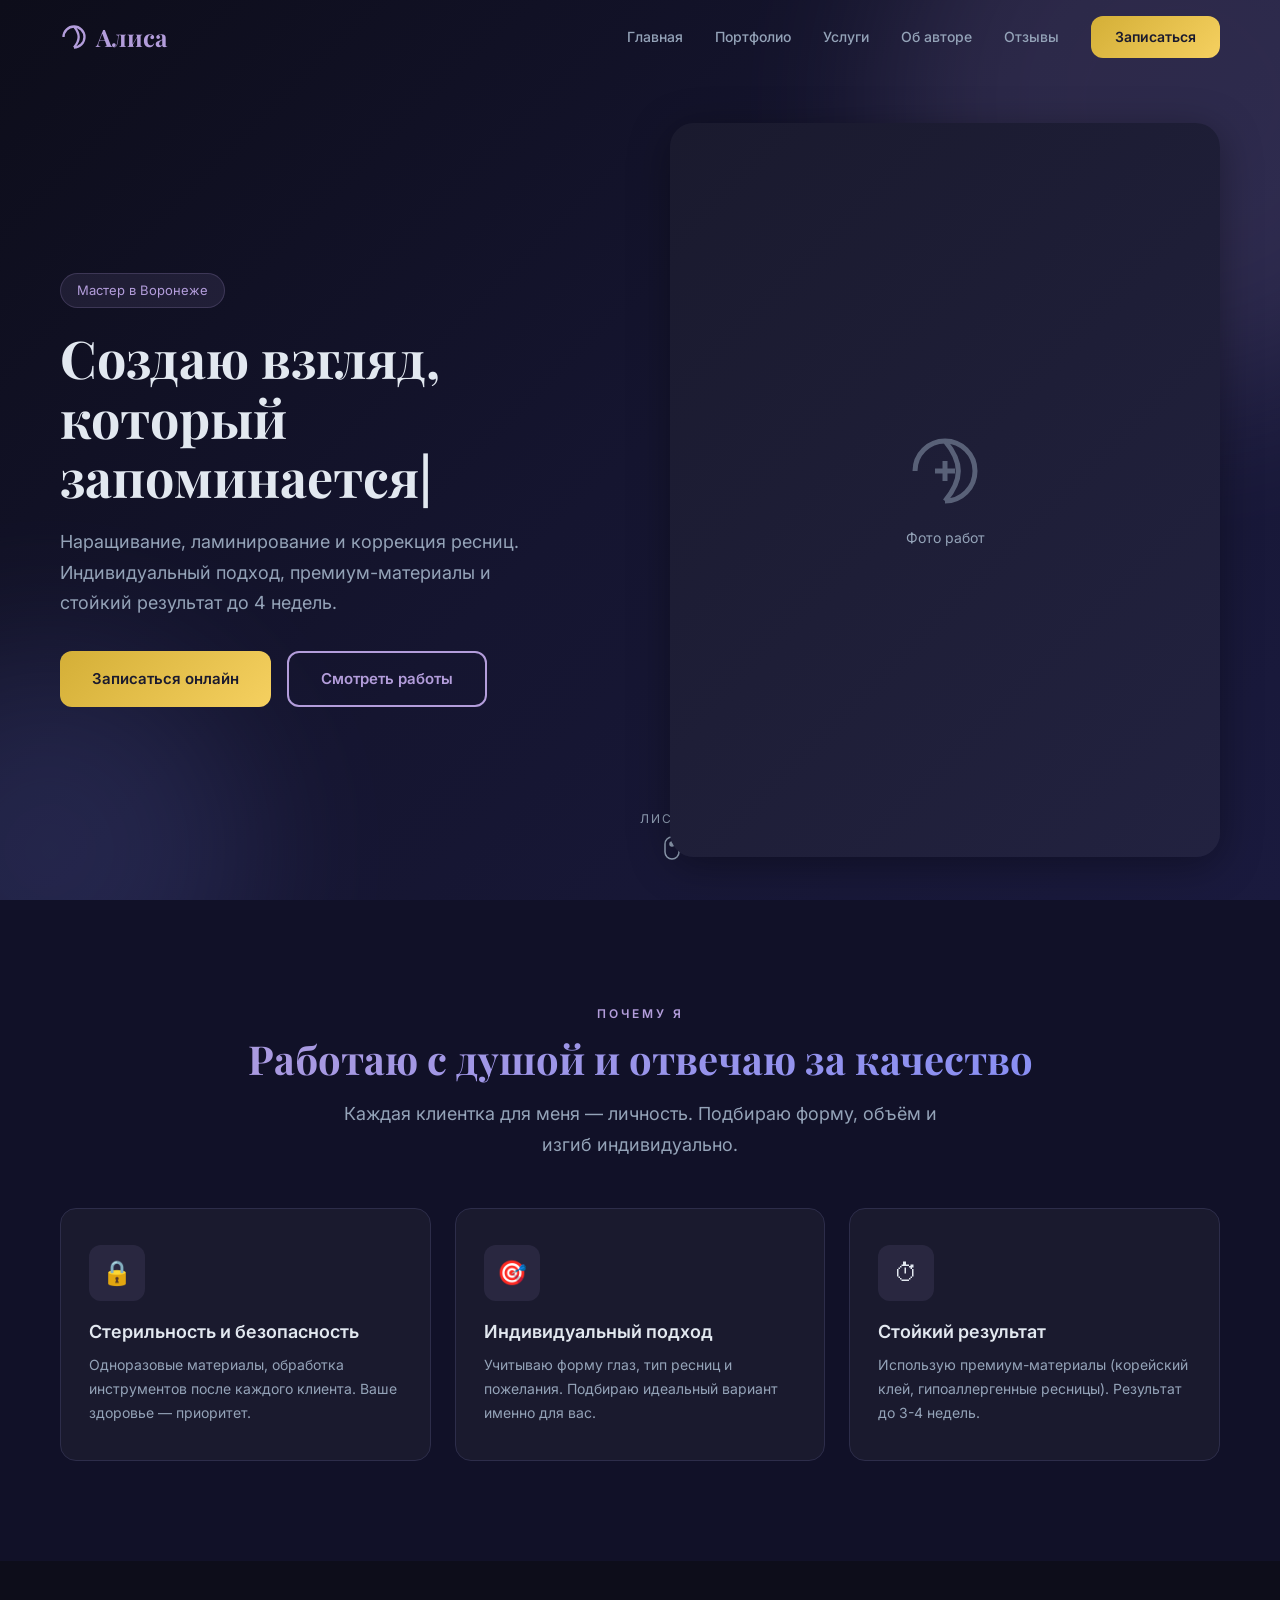
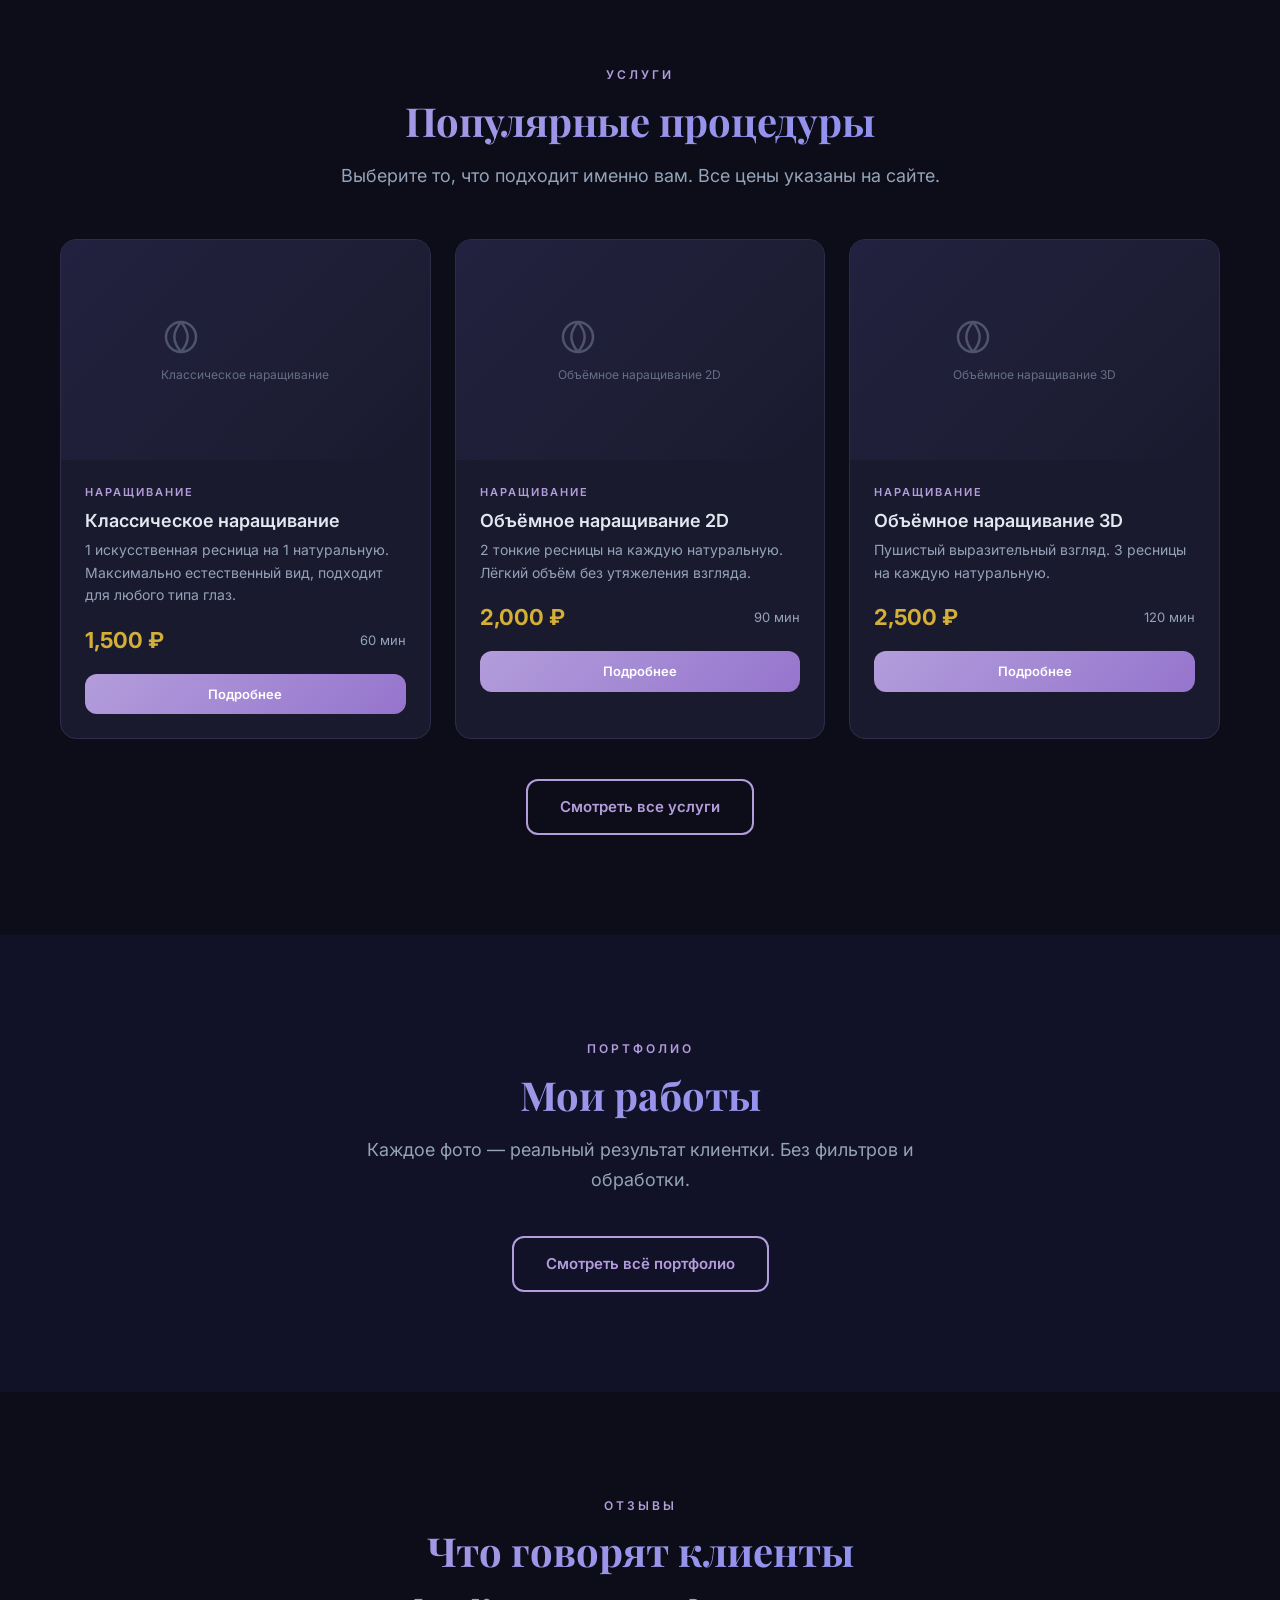
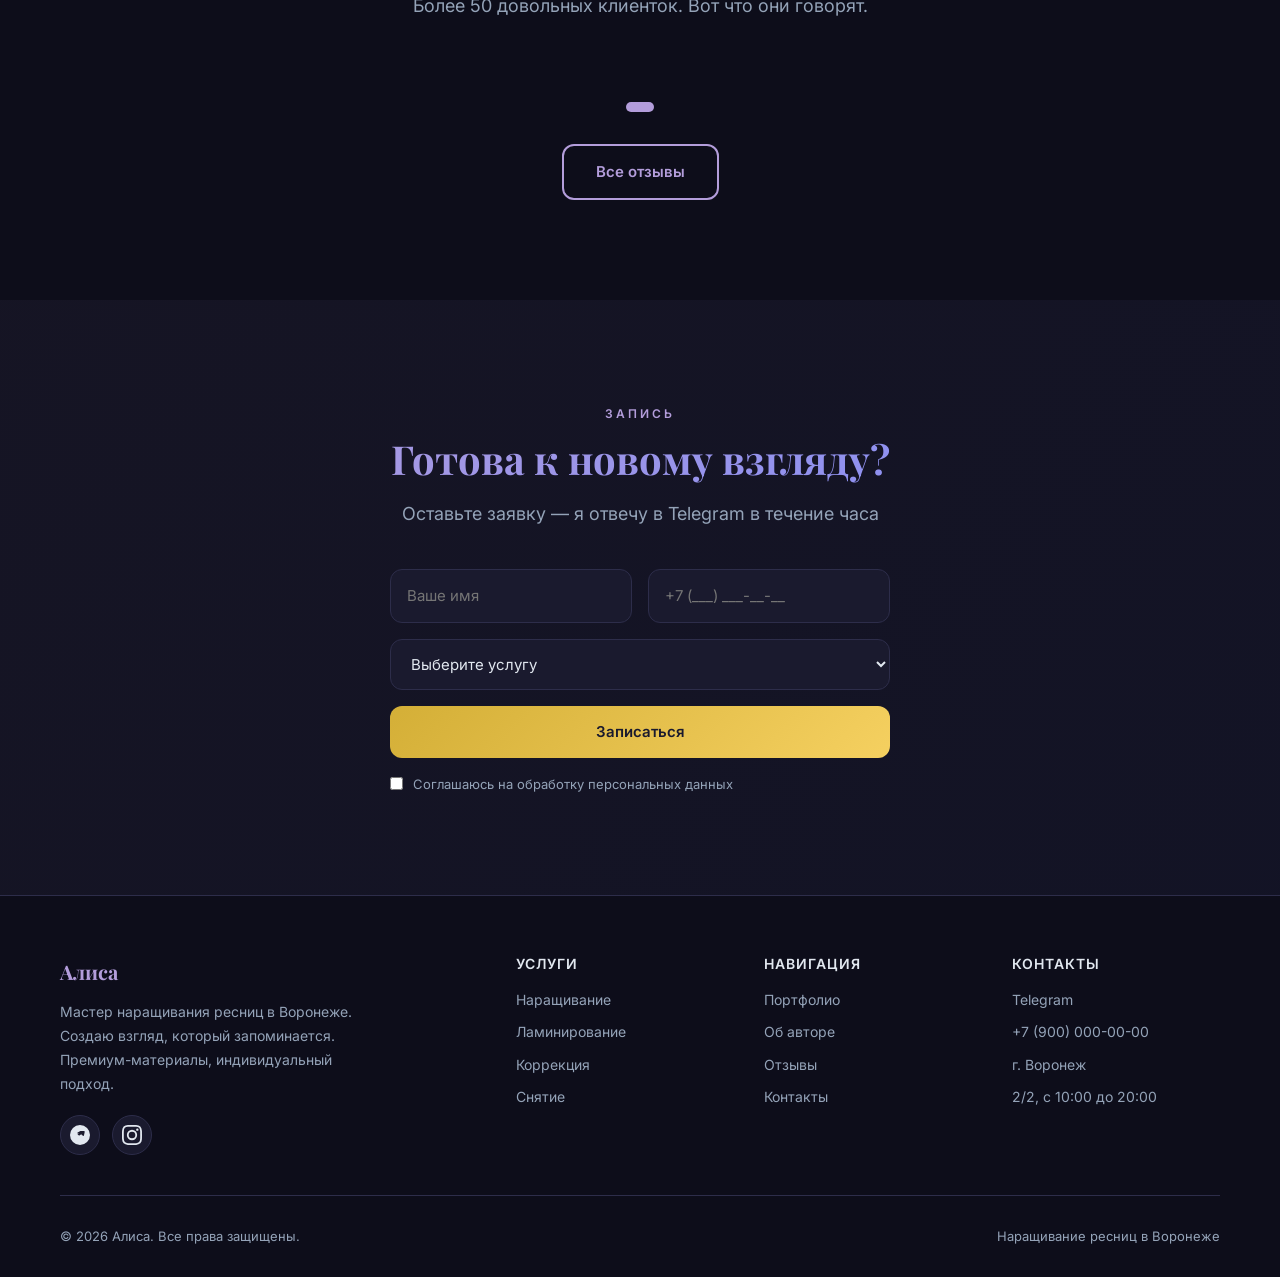
==== index.html @ 18ce7bc9 "Initial commit: complete site for Alice — 6 pages, price calculator, lightbox gallery, reviews carou" ====
<!DOCTYPE html>
<html lang="ru">
<head>
  <meta charset="UTF-8">
  <meta name="viewport" content="width=device-width, initial-scale=1.0">
  <meta name="description" content="Наращивание ресниц в Воронеже. Алиса — мастер с опытом. Классика, объём, ламинирование. Запись онлайн.">
  <meta name="keywords" content="наращивание ресниц Воронеж, мастер ресниц, ламинирование ресниц, Алиса косметолог">
  <title>Алиса | Наращивание ресниц в Воронеже</title>

  <meta property="og:title" content="Алиса — мастер наращивания ресниц">
  <meta property="og:description" content="Создаю взгляд, который запоминается. Воронеж.">
  <meta property="og:url" content="https://foxal202.github.io/alice-lash/">
  <meta property="og:type" content="website">

  <link rel="icon" type="image/svg+xml" href="favicon.svg">
  <link rel="alternate icon" href="favicon.ico">

  <link rel="stylesheet" href="css/reset.css">
  <link rel="stylesheet" href="css/style.css">
</head>
<body>

  <header class="header" id="header">
    <div class="container">
      <a href="/" class="logo">
        <svg class="logo-icon" viewBox="0 0 24 24" fill="none" stroke="currentColor" stroke-width="2">
          <path d="M3 12c0-4.97 4.03-9 9-9s9 4.03 9 9-4.03 9-9 9"/>
          <path d="M12 3c2.5 3 4 6.5 4 9s-1.5 6-4 9"/>
        </svg>
        Алиса
      </a>
      <nav class="nav">
        <a href="/" class="nav-link">Главная</a>
        <a href="portfolio.html" class="nav-link">Портфолио</a>
        <a href="services.html" class="nav-link">Услуги</a>
        <a href="about.html" class="nav-link">Об авторе</a>
        <a href="reviews.html" class="nav-link">Отзывы</a>
        <a href="contacts.html" class="nav-link nav-cta">Записаться</a>
      </nav>
      <div class="burger">
        <span class="burger-line"></span>
        <span class="burger-line"></span>
        <span class="burger-line"></span>
      </div>
    </div>
  </header>

  <section class="hero" id="hero">
    <div class="hero-orb hero-orb-1"></div>
    <div class="hero-orb hero-orb-2"></div>
    <div class="container">
      <div class="hero-content">
        <div class="hero-badge reveal">Мастер в Воронеже</div>
        <h1 class="hero-title reveal">
          Создаю взгляд,<br>
          который <span class="typing-text"></span>
        </h1>
        <p class="hero-text reveal">
          Наращивание, ламинирование и коррекция ресниц. 
          Индивидуальный подход, премиум-материалы и 
          стойкий результат до 4 недель.
        </p>
        <div class="hero-actions reveal">
          <a href="contacts.html" class="btn btn-accent">Записаться онлайн</a>
          <a href="portfolio.html" class="btn btn-outline">Смотреть работы</a>
        </div>
      </div>
      <div class="hero-image-wrapper reveal">
        <div class="hero-image">
          <div class="hero-image-placeholder">
            <svg width="80" height="80" viewBox="0 0 24 24" fill="none" stroke="currentColor" stroke-width="1.5">
              <path d="M3 12c0-4.97 4.03-9 9-9s9 4.03 9 9-4.03 9-9 9"/>
              <path d="M12 3c2.5 3 4 6.5 4 9s-1.5 6-4 9"/>
              <path d="M9 12h6"/>
              <path d="M12 9v6"/>
            </svg>
            <span>Фото работ</span>
          </div>
        </div>
      </div>
    </div>
    <div class="hero-scroll-indicator reveal">
      <span>Листай</span>
      <svg width="16" height="24" viewBox="0 0 16 24" fill="none" stroke="currentColor" stroke-width="1.5">
        <rect x="1" y="1" width="14" height="22" rx="7"/>
        <circle cx="8" cy="8" r="2" fill="currentColor"/>
      </svg>
    </div>
  </section>

  <section class="section advantages" id="advantages">
    <div class="container">
      <div class="text-center reveal">
        <span class="section-label">Почему я</span>
        <h2 class="section-title">Работаю с душой и отвечаю за качество</h2>
        <p class="section-subtitle">Каждая клиентка для меня — личность. Подбираю форму, объём и изгиб индивидуально.</p>
      </div>
      <div class="advantages-grid">
        <div class="advantage-card reveal">
          <div class="advantage-icon">🔒</div>
          <h3 class="advantage-title">Стерильность и безопасность</h3>
          <p class="advantage-text">Одноразовые материалы, обработка инструментов после каждого клиента. Ваше здоровье — приоритет.</p>
        </div>
        <div class="advantage-card reveal">
          <div class="advantage-icon">🎯</div>
          <h3 class="advantage-title">Индивидуальный подход</h3>
          <p class="advantage-text">Учитываю форму глаз, тип ресниц и пожелания. Подбираю идеальный вариант именно для вас.</p>
        </div>
        <div class="advantage-card reveal">
          <div class="advantage-icon">⏱</div>
          <h3 class="advantage-title">Стойкий результат</h3>
          <p class="advantage-text">Использую премиум-материалы (корейский клей, гипоаллергенные ресницы). Результат до 3-4 недель.</p>
        </div>
      </div>
    </div>
  </section>

  <section class="section" id="popular-services">
    <div class="container">
      <div class="text-center reveal">
        <span class="section-label">Услуги</span>
        <h2 class="section-title">Популярные процедуры</h2>
        <p class="section-subtitle">Выберите то, что подходит именно вам. Все цены указаны на сайте.</p>
      </div>
      <div class="services-grid" id="popularGrid"></div>
      <div class="text-center" style="margin-top:40px">
        <a href="services.html" class="btn btn-outline">Смотреть все услуги</a>
      </div>
    </div>
  </section>

  <section class="section portfolio" id="portfolio-preview">
    <div class="container">
      <div class="text-center reveal">
        <span class="section-label">Портфолио</span>
        <h2 class="section-title">Мои работы</h2>
        <p class="section-subtitle">Каждое фото — реальный результат клиентки. Без фильтров и обработки.</p>
      </div>
      <div class="gallery-grid" id="previewGallery"></div>
      <div class="text-center" style="margin-top:40px">
        <a href="portfolio.html" class="btn btn-outline">Смотреть всё портфолио</a>
      </div>
    </div>
  </section>

  <section class="section" id="reviews-preview">
    <div class="container">
      <div class="text-center reveal">
        <span class="section-label">Отзывы</span>
        <h2 class="section-title">Что говорят клиенты</h2>
        <p class="section-subtitle">Более 50 довольных клиенток. Вот что они говорят.</p>
      </div>
      <div class="reviews-carousel reveal">
        <div class="reviews-track" id="reviewsTrack"></div>
      </div>
      <div class="carousel-controls" id="carouselDots"></div>
      <div class="text-center" style="margin-top:32px">
        <a href="reviews.html" class="btn btn-outline">Все отзывы</a>
      </div>
    </div>
  </section>

  <section class="section cta-section" id="cta">
    <div class="container">
      <div class="reveal">
        <span class="section-label">Запись</span>
        <h2 class="section-title">Готова к новому взгляду?</h2>
        <p class="section-subtitle" style="margin:0 auto">Оставьте заявку — я отвечу в Telegram в течение часа</p>
        <form class="cta-form" id="ctaForm" action="https://formsubmit.co/alexfox20502@gmail.com" method="POST">
          <input type="hidden" name="_subject" value="Новая запись к Алисе">
          <input type="hidden" name="_captcha" value="true">
          <input type="hidden" name="_next" value="https://foxal202.github.io/alice-lash/">
          <div class="cta-form-row">
            <div class="form-group">
              <input type="text" name="name" class="form-input" placeholder="Ваше имя" required>
              <div class="form-error">Введите имя</div>
            </div>
            <div class="form-group">
              <input type="tel" name="phone" class="form-input" placeholder="+7 (___) ___-__-__" required>
              <div class="form-error">Введите телефон</div>
            </div>
          </div>
          <div class="form-group">
            <select name="service" class="form-select">
              <option value="">Выберите услугу</option>
            </select>
          </div>
          <button type="submit" class="btn btn-accent" style="justify-content:center">Записаться</button>
          <div class="form-checkbox">
            <input type="checkbox" name="agreement" required>
            <span>Соглашаюсь на обработку персональных данных</span>
          </div>
        </form>
        <div class="form-success" id="ctaSuccess">
          <div class="form-success-icon">✅</div>
          <div class="form-success-title">Заявка отправлена!</div>
          <div class="form-success-text">Я свяжусь с вами в Telegram в ближайшее время.</div>
        </div>
      </div>
    </div>
  </section>

  <footer class="footer">
    <div class="container">
      <div class="footer-grid">
        <div>
          <div class="footer-brand">Алиса</div>
          <p class="footer-about">Мастер наращивания ресниц в Воронеже. Создаю взгляд, который запоминается. Премиум-материалы, индивидуальный подход.</p>
          <div class="footer-social">
            <a href="https://t.me/AliceV_36" target="_blank" rel="noopener" title="Telegram">
              <svg width="20" height="20" viewBox="0 0 24 24" fill="currentColor"><path d="M11.944 0A12 12 0 0 0 0 12a12 12 0 0 0 12 12 12 12 0 0 0 12-12A12 12 0 0 0 12 0a12 12 0 0 0-.056 0zm4.962 7.224c.1-.002.321.023.465.14a.506.506 0 0 1 .171.325c.016.127.087.496.008 1-.076.484-.561 2.83-.756 3.754-.105.503-.31.668-.513.698-.413.054-.72-.273-1.124-.535-.405-.261-.663-.437-1.06-.694-.717-.463-.252-.719.156-1.135.107-.108.565-.517.565-.517s-2.139 1.398-3.137 2.02c-.31.195-.548.302-.778.277-.38-.04-.742-.242-1.019-.58a11.083 11.083 0 0 1-.613-.744c-.296-.368-.496-.581-.496-.581s.184.06.505.131c.32.07.396.083.591.04.377-.078.941-.305.941-.305s-1.405-.574-2.048-.73c-.315-.077-.245-.315.004-.47.338-.21 1.372-.847 2.11-1.283.703-.415 1.367-.637 1.707-.717.133-.031.396-.082.557-.083z"/></svg>
            </a>
            <a href="https://instagram.com/" target="_blank" rel="noopener" title="Instagram">
              <svg width="20" height="20" viewBox="0 0 24 24" fill="currentColor"><path d="M12 2.163c3.204 0 3.584.012 4.85.07 3.252.148 4.771 1.691 4.919 4.919.058 1.265.069 1.645.069 4.849 0 3.205-.012 3.584-.069 4.849-.149 3.225-1.664 4.771-4.919 4.919-1.266.058-1.644.07-4.85.07-3.204 0-3.584-.012-4.849-.07-3.26-.149-4.771-1.699-4.919-4.92-.058-1.265-.07-1.644-.07-4.849 0-3.204.013-3.583.07-4.849.149-3.227 1.664-4.771 4.919-4.919 1.266-.057 1.645-.069 4.849-.069zM12 0C8.741 0 8.333.014 7.053.072 2.695.272.273 2.69.073 7.052.014 8.333 0 8.741 0 12c0 3.259.014 3.668.072 4.948.2 4.358 2.618 6.78 6.98 6.98C8.333 23.986 8.741 24 12 24c3.259 0 3.668-.014 4.948-.072 4.354-.2 6.782-2.618 6.979-6.98.059-1.28.073-1.689.073-4.948 0-3.259-.014-3.667-.072-4.947-.196-4.354-2.617-6.78-6.979-6.98C15.668.014 15.259 0 12 0zm0 5.838a6.162 6.162 0 1 0 0 12.324 6.162 6.162 0 0 0 0-12.324zM12 16a4 4 0 1 1 0-8 4 4 0 0 1 0 8zm6.406-11.845a1.44 1.44 0 1 0 0 2.881 1.44 1.44 0 0 0 0-2.881z"/></svg>
            </a>
          </div>
        </div>
        <div>
          <h4 class="footer-heading">Услуги</h4>
          <div class="footer-links">
            <a href="services.html">Наращивание</a>
            <a href="services.html">Ламинирование</a>
            <a href="services.html">Коррекция</a>
            <a href="services.html">Снятие</a>
          </div>
        </div>
        <div>
          <h4 class="footer-heading">Навигация</h4>
          <div class="footer-links">
            <a href="portfolio.html">Портфолио</a>
            <a href="about.html">Об авторе</a>
            <a href="reviews.html">Отзывы</a>
            <a href="contacts.html">Контакты</a>
          </div>
        </div>
        <div>
          <h4 class="footer-heading">Контакты</h4>
          <div class="footer-links">
            <a href="https://t.me/AliceV_36">Telegram</a>
            <a href="tel:+79000000000">+7 (900) 000-00-00</a>
            <span style="font-size:14px;color:var(--color-text-muted)">г. Воронеж</span>
            <span style="font-size:14px;color:var(--color-text-muted)">2/2, с 10:00 до 20:00</span>
          </div>
        </div>
      </div>
      <div class="footer-bottom">
        <span>&copy; 2026 Алиса. Все права защищены.</span>
        <span>Наращивание ресниц в Воронеже</span>
      </div>
    </div>
  </footer>

  <div class="lightbox" id="lightbox">
    <button class="lightbox-close">✕</button>
    <button class="lightbox-nav lightbox-prev">‹</button>
    <div class="lightbox-content">
      <img class="lightbox-image" src="" alt="Фото работы">
    </div>
    <button class="lightbox-nav lightbox-next">›</button>
    <div class="lightbox-counter"></div>
  </div>

  <script src="js/data.js"></script>
  <script>
    document.addEventListener('DOMContentLoaded', () => {
      const popularGrid = document.getElementById('popularGrid');
      if (popularGrid) {
        const popular = SERVICES.filter(s => s.isPopular).slice(0, 3);
        popularGrid.innerHTML = popular.map(s => `
          <div class="service-card reveal">
            <div class="service-card-image">
              <div class="placeholder">
                <svg width="40" height="40" viewBox="0 0 24 24" fill="none" stroke="currentColor" stroke-width="1.5">
                  <circle cx="12" cy="12" r="9"/>
                  <path d="M12 3c2.5 3 4 6.5 4 9s-1.5 6-4 9"/>
                  <path d="M12 3c-2.5 3-4 6.5-4 9s1.5 6 4 9"/>
                </svg>
                <span style="display:block;margin-top:8px;font-size:12px;opacity:0.6">${s.name}</span>
              </div>
            </div>
            <div class="service-card-body">
              <div class="service-card-category">${CATEGORIES.find(c => c.id === s.category)?.label || s.category}</div>
              <h3 class="service-card-title">${s.name}</h3>
              <p class="service-card-desc">${s.description}</p>
              <div class="service-card-footer">
                <span class="service-card-price">${s.price.toLocaleString()} ₽</span>
                <span class="service-card-duration">${s.duration}</span>
              </div>
              <a href="services.html" class="btn btn-primary btn-sm">Подробнее</a>
            </div>
          </div>
        `).join('');
        popularGrid.querySelectorAll('.reveal').forEach(el => revealObserver.observe(el));
      }

      const previewGallery = document.getElementById('previewGallery');
      if (previewGallery) {
        const preview = WORKS.slice(0, 4);
        previewGallery.innerHTML = preview.map(w => `
          <div class="gallery-item reveal">
            <div class="gallery-placeholder">
              <svg width="40" height="40" viewBox="0 0 24 24" fill="none" stroke="currentColor" stroke-width="1.5">
                <rect x="2" y="2" width="20" height="20" rx="2"/>
                <circle cx="9" cy="9" r="2"/>
                <path d="m21 15-5-5L5 21"/>
              </svg>
            </div>
            <div class="gallery-item-overlay">
              <span>${w.serviceName}</span>
              <small>${w.date}</small>
            </div>
          </div>
        `).join('');
        previewGallery.querySelectorAll('.reveal').forEach(el => revealObserver.observe(el));
      }

      const reviewsTrack = document.getElementById('reviewsTrack');
      if (reviewsTrack) {
        reviewsTrack.innerHTML = REVIEWS.map(r => `
          <div class="review-card">
            <div class="review-header">
              <div class="review-avatar">${r.name.charAt(0)}</div>
              <div class="review-author">
                <div class="review-name">${r.name}</div>
                <div class="review-date">${r.date}</div>
              </div>
              <div class="review-rating">${'★'.repeat(r.rating)}${'☆'.repeat(5 - r.rating)}</div>
            </div>
            <p class="review-text">"${r.text}"</p>
            <div class="review-service">${r.service}</div>
          </div>
        `).join('');
      }

      const ctaSelect = document.querySelector('#ctaForm select[name="service"]');
      if (ctaSelect) {
        ctaSelect.innerHTML = '<option value="">Выберите услугу</option>' +
          SERVICES.map(s => `<option value="${s.name}">${s.name} — ${s.price} ₽</option>`).join('');
      }

      const ctaForm = document.getElementById('ctaForm');
      const ctaSuccess = document.getElementById('ctaSuccess');
      if (ctaForm) {
        ctaForm.addEventListener('submit', (e) => {
          e.preventDefault();
          const name = ctaForm.querySelector('input[name="name"]');
          const phone = ctaForm.querySelector('input[name="phone"]');
          if (!name.value.trim() || !phone.value.trim()) {
            if (!name.value.trim()) name.classList.add('error');
            if (!phone.value.trim()) phone.classList.add('error');
            return;
          }
          const btn = ctaForm.querySelector('button[type="submit"]');
          btn.disabled = true;
          btn.textContent = 'Отправка...';
          const fd = new FormData(ctaForm);
          fetch(ctaForm.action, { method: 'POST', body: fd, headers: { 'Accept': 'application/json' } })
            .then(() => { ctaForm.style.display = 'none'; ctaSuccess.classList.add('visible'); })
            .catch(() => { ctaForm.style.display = 'none'; ctaSuccess.classList.add('visible'); });
        });
      }
    });
  </script>
  <script src="js/main.js"></script>
</body>
</html>
---- css/style.css ----
@import url('https://fonts.googleapis.com/css2?family=Inter:wght@300;400;500;600;700&family=Playfair+Display:wght@400;500;600;700&display=swap');

:root {
  --color-primary: #b39ddb;
  --color-primary-dark: #9575cd;
  --color-secondary: #818cf8;
  --color-accent: #D4AF37;
  --color-accent-light: #f5d060;

  --color-bg: #0d0d1a;
  --color-bg-section: #111128;
  --color-bg-card: #1a1a2e;
  --color-bg-elevated: #222240;

  --color-text: #e2e8f0;
  --color-text-muted: #94a3b8;

  --color-border: #2d2d4a;
  --color-success: #22c55e;
  --color-error: #ef4444;
  --color-warning: #f59e0b;

  --font-display: 'Playfair Display', Georgia, serif;
  --font-body: 'Inter', -apple-system, BlinkMacSystemFont, 'Segoe UI', sans-serif;

  --radius-sm: 8px;
  --radius-md: 12px;
  --radius-lg: 16px;
  --radius-xl: 24px;

  --shadow-sm: 0 2px 8px rgba(0, 0, 0, 0.25);
  --shadow-md: 0 4px 20px rgba(0, 0, 0, 0.3);
  --shadow-lg: 0 8px 40px rgba(0, 0, 0, 0.35);

  --transition: 0.3s ease;
  --transition-slow: 0.5s ease;
}

body {
  font-family: var(--font-body);
  color: var(--color-text);
  background: var(--color-bg);
  overflow-x: hidden;
}

.container {
  max-width: 1200px;
  margin: 0 auto;
  padding: 0 20px;
}

.section {
  padding: 100px 0;
}

.section-label {
  display: inline-block;
  font-size: 12px;
  font-weight: 600;
  letter-spacing: 3px;
  text-transform: uppercase;
  color: var(--color-primary);
  margin-bottom: 12px;
}

.section-title {
  font-family: var(--font-display);
  font-size: 40px;
  font-weight: 700;
  margin-bottom: 16px;
  background: linear-gradient(135deg, var(--color-primary), var(--color-secondary));
  -webkit-background-clip: text;
  -webkit-text-fill-color: transparent;
  background-clip: text;
}

.section-subtitle {
  font-size: 18px;
  color: var(--color-text-muted);
  max-width: 600px;
  line-height: 1.7;
}

.text-center {
  text-align: center;
}

.text-center .section-subtitle {
  margin: 0 auto;
}

/* ===== HEADER ===== */
.header {
  position: fixed;
  top: 0;
  left: 0;
  right: 0;
  z-index: 1000;
  padding: 16px 0;
  transition: var(--transition);
}

.header.scrolled {
  background: rgba(13, 13, 26, 0.95);
  backdrop-filter: blur(20px);
  border-bottom: 1px solid var(--color-border);
  padding: 10px 0;
}

.header .container {
  display: flex;
  align-items: center;
  justify-content: space-between;
}

.logo {
  font-family: var(--font-display);
  font-size: 24px;
  font-weight: 700;
  color: var(--color-primary);
  display: flex;
  align-items: center;
  gap: 8px;
}

.logo-icon {
  width: 28px;
  height: 28px;
}

.nav {
  display: flex;
  align-items: center;
  gap: 32px;
}

.nav-link {
  font-size: 14px;
  font-weight: 500;
  color: var(--color-text-muted);
  transition: var(--transition);
  position: relative;
}

.nav-link::after {
  content: '';
  position: absolute;
  bottom: -4px;
  left: 0;
  width: 0;
  height: 2px;
  background: var(--color-primary);
  transition: var(--transition);
}

.nav-link:hover {
  color: var(--color-primary);
}

.nav-link:hover::after {
  width: 100%;
}

.nav-cta {
  background: linear-gradient(135deg, var(--color-accent), var(--color-accent-light));
  color: #1a1a2e;
  font-weight: 600;
  font-size: 14px;
  padding: 10px 24px;
  border-radius: var(--radius-md);
  transition: var(--transition);
}

.nav-cta:hover {
  transform: translateY(-1px);
  box-shadow: 0 4px 20px rgba(212, 175, 55, 0.3);
}

.burger {
  display: none;
  flex-direction: column;
  gap: 5px;
  padding: 4px;
  cursor: pointer;
  z-index: 1001;
}

.burger-line {
  width: 24px;
  height: 2px;
  background: var(--color-text);
  transition: var(--transition);
  border-radius: 2px;
}

.burger.active .burger-line:nth-child(1) {
  transform: rotate(45deg) translate(5px, 5px);
}

.burger.active .burger-line:nth-child(2) {
  opacity: 0;
}

.burger.active .burger-line:nth-child(3) {
  transform: rotate(-45deg) translate(5px, -5px);
}

/* ===== HERO ===== */
.hero {
  min-height: 100vh;
  display: flex;
  align-items: center;
  position: relative;
  overflow: hidden;
  background: linear-gradient(135deg, #0d0d1a 0%, #151530 50%, #1a1a3e 100%);
}

.hero-orb {
  position: absolute;
  border-radius: 50%;
  filter: blur(80px);
  opacity: 0.15;
  pointer-events: none;
}

.hero-orb-1 {
  width: 600px;
  height: 600px;
  background: var(--color-primary);
  top: -200px;
  right: -200px;
  animation: orbFloat 20s ease-in-out infinite;
}

.hero-orb-2 {
  width: 400px;
  height: 400px;
  background: var(--color-secondary);
  bottom: -150px;
  left: -150px;
  animation: orbFloat 25s ease-in-out infinite reverse;
}

@keyframes orbFloat {
  0%, 100% { transform: translate(0, 0) scale(1); }
  33% { transform: translate(30px, -30px) scale(1.05); }
  66% { transform: translate(-20px, 20px) scale(0.95); }
}

.hero .container {
  position: relative;
  z-index: 1;
  display: grid;
  grid-template-columns: 1fr 1fr;
  gap: 60px;
  align-items: center;
}

.hero-content {
  padding-top: 80px;
}

.hero-badge {
  display: inline-block;
  padding: 6px 16px;
  border-radius: 20px;
  background: rgba(179, 157, 219, 0.1);
  border: 1px solid rgba(179, 157, 219, 0.2);
  font-size: 13px;
  color: var(--color-primary);
  margin-bottom: 20px;
}

.hero-title {
  font-family: var(--font-display);
  font-size: 52px;
  font-weight: 700;
  line-height: 1.15;
  margin-bottom: 20px;
}

.hero-title .highlight {
  background: linear-gradient(135deg, var(--color-primary), var(--color-accent));
  -webkit-background-clip: text;
  -webkit-text-fill-color: transparent;
  background-clip: text;
}

.hero-text {
  font-size: 18px;
  color: var(--color-text-muted);
  line-height: 1.7;
  margin-bottom: 32px;
  max-width: 500px;
}

.hero-actions {
  display: flex;
  gap: 16px;
  flex-wrap: wrap;
}

.hero-image-wrapper {
  padding-top: 80px;
  position: relative;
}

.hero-image {
  border-radius: var(--radius-xl);
  overflow: hidden;
  box-shadow: var(--shadow-lg);
  aspect-ratio: 3 / 4;
  background: linear-gradient(135deg, var(--color-bg-card), var(--color-bg-elevated));
  display: flex;
  align-items: center;
  justify-content: center;
}

.hero-image-placeholder {
  text-align: center;
  padding: 40px;
  color: var(--color-text-muted);
}

.hero-image-placeholder svg {
  margin-bottom: 16px;
  opacity: 0.5;
}

.hero-image-placeholder span {
  display: block;
  font-size: 14px;
}

.hero-scroll-indicator {
  position: absolute;
  bottom: 40px;
  left: 50%;
  transform: translateX(-50%);
  display: flex;
  flex-direction: column;
  align-items: center;
  gap: 8px;
  color: var(--color-text-muted);
  font-size: 12px;
  letter-spacing: 2px;
  text-transform: uppercase;
  animation: bounce 2s ease-in-out infinite;
}

@keyframes bounce {
  0%, 100% { transform: translateX(-50%) translateY(0); }
  50% { transform: translateX(-50%) translateY(8px); }
}

.typing-text::after {
  content: '|';
  animation: blink 1s step-end infinite;
}

@keyframes blink {
  50% { opacity: 0; }
}

/* ===== BUTTONS ===== */
.btn {
  display: inline-flex;
  align-items: center;
  gap: 8px;
  padding: 14px 32px;
  border-radius: var(--radius-md);
  font-size: 15px;
  font-weight: 600;
  transition: var(--transition);
  border: none;
  cursor: pointer;
}

.btn-primary {
  background: linear-gradient(135deg, var(--color-primary), var(--color-primary-dark));
  color: #fff;
}

.btn-primary:hover {
  transform: translateY(-2px);
  box-shadow: 0 8px 30px rgba(179, 157, 219, 0.3);
}

.btn-accent {
  background: linear-gradient(135deg, var(--color-accent), var(--color-accent-light));
  color: #1a1a2e;
}

.btn-accent:hover {
  transform: translateY(-2px);
  box-shadow: 0 8px 30px rgba(212, 175, 55, 0.35);
}

.btn-outline {
  border: 2px solid var(--color-primary);
  color: var(--color-primary);
  background: transparent;
}

.btn-outline:hover {
  background: rgba(179, 157, 219, 0.1);
  transform: translateY(-2px);
}

.btn-sm {
  padding: 10px 20px;
  font-size: 13px;
}

.btn:disabled {
  opacity: 0.5;
  cursor: not-allowed;
  transform: none !important;
}

/* ===== ADVANTAGES ===== */
.advantages {
  background: var(--color-bg-section);
}

.advantages-grid {
  display: grid;
  grid-template-columns: repeat(3, 1fr);
  gap: 24px;
  margin-top: 48px;
}

.advantage-card {
  background: var(--color-bg-card);
  border: 1px solid var(--color-border);
  border-radius: var(--radius-lg);
  padding: 36px 28px;
  transition: var(--transition);
}

.advantage-card:hover {
  border-color: var(--color-primary);
  transform: translateY(-4px);
  box-shadow: var(--shadow-md);
}

.advantage-icon {
  width: 56px;
  height: 56px;
  border-radius: var(--radius-md);
  background: rgba(179, 157, 219, 0.1);
  display: flex;
  align-items: center;
  justify-content: center;
  margin-bottom: 20px;
  font-size: 24px;
}

.advantage-title {
  font-size: 18px;
  font-weight: 600;
  margin-bottom: 10px;
}

.advantage-text {
  font-size: 14px;
  color: var(--color-text-muted);
  line-height: 1.7;
}

/* ===== SERVICES ===== */
.services-grid {
  display: grid;
  grid-template-columns: repeat(3, 1fr);
  gap: 24px;
  margin-top: 48px;
}

.service-card {
  background: var(--color-bg-card);
  border: 1px solid var(--color-border);
  border-radius: var(--radius-lg);
  overflow: hidden;
  transition: var(--transition);
}

.service-card:hover {
  border-color: var(--color-primary);
  transform: translateY(-4px);
  box-shadow: var(--shadow-md);
}

.service-card-image {
  height: 220px;
  background: linear-gradient(135deg, var(--color-bg-elevated), var(--color-bg-card));
  display: flex;
  align-items: center;
  justify-content: center;
  color: var(--color-text-muted);
  font-size: 14px;
  position: relative;
  overflow: hidden;
}

.service-card-image .placeholder {
  text-align: center;
}

.service-card-image .placeholder svg {
  margin-bottom: 8px;
  opacity: 0.4;
}

.service-card-body {
  padding: 24px;
}

.service-card-category {
  font-size: 11px;
  font-weight: 600;
  letter-spacing: 2px;
  text-transform: uppercase;
  color: var(--color-primary);
  margin-bottom: 8px;
}

.service-card-title {
  font-size: 18px;
  font-weight: 600;
  margin-bottom: 8px;
}

.service-card-desc {
  font-size: 14px;
  color: var(--color-text-muted);
  line-height: 1.6;
  margin-bottom: 16px;
}

.service-card-footer {
  display: flex;
  align-items: center;
  justify-content: space-between;
}

.service-card-price {
  font-size: 22px;
  font-weight: 700;
  color: var(--color-accent);
}

.service-card-duration {
  font-size: 13px;
  color: var(--color-text-muted);
}

.service-card .btn {
  margin-top: 16px;
  width: 100%;
  justify-content: center;
}

/* ===== PORTFOLIO / GALLERY ===== */
.portfolio {
  background: var(--color-bg-section);
}

.filter-bar {
  display: flex;
  gap: 12px;
  justify-content: center;
  flex-wrap: wrap;
  margin-bottom: 40px;
}

.filter-btn {
  padding: 8px 20px;
  border-radius: 20px;
  border: 1px solid var(--color-border);
  background: transparent;
  color: var(--color-text-muted);
  font-size: 14px;
  transition: var(--transition);
}

.filter-btn:hover {
  border-color: var(--color-primary);
  color: var(--color-primary);
}

.filter-btn.active {
  background: linear-gradient(135deg, var(--color-primary), var(--color-primary-dark));
  border-color: transparent;
  color: #fff;
}

.gallery-grid {
  display: grid;
  grid-template-columns: repeat(3, 1fr);
  gap: 20px;
}

.gallery-item {
  border-radius: var(--radius-md);
  overflow: hidden;
  aspect-ratio: 4 / 3;
  background: linear-gradient(135deg, var(--color-bg-elevated), var(--color-bg-card));
  cursor: pointer;
  position: relative;
  transition: var(--transition);
}

.gallery-item:hover {
  transform: scale(1.03);
}

.gallery-item-overlay {
  position: absolute;
  inset: 0;
  background: linear-gradient(to top, rgba(0,0,0,0.7), transparent);
  opacity: 0;
  transition: var(--transition);
  display: flex;
  flex-direction: column;
  justify-content: flex-end;
  padding: 20px;
}

.gallery-item:hover .gallery-item-overlay {
  opacity: 1;
}

.gallery-item-overlay span {
  color: #fff;
  font-size: 13px;
  font-weight: 500;
}

.gallery-item-overlay small {
  color: rgba(255,255,255,0.6);
  font-size: 12px;
}

.gallery-placeholder {
  width: 100%;
  height: 100%;
  display: flex;
  align-items: center;
  justify-content: center;
  color: var(--color-text-muted);
  font-size: 14px;
}

/* ===== LIGHTBOX ===== */
.lightbox {
  position: fixed;
  inset: 0;
  z-index: 2000;
  background: rgba(0, 0, 0, 0.95);
  display: flex;
  align-items: center;
  justify-content: center;
  opacity: 0;
  pointer-events: none;
  transition: opacity 0.3s ease;
}

.lightbox.active {
  opacity: 1;
  pointer-events: all;
}

.lightbox-content {
  max-width: 80vw;
  max-height: 80vh;
  position: relative;
}

.lightbox-image {
  max-width: 100%;
  max-height: 80vh;
  object-fit: contain;
  border-radius: var(--radius-md);
}

.lightbox-close {
  position: absolute;
  top: -40px;
  right: 0;
  color: rgba(255,255,255,0.6);
  font-size: 28px;
  transition: var(--transition);
  background: none;
  border: none;
  cursor: pointer;
}

.lightbox-close:hover {
  color: #fff;
}

.lightbox-nav {
  position: absolute;
  top: 50%;
  transform: translateY(-50%);
  color: rgba(255,255,255,0.6);
  font-size: 36px;
  transition: var(--transition);
  background: none;
  border: none;
  cursor: pointer;
  padding: 8px;
}

.lightbox-nav:hover {
  color: #fff;
}

.lightbox-prev {
  left: -60px;
}

.lightbox-next {
  right: -60px;
}

.lightbox-counter {
  position: absolute;
  bottom: -36px;
  left: 50%;
  transform: translateX(-50%);
  color: rgba(255,255,255,0.4);
  font-size: 14px;
}

/* ===== REVIEWS ===== */
.reviews-carousel {
  overflow: hidden;
  margin-top: 48px;
  position: relative;
}

.reviews-track {
  display: flex;
  gap: 24px;
  transition: transform 0.5s ease;
}

.review-card {
  min-width: calc(33.333% - 16px);
  background: var(--color-bg-card);
  border: 1px solid var(--color-border);
  border-radius: var(--radius-lg);
  padding: 28px;
  flex-shrink: 0;
}

.review-header {
  display: flex;
  align-items: center;
  gap: 12px;
  margin-bottom: 16px;
}

.review-avatar {
  width: 48px;
  height: 48px;
  border-radius: 50%;
  background: linear-gradient(135deg, var(--color-primary), var(--color-secondary));
  display: flex;
  align-items: center;
  justify-content: center;
  color: #fff;
  font-weight: 600;
  font-size: 18px;
  flex-shrink: 0;
}

.review-author {
  flex: 1;
}

.review-name {
  font-size: 15px;
  font-weight: 600;
}

.review-date {
  font-size: 12px;
  color: var(--color-text-muted);
}

.review-rating {
  color: var(--color-accent);
  font-size: 16px;
  letter-spacing: 2px;
}

.review-text {
  font-size: 14px;
  color: var(--color-text-muted);
  line-height: 1.7;
}

.review-service {
  font-size: 12px;
  color: var(--color-primary);
  margin-top: 12px;
  font-weight: 500;
}

.carousel-controls {
  display: flex;
  justify-content: center;
  gap: 12px;
  margin-top: 32px;
}

.carousel-dot {
  width: 10px;
  height: 10px;
  border-radius: 50%;
  background: var(--color-border);
  transition: var(--transition);
  border: none;
  cursor: pointer;
}

.carousel-dot.active {
  background: var(--color-primary);
  width: 28px;
  border-radius: 5px;
}

/* ===== CTA SECTION ===== */
.cta-section {
  background: linear-gradient(135deg, rgba(179, 157, 219, 0.05), rgba(129, 140, 248, 0.05));
  text-align: center;
}

.cta-form {
  max-width: 500px;
  margin: 40px auto 0;
  display: flex;
  flex-direction: column;
  gap: 16px;
}

.cta-form-row {
  display: grid;
  grid-template-columns: 1fr 1fr;
  gap: 16px;
}

/* ===== FORM STYLES ===== */
.form-group {
  position: relative;
}

.form-input,
.form-select,
.form-textarea {
  width: 100%;
  padding: 14px 16px;
  border-radius: var(--radius-md);
  border: 1px solid var(--color-border);
  background: var(--color-bg-card);
  color: var(--color-text);
  font-size: 15px;
  transition: var(--transition);
  outline: none;
}

.form-input:focus,
.form-select:focus,
.form-textarea:focus {
  border-color: var(--color-primary);
  box-shadow: 0 0 0 3px rgba(179, 157, 219, 0.15);
}

.form-input.error,
.form-select.error,
.form-textarea.error {
  border-color: var(--color-error);
}

.form-error {
  font-size: 12px;
  color: var(--color-error);
  margin-top: 4px;
  display: none;
}

.form-error.visible {
  display: block;
}

.form-textarea {
  min-height: 100px;
  resize: vertical;
}

.form-checkbox {
  display: flex;
  align-items: flex-start;
  gap: 10px;
  font-size: 13px;
  color: var(--color-text-muted);
}

.form-checkbox input[type="checkbox"] {
  margin-top: 3px;
  accent-color: var(--color-primary);
}

.form-success {
  text-align: center;
  padding: 40px;
  display: none;
}

.form-success.visible {
  display: block;
}

.form-success-icon {
  font-size: 48px;
  margin-bottom: 16px;
}

.form-success-title {
  font-size: 24px;
  font-weight: 600;
  margin-bottom: 8px;
}

.form-success-text {
  color: var(--color-text-muted);
}

/* ===== FOOTER ===== */
.footer {
  border-top: 1px solid var(--color-border);
  padding: 60px 0 30px;
}

.footer-grid {
  display: grid;
  grid-template-columns: 2fr 1fr 1fr 1fr;
  gap: 40px;
  margin-bottom: 40px;
}

.footer-brand {
  font-family: var(--font-display);
  font-size: 20px;
  font-weight: 700;
  color: var(--color-primary);
  margin-bottom: 12px;
}

.footer-about {
  font-size: 14px;
  color: var(--color-text-muted);
  line-height: 1.7;
  max-width: 300px;
}

.footer-social {
  display: flex;
  gap: 12px;
  margin-top: 20px;
}

.footer-social a {
  width: 40px;
  height: 40px;
  border-radius: 50%;
  background: var(--color-bg-card);
  border: 1px solid var(--color-border);
  display: flex;
  align-items: center;
  justify-content: center;
  transition: var(--transition);
  font-size: 18px;
}

.footer-social a:hover {
  border-color: var(--color-primary);
  background: rgba(179, 157, 219, 0.1);
  transform: translateY(-2px);
}

.footer-heading {
  font-size: 14px;
  font-weight: 600;
  margin-bottom: 16px;
  letter-spacing: 1px;
  text-transform: uppercase;
}

.footer-links {
  display: flex;
  flex-direction: column;
  gap: 10px;
}

.footer-links a {
  font-size: 14px;
  color: var(--color-text-muted);
  transition: var(--transition);
}

.footer-links a:hover {
  color: var(--color-primary);
}

.footer-bottom {
  padding-top: 30px;
  border-top: 1px solid var(--color-border);
  display: flex;
  justify-content: space-between;
  align-items: center;
  font-size: 13px;
  color: var(--color-text-muted);
}

/* ===== SERVICES PAGE SPECIFIC ===== */
.price-table {
  width: 100%;
  border-collapse: collapse;
  margin-top: 24px;
}

.price-table th,
.price-table td {
  padding: 16px 20px;
  text-align: left;
  border-bottom: 1px solid var(--color-border);
}

.price-table th {
  font-size: 12px;
  font-weight: 600;
  letter-spacing: 2px;
  text-transform: uppercase;
  color: var(--color-text-muted);
}

.price-table tr {
  transition: var(--transition);
}

.price-table tr:hover {
  background: rgba(179, 157, 219, 0.05);
}

.price-table .price {
  font-weight: 700;
  color: var(--color-accent);
  font-size: 18px;
}

.calculator {
  position: sticky;
  top: 100px;
  background: var(--color-bg-card);
  border: 1px solid var(--color-border);
  border-radius: var(--radius-lg);
  padding: 28px;
}

.calculator-title {
  font-size: 18px;
  font-weight: 600;
  margin-bottom: 20px;
}

.calculator-list {
  display: flex;
  flex-direction: column;
  gap: 12px;
  margin-bottom: 20px;
  min-height: 60px;
}

.calculator-item {
  display: flex;
  justify-content: space-between;
  align-items: center;
  font-size: 14px;
  padding: 8px 12px;
  background: rgba(179, 157, 219, 0.05);
  border-radius: var(--radius-sm);
}

.calculator-item-remove {
  color: var(--color-error);
  cursor: pointer;
  font-size: 16px;
  transition: var(--transition);
}

.calculator-item-remove:hover {
  transform: scale(1.2);
}

.calculator-total {
  display: flex;
  justify-content: space-between;
  align-items: center;
  padding-top: 16px;
  border-top: 1px solid var(--color-border);
  font-size: 20px;
  font-weight: 700;
}

.calculator-total .total-price {
  color: var(--color-accent);
}

.calculator-empty {
  font-size: 14px;
  color: var(--color-text-muted);
  text-align: center;
  padding: 20px;
}

/* ===== ABOUT PAGE ===== */
.about-grid {
  display: grid;
  grid-template-columns: 1fr 1fr;
  gap: 60px;
  align-items: start;
}

.about-image {
  border-radius: var(--radius-xl);
  overflow: hidden;
  aspect-ratio: 3 / 4;
  background: linear-gradient(135deg, var(--color-bg-elevated), var(--color-bg-card));
  display: flex;
  align-items: center;
  justify-content: center;
}

.about-image-placeholder {
  text-align: center;
  color: var(--color-text-muted);
}

.about-image-placeholder svg {
  opacity: 0.4;
  margin-bottom: 12px;
}

.about-text h2 {
  font-family: var(--font-display);
  font-size: 36px;
  margin-bottom: 20px;
}

.about-text p {
  font-size: 16px;
  color: var(--color-text-muted);
  line-height: 1.8;
  margin-bottom: 16px;
}

.about-stats {
  display: grid;
  grid-template-columns: repeat(3, 1fr);
  gap: 20px;
  margin-top: 32px;
}

.about-stat {
  text-align: center;
  padding: 20px;
  background: var(--color-bg-card);
  border-radius: var(--radius-md);
  border: 1px solid var(--color-border);
}

.about-stat-number {
  font-size: 32px;
  font-weight: 700;
  background: linear-gradient(135deg, var(--color-primary), var(--color-secondary));
  -webkit-background-clip: text;
  -webkit-text-fill-color: transparent;
  background-clip: text;
}

.about-stat-label {
  font-size: 13px;
  color: var(--color-text-muted);
  margin-top: 4px;
}

/* ===== CONTACTS PAGE ===== */
.contacts-grid {
  display: grid;
  grid-template-columns: 1fr 1fr;
  gap: 40px;
}

.contacts-info {
  display: flex;
  flex-direction: column;
  gap: 24px;
}

.contact-item {
  display: flex;
  align-items: flex-start;
  gap: 16px;
}

.contact-icon {
  width: 48px;
  height: 48px;
  border-radius: var(--radius-md);
  background: rgba(179, 157, 219, 0.1);
  display: flex;
  align-items: center;
  justify-content: center;
  font-size: 20px;
  flex-shrink: 0;
}

.contact-label {
  font-size: 12px;
  font-weight: 600;
  letter-spacing: 1px;
  text-transform: uppercase;
  color: var(--color-text-muted);
  margin-bottom: 4px;
}

.contact-value {
  font-size: 16px;
}

.contact-value a {
  color: var(--color-primary);
  transition: var(--transition);
}

.contact-value a:hover {
  color: var(--color-accent);
}

.contact-map {
  border-radius: var(--radius-lg);
  overflow: hidden;
  margin-top: 24px;
}

.contact-map iframe {
  width: 100%;
  height: 250px;
  border: none;
}

/* ===== PAGE HEADER (inner pages) ===== */
.page-header {
  padding: 160px 0 60px;
  text-align: center;
  background: linear-gradient(135deg, #0d0d1a 0%, #151530 50%, #1a1a3e 100%);
}

.page-header .section-title {
  font-size: 48px;
}

/* ===== ANIMATIONS ===== */
.reveal {
  opacity: 0;
  transform: translateY(30px);
  transition: opacity 0.6s ease, transform 0.6s ease;
}

.reveal.visible {
  opacity: 1;
  transform: translateY(0);
}

/* ===== RESPONSIVE ===== */
@media (max-width: 1024px) {
  .hero .container {
    grid-template-columns: 1fr;
    text-align: center;
  }

  .hero-content {
    padding-top: 100px;
  }

  .hero-text {
    margin: 0 auto 32px;
  }

  .hero-actions {
    justify-content: center;
  }

  .hero-image-wrapper {
    display: none;
  }

  .services-grid {
    grid-template-columns: repeat(2, 1fr);
  }

  .gallery-grid {
    grid-template-columns: repeat(2, 1fr);
  }

  .advantages-grid {
    grid-template-columns: repeat(2, 1fr);
  }

  .footer-grid {
    grid-template-columns: repeat(2, 1fr);
  }

  .about-grid {
    grid-template-columns: 1fr;
  }

  .contacts-grid {
    grid-template-columns: 1fr;
  }

  .review-card {
    min-width: calc(50% - 12px);
  }

  .lightbox-nav {
    display: none;
  }
}

@media (max-width: 768px) {
  .nav {
    position: fixed;
    top: 0;
    right: -100%;
    width: 280px;
    height: 100vh;
    background: rgba(13, 13, 26, 0.98);
    backdrop-filter: blur(20px);
    flex-direction: column;
    padding: 100px 32px 32px;
    gap: 24px;
    transition: var(--transition);
    border-left: 1px solid var(--color-border);
  }

  .nav.active {
    right: 0;
  }

  .nav-link {
    font-size: 18px;
  }

  .burger {
    display: flex;
  }

  .section {
    padding: 60px 0;
  }

  .section-title {
    font-size: 30px;
  }

  .hero-title {
    font-size: 36px;
  }

  .services-grid {
    grid-template-columns: 1fr;
  }

  .gallery-grid {
    grid-template-columns: 1fr;
  }

  .advantages-grid {
    grid-template-columns: 1fr;
  }

  .about-stats {
    grid-template-columns: repeat(2, 1fr);
  }

  .review-card {
    min-width: calc(100% - 0px);
  }

  .cta-form-row {
    grid-template-columns: 1fr;
  }

  .footer-grid {
    grid-template-columns: 1fr;
  }

  .footer-bottom {
    flex-direction: column;
    gap: 8px;
    text-align: center;
  }

  .page-header .section-title {
    font-size: 32px;
  }

  .calculator {
    position: static;
  }
}

@media (max-width: 480px) {
  .hero-title {
    font-size: 28px;
  }

  .hero-text {
    font-size: 16px;
  }

  .btn {
    width: 100%;
    justify-content: center;
  }
}
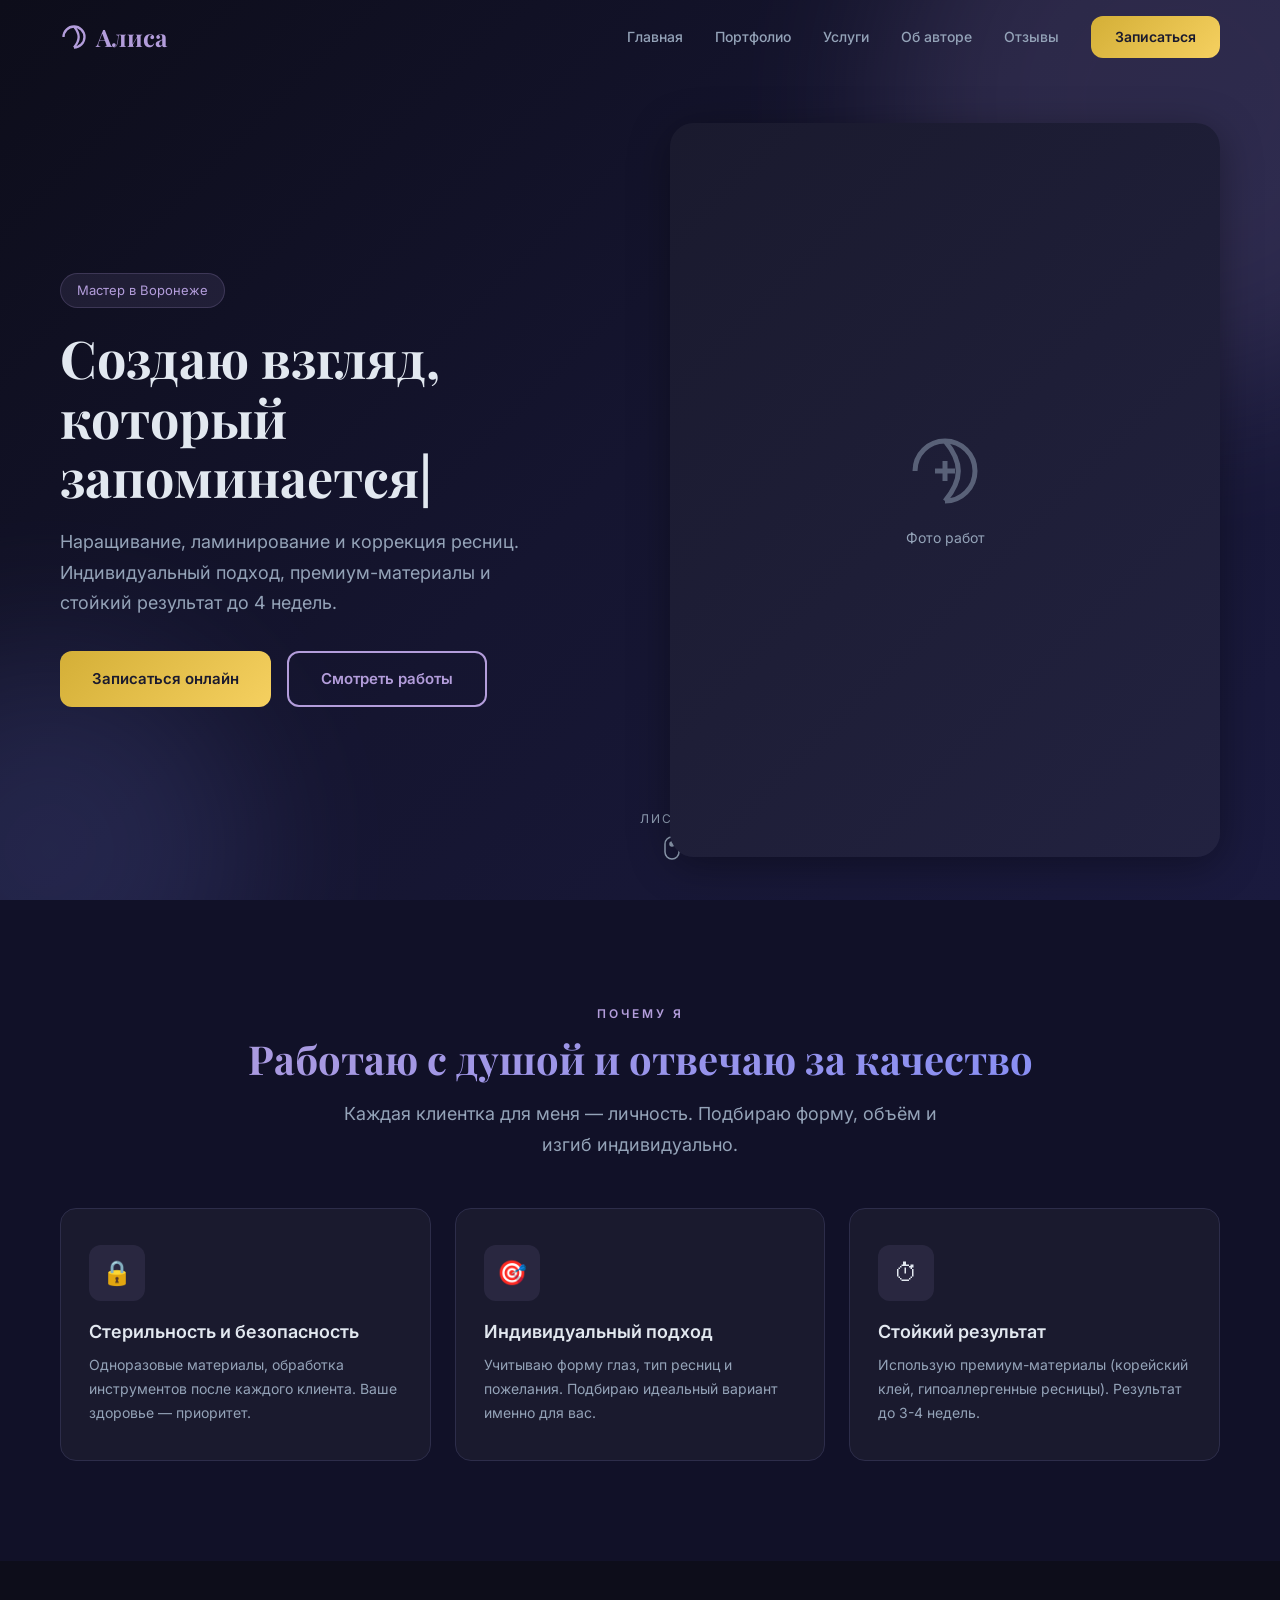
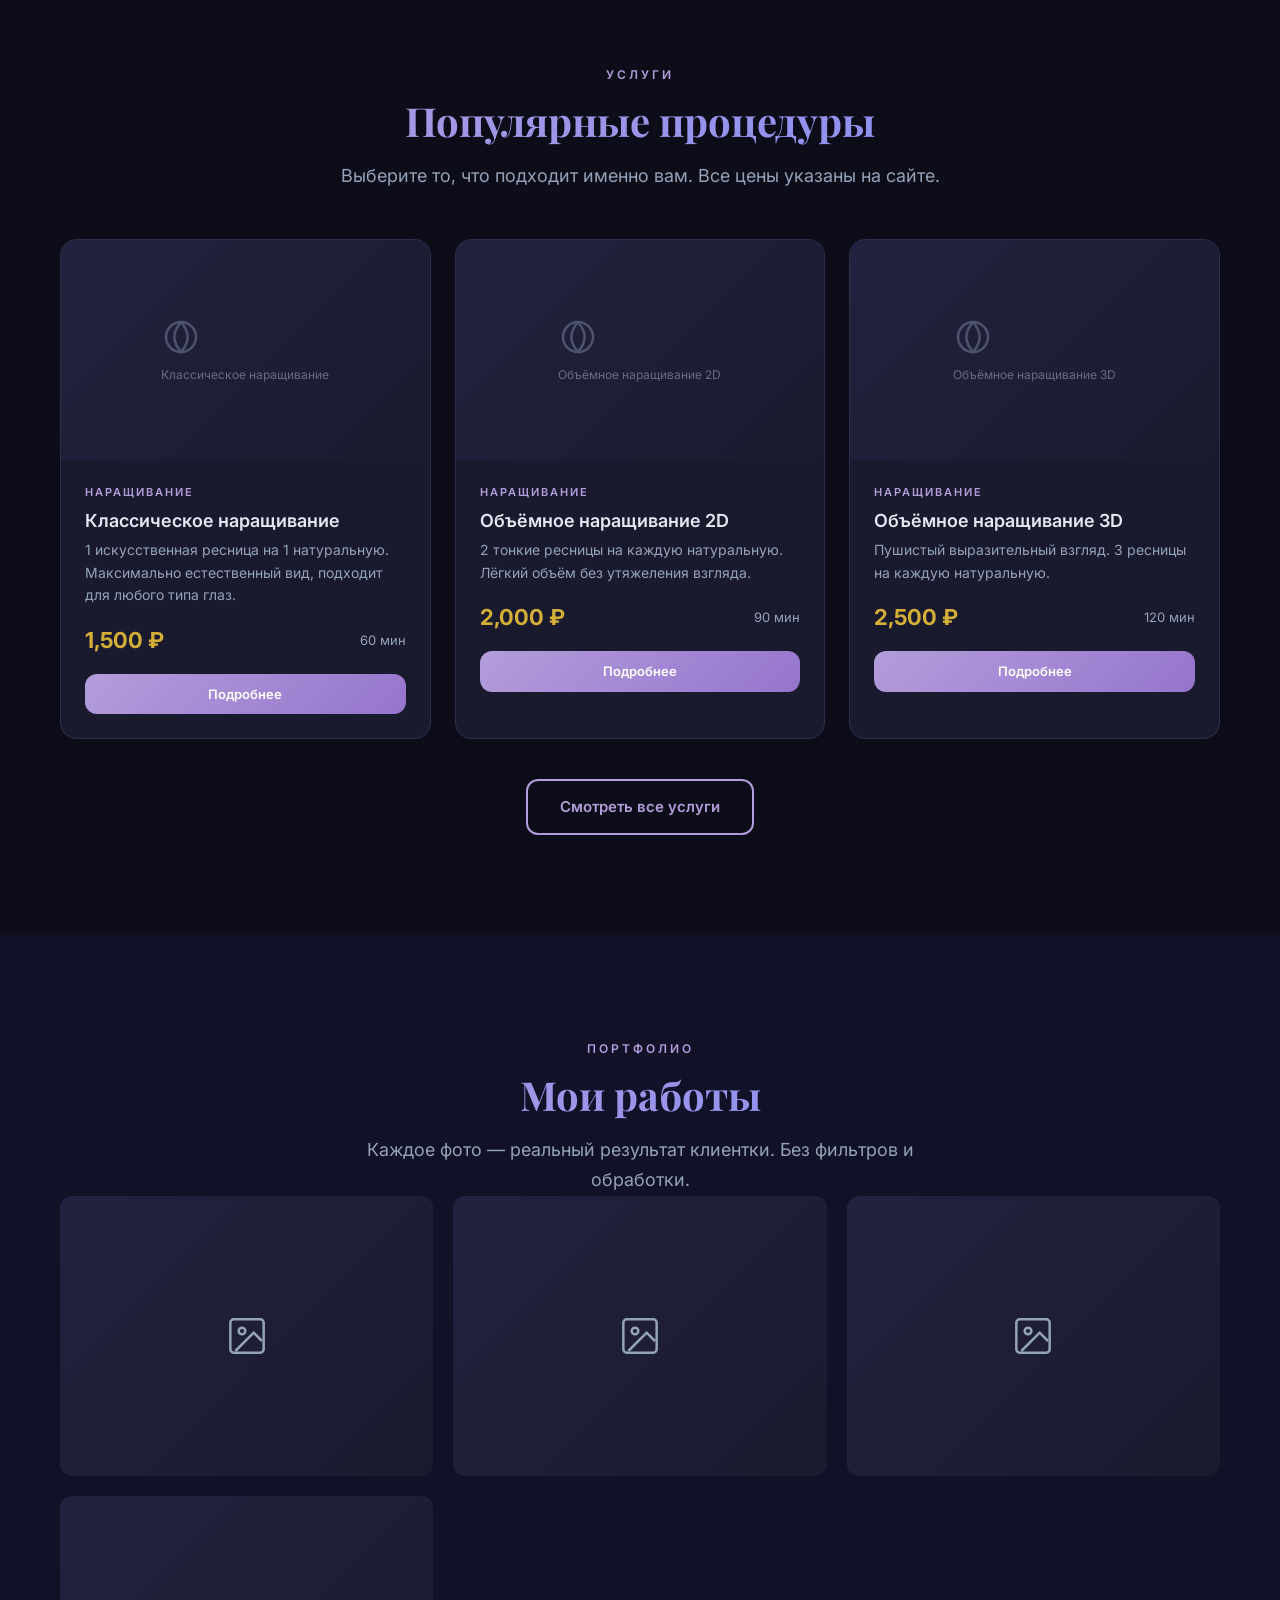
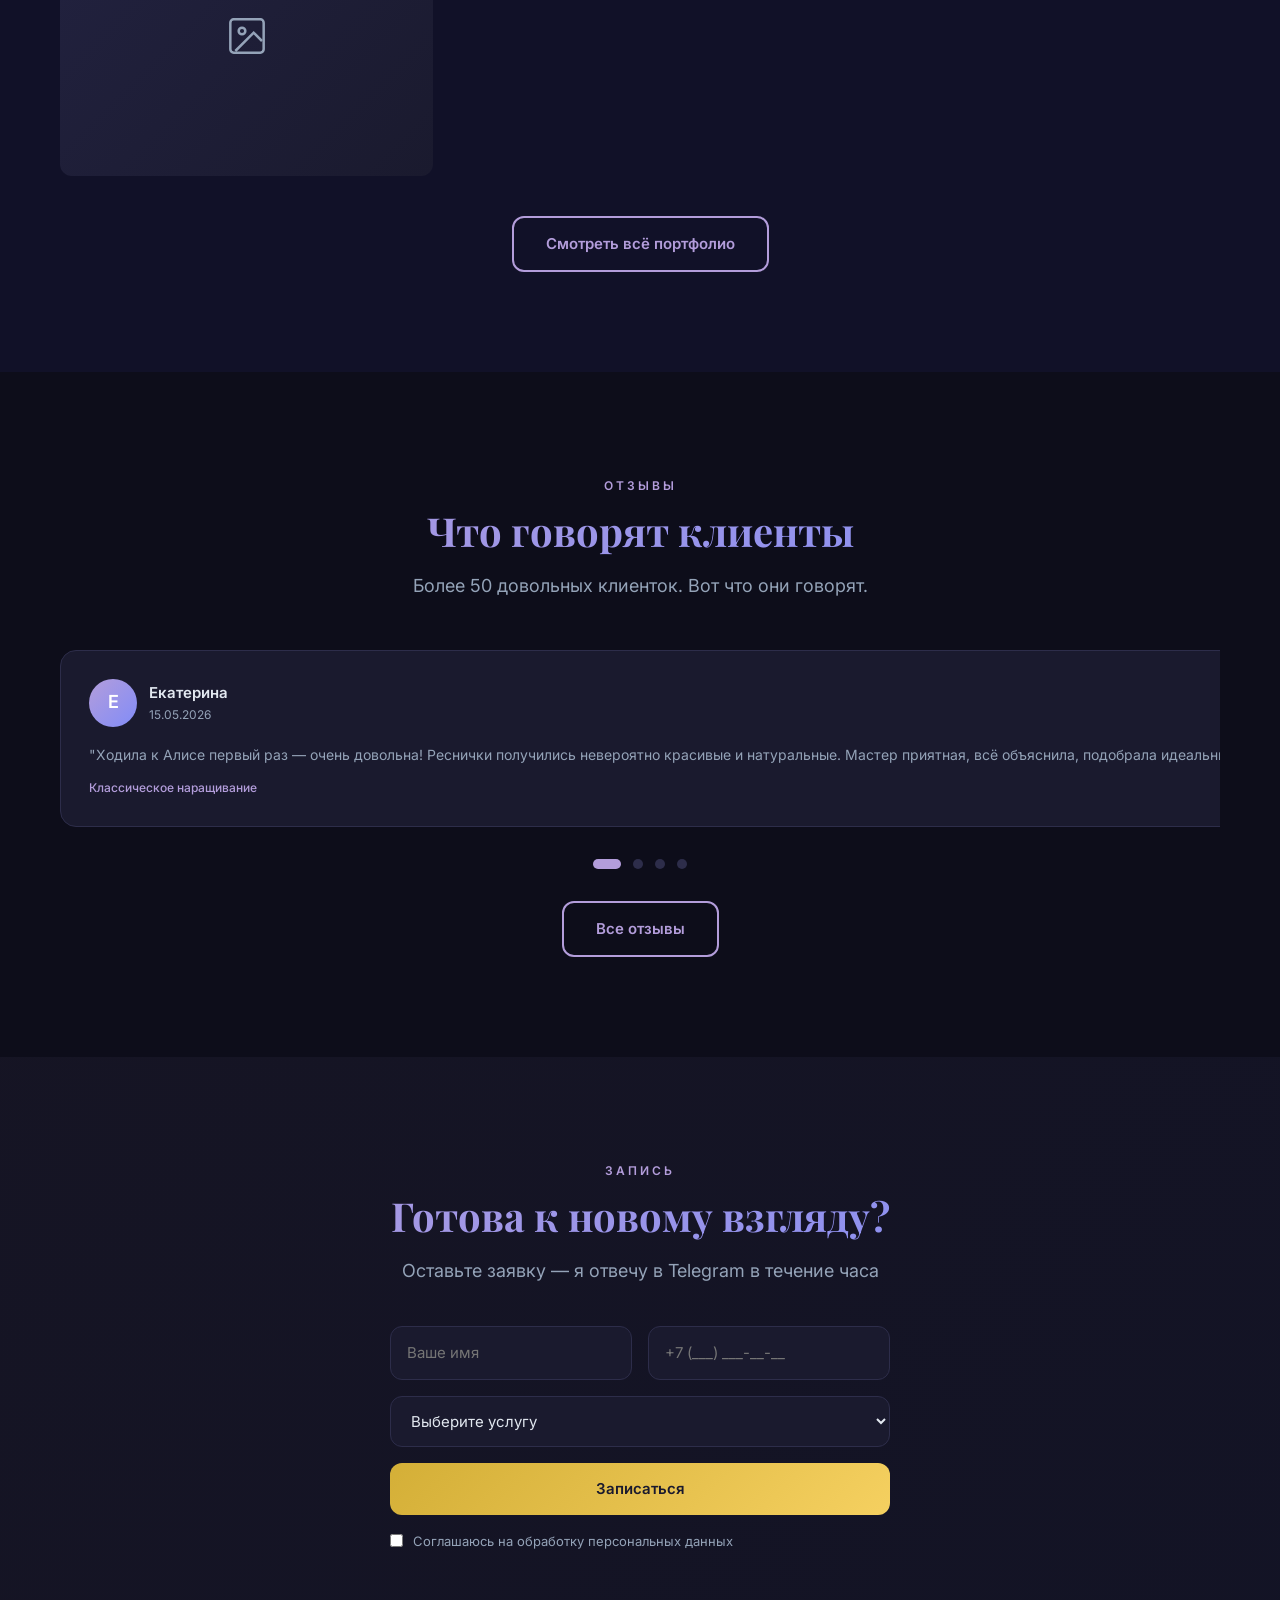
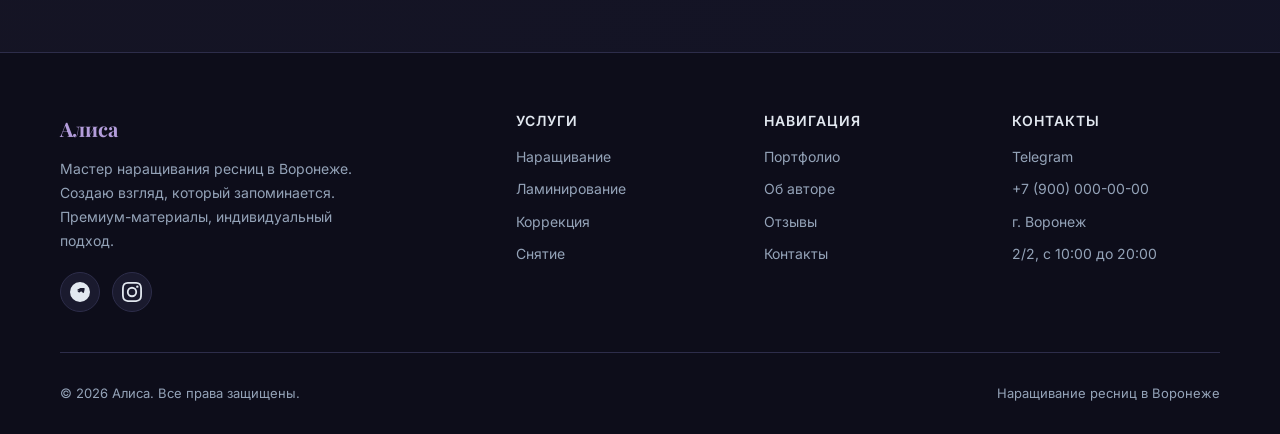
==== commit b56ca73e: "Major refactor: move all inline JS to main.js, fix revealObserver scope, initLightbox on all pages, " ====
--- a/index.html
+++ b/index.html
@@ -22,7 +22,7 @@
 
   <header class="header" id="header">
     <div class="container">
-      <a href="/" class="logo">
+      <a href="./" class="logo">
         <svg class="logo-icon" viewBox="0 0 24 24" fill="none" stroke="currentColor" stroke-width="2">
           <path d="M3 12c0-4.97 4.03-9 9-9s9 4.03 9 9-4.03 9-9 9"/>
           <path d="M12 3c2.5 3 4 6.5 4 9s-1.5 6-4 9"/>
@@ -30,7 +30,7 @@
         Алиса
       </a>
       <nav class="nav">
-        <a href="/" class="nav-link">Главная</a>
+        <a href="./" class="nav-link">Главная</a>
         <a href="portfolio.html" class="nav-link">Портфолио</a>
         <a href="services.html" class="nav-link">Услуги</a>
         <a href="about.html" class="nav-link">Об авторе</a>
@@ -261,106 +261,6 @@
   </div>
 
   <script src="js/data.js"></script>
-  <script>
-    document.addEventListener('DOMContentLoaded', () => {
-      const popularGrid = document.getElementById('popularGrid');
-      if (popularGrid) {
-        const popular = SERVICES.filter(s => s.isPopular).slice(0, 3);
-        popularGrid.innerHTML = popular.map(s => `
-          <div class="service-card reveal">
-            <div class="service-card-image">
-              <div class="placeholder">
-                <svg width="40" height="40" viewBox="0 0 24 24" fill="none" stroke="currentColor" stroke-width="1.5">
-                  <circle cx="12" cy="12" r="9"/>
-                  <path d="M12 3c2.5 3 4 6.5 4 9s-1.5 6-4 9"/>
-                  <path d="M12 3c-2.5 3-4 6.5-4 9s1.5 6 4 9"/>
-                </svg>
-                <span style="display:block;margin-top:8px;font-size:12px;opacity:0.6">${s.name}</span>
-              </div>
-            </div>
-            <div class="service-card-body">
-              <div class="service-card-category">${CATEGORIES.find(c => c.id === s.category)?.label || s.category}</div>
-              <h3 class="service-card-title">${s.name}</h3>
-              <p class="service-card-desc">${s.description}</p>
-              <div class="service-card-footer">
-                <span class="service-card-price">${s.price.toLocaleString()} ₽</span>
-                <span class="service-card-duration">${s.duration}</span>
-              </div>
-              <a href="services.html" class="btn btn-primary btn-sm">Подробнее</a>
-            </div>
-          </div>
-        `).join('');
-        popularGrid.querySelectorAll('.reveal').forEach(el => revealObserver.observe(el));
-      }
-
-      const previewGallery = document.getElementById('previewGallery');
-      if (previewGallery) {
-        const preview = WORKS.slice(0, 4);
-        previewGallery.innerHTML = preview.map(w => `
-          <div class="gallery-item reveal">
-            <div class="gallery-placeholder">
-              <svg width="40" height="40" viewBox="0 0 24 24" fill="none" stroke="currentColor" stroke-width="1.5">
-                <rect x="2" y="2" width="20" height="20" rx="2"/>
-                <circle cx="9" cy="9" r="2"/>
-                <path d="m21 15-5-5L5 21"/>
-              </svg>
-            </div>
-            <div class="gallery-item-overlay">
-              <span>${w.serviceName}</span>
-              <small>${w.date}</small>
-            </div>
-          </div>
-        `).join('');
-        previewGallery.querySelectorAll('.reveal').forEach(el => revealObserver.observe(el));
-      }
-
-      const reviewsTrack = document.getElementById('reviewsTrack');
-      if (reviewsTrack) {
-        reviewsTrack.innerHTML = REVIEWS.map(r => `
-          <div class="review-card">
-            <div class="review-header">
-              <div class="review-avatar">${r.name.charAt(0)}</div>
-              <div class="review-author">
-                <div class="review-name">${r.name}</div>
-                <div class="review-date">${r.date}</div>
-              </div>
-              <div class="review-rating">${'★'.repeat(r.rating)}${'☆'.repeat(5 - r.rating)}</div>
-            </div>
-            <p class="review-text">"${r.text}"</p>
-            <div class="review-service">${r.service}</div>
-          </div>
-        `).join('');
-      }
-
-      const ctaSelect = document.querySelector('#ctaForm select[name="service"]');
-      if (ctaSelect) {
-        ctaSelect.innerHTML = '<option value="">Выберите услугу</option>' +
-          SERVICES.map(s => `<option value="${s.name}">${s.name} — ${s.price} ₽</option>`).join('');
-      }
-
-      const ctaForm = document.getElementById('ctaForm');
-      const ctaSuccess = document.getElementById('ctaSuccess');
-      if (ctaForm) {
-        ctaForm.addEventListener('submit', (e) => {
-          e.preventDefault();
-          const name = ctaForm.querySelector('input[name="name"]');
-          const phone = ctaForm.querySelector('input[name="phone"]');
-          if (!name.value.trim() || !phone.value.trim()) {
-            if (!name.value.trim()) name.classList.add('error');
-            if (!phone.value.trim()) phone.classList.add('error');
-            return;
-          }
-          const btn = ctaForm.querySelector('button[type="submit"]');
-          btn.disabled = true;
-          btn.textContent = 'Отправка...';
-          const fd = new FormData(ctaForm);
-          fetch(ctaForm.action, { method: 'POST', body: fd, headers: { 'Accept': 'application/json' } })
-            .then(() => { ctaForm.style.display = 'none'; ctaSuccess.classList.add('visible'); })
-            .catch(() => { ctaForm.style.display = 'none'; ctaSuccess.classList.add('visible'); });
-        });
-      }
-    });
-  </script>
   <script src="js/main.js"></script>
 </body>
 </html>
--- a/css/style.css
+++ b/css/style.css
@@ -1271,6 +1271,19 @@
 
 .page-header .section-title {
   font-size: 48px;
+}
+
+/* ===== REVIEWS GRID (reviews.html) ===== */
+.reviews-grid {
+  display: grid;
+  grid-template-columns: repeat(2, 1fr);
+  gap: 20px;
+}
+
+@media (max-width: 768px) {
+  .reviews-grid {
+    grid-template-columns: 1fr;
+  }
 }
 
 /* ===== ANIMATIONS ===== */
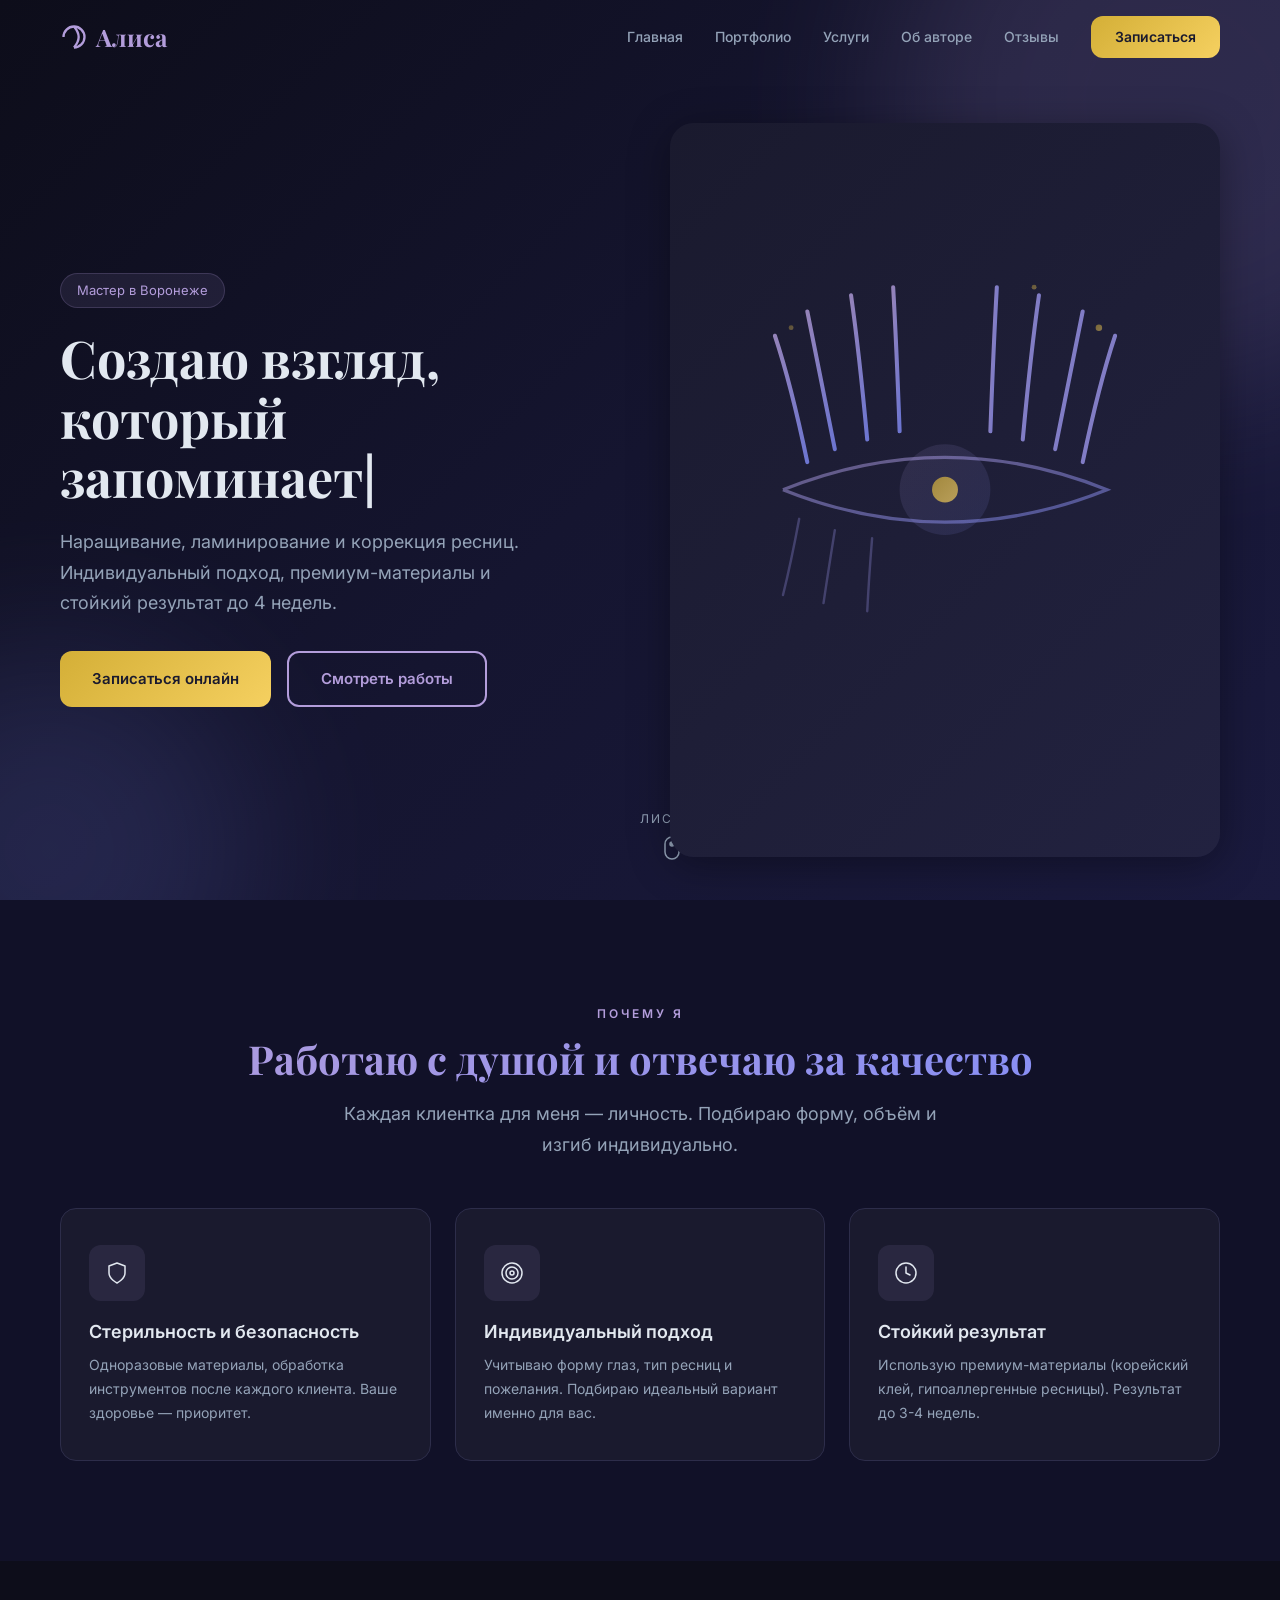
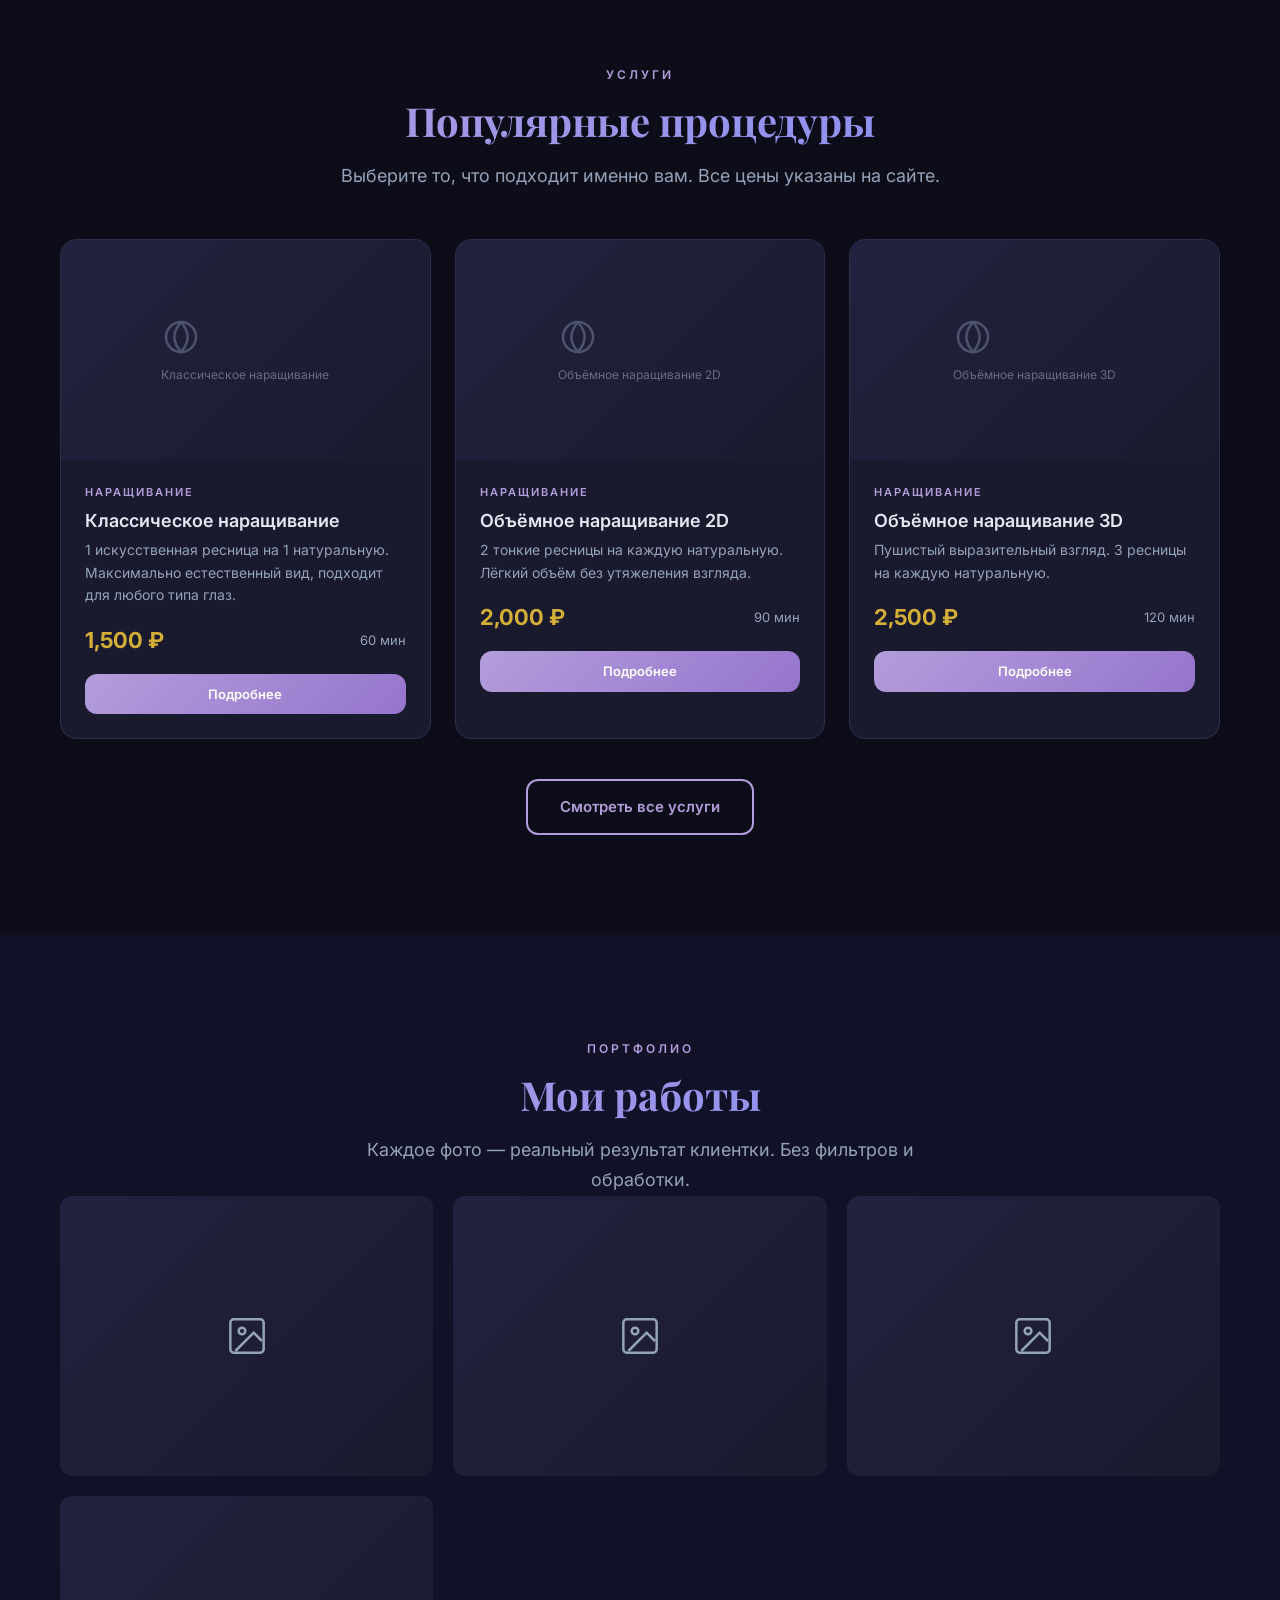
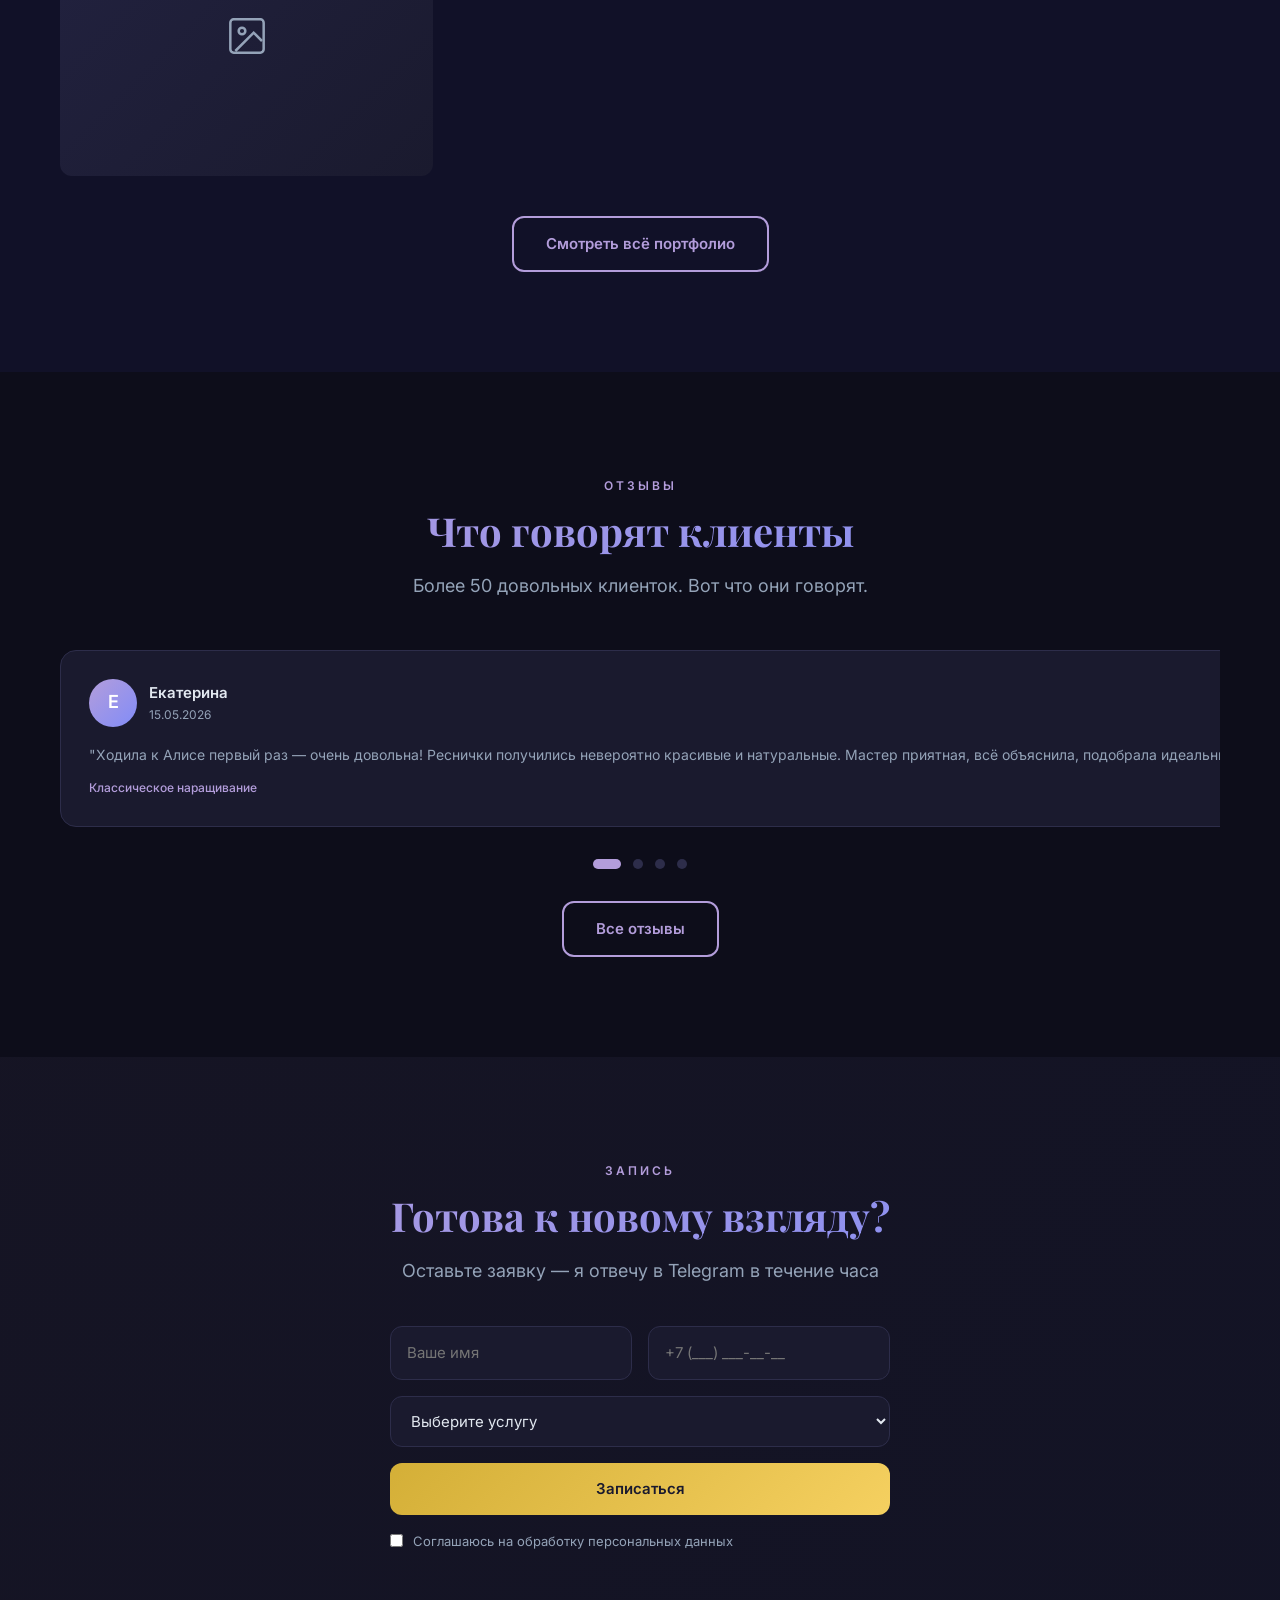
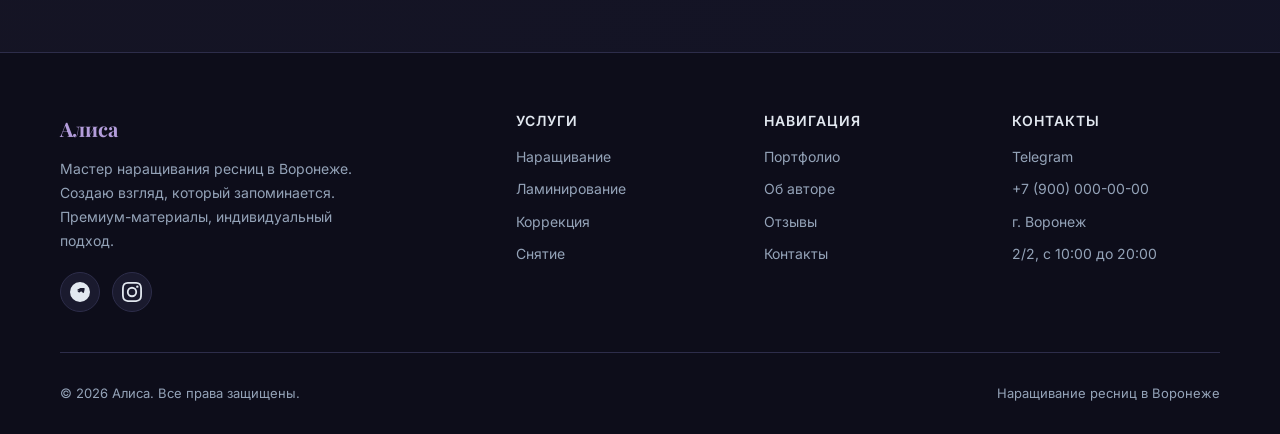
==== commit 63795a91: "fix: typing text layout shift, hero SVG, emoji→SVG icons, inline style cleanup" ====
--- a/index.html
+++ b/index.html
@@ -65,17 +65,43 @@
           <a href="portfolio.html" class="btn btn-outline">Смотреть работы</a>
         </div>
       </div>
-      <div class="hero-image-wrapper reveal">
+        <div class="hero-image-wrapper reveal">
         <div class="hero-image">
-          <div class="hero-image-placeholder">
-            <svg width="80" height="80" viewBox="0 0 24 24" fill="none" stroke="currentColor" stroke-width="1.5">
-              <path d="M3 12c0-4.97 4.03-9 9-9s9 4.03 9 9-4.03 9-9 9"/>
-              <path d="M12 3c2.5 3 4 6.5 4 9s-1.5 6-4 9"/>
-              <path d="M9 12h6"/>
-              <path d="M12 9v6"/>
-            </svg>
-            <span>Фото работ</span>
-          </div>
+          <svg class="hero-svg" viewBox="0 0 300 400" fill="none" xmlns="http://www.w3.org/2000/svg">
+            <defs>
+              <linearGradient id="lg" x1="0%" y1="0%" x2="100%" y2="100%">
+                <stop offset="0%" stop-color="#b39ddb"/>
+                <stop offset="100%" stop-color="#818cf8"/>
+              </linearGradient>
+              <linearGradient id="gg" x1="0%" y1="0%" x2="100%" y2="100%">
+                <stop offset="0%" stop-color="#D4AF37"/>
+                <stop offset="100%" stop-color="#f5d060"/>
+              </linearGradient>
+            </defs>
+            <path d="M50 200 Q150 160 250 200 Q150 240 50 200" stroke="url(#lg)" stroke-width="2" opacity="0.5"/>
+            <circle cx="150" cy="200" r="28" fill="url(#lg)" opacity="0.12"/>
+            <circle cx="150" cy="200" r="8" fill="url(#gg)" opacity="0.7"/>
+            <g stroke="url(#lg)" stroke-width="2.5" stroke-linecap="round" opacity="0.8">
+              <path d="M235 183 Q245 135 255 105"/>
+              <path d="M218 175 Q228 125 235 90"/>
+              <path d="M198 169 Q203 115 208 80"/>
+              <path d="M178 164 Q180 110 182 75"/>
+              <path d="M158 162 Q158 108 158 72"/>
+              <path d="M65 183 Q55 135 45 105"/>
+              <path d="M82 175 Q72 125 65 90"/>
+              <path d="M102 169 Q97 115 92 80"/>
+              <path d="M122 164 Q120 110 118 75"/>
+            </g>
+            <g stroke="url(#lg)" stroke-width="1.5" stroke-linecap="round" opacity="0.3">
+              <path d="M60 218 Q55 245 50 265"/>
+              <path d="M82 225 Q78 250 75 270"/>
+              <path d="M105 230 Q103 255 102 275"/>
+              <path d="M130 233 Q130 258 130 278"/>
+            </g>
+            <circle cx="245" cy="100" r="2" fill="url(#gg)" opacity="0.5"/>
+            <circle cx="55" cy="100" r="1.5" fill="url(#gg)" opacity="0.35"/>
+            <circle cx="205" cy="75" r="1.5" fill="url(#gg)" opacity="0.4"/>
+          </svg>
         </div>
       </div>
     </div>
@@ -97,17 +123,32 @@
       </div>
       <div class="advantages-grid">
         <div class="advantage-card reveal">
-          <div class="advantage-icon">🔒</div>
+          <div class="advantage-icon">
+            <svg width="24" height="24" viewBox="0 0 24 24" fill="none" stroke="currentColor" stroke-width="1.5" stroke-linecap="round" stroke-linejoin="round">
+              <path d="M12 22s8-4 8-10V5l-8-3-8 3v7c0 6 8 10 8 10z"/>
+            </svg>
+          </div>
           <h3 class="advantage-title">Стерильность и безопасность</h3>
           <p class="advantage-text">Одноразовые материалы, обработка инструментов после каждого клиента. Ваше здоровье — приоритет.</p>
         </div>
         <div class="advantage-card reveal">
-          <div class="advantage-icon">🎯</div>
+          <div class="advantage-icon">
+            <svg width="24" height="24" viewBox="0 0 24 24" fill="none" stroke="currentColor" stroke-width="1.5" stroke-linecap="round" stroke-linejoin="round">
+              <circle cx="12" cy="12" r="10"/>
+              <circle cx="12" cy="12" r="6"/>
+              <circle cx="12" cy="12" r="2"/>
+            </svg>
+          </div>
           <h3 class="advantage-title">Индивидуальный подход</h3>
           <p class="advantage-text">Учитываю форму глаз, тип ресниц и пожелания. Подбираю идеальный вариант именно для вас.</p>
         </div>
         <div class="advantage-card reveal">
-          <div class="advantage-icon">⏱</div>
+          <div class="advantage-icon">
+            <svg width="24" height="24" viewBox="0 0 24 24" fill="none" stroke="currentColor" stroke-width="1.5" stroke-linecap="round" stroke-linejoin="round">
+              <circle cx="12" cy="12" r="10"/>
+              <path d="M12 6v6l4 2"/>
+            </svg>
+          </div>
           <h3 class="advantage-title">Стойкий результат</h3>
           <p class="advantage-text">Использую премиум-материалы (корейский клей, гипоаллергенные ресницы). Результат до 3-4 недель.</p>
         </div>
@@ -123,7 +164,7 @@
         <p class="section-subtitle">Выберите то, что подходит именно вам. Все цены указаны на сайте.</p>
       </div>
       <div class="services-grid" id="popularGrid"></div>
-      <div class="text-center" style="margin-top:40px">
+      <div class="text-center section-btn-wrap">
         <a href="services.html" class="btn btn-outline">Смотреть все услуги</a>
       </div>
     </div>
@@ -137,7 +178,7 @@
         <p class="section-subtitle">Каждое фото — реальный результат клиентки. Без фильтров и обработки.</p>
       </div>
       <div class="gallery-grid" id="previewGallery"></div>
-      <div class="text-center" style="margin-top:40px">
+      <div class="text-center section-btn-wrap">
         <a href="portfolio.html" class="btn btn-outline">Смотреть всё портфолио</a>
       </div>
     </div>
@@ -154,7 +195,7 @@
         <div class="reviews-track" id="reviewsTrack"></div>
       </div>
       <div class="carousel-controls" id="carouselDots"></div>
-      <div class="text-center" style="margin-top:32px">
+      <div class="text-center section-btn-wrap reviews-btn-wrap">
         <a href="reviews.html" class="btn btn-outline">Все отзывы</a>
       </div>
     </div>
@@ -165,7 +206,7 @@
       <div class="reveal">
         <span class="section-label">Запись</span>
         <h2 class="section-title">Готова к новому взгляду?</h2>
-        <p class="section-subtitle" style="margin:0 auto">Оставьте заявку — я отвечу в Telegram в течение часа</p>
+        <p class="section-subtitle section-subtitle-cta">Оставьте заявку — я отвечу в Telegram в течение часа</p>
         <form class="cta-form" id="ctaForm" action="https://formsubmit.co/alexfox20502@gmail.com" method="POST">
           <input type="hidden" name="_subject" value="Новая запись к Алисе">
           <input type="hidden" name="_captcha" value="true">
@@ -185,7 +226,7 @@
               <option value="">Выберите услугу</option>
             </select>
           </div>
-          <button type="submit" class="btn btn-accent" style="justify-content:center">Записаться</button>
+          <button type="submit" class="btn btn-accent btn-full">Записаться</button>
           <div class="form-checkbox">
             <input type="checkbox" name="agreement" required>
             <span>Соглашаюсь на обработку персональных данных</span>
--- a/css/style.css
+++ b/css/style.css
@@ -332,6 +332,12 @@
   font-size: 14px;
 }
 
+.hero-svg {
+  width: 100%;
+  height: 100%;
+  padding: 32px;
+}
+
 .hero-scroll-indicator {
   position: absolute;
   bottom: 40px;
@@ -353,6 +359,13 @@
   50% { transform: translateX(-50%) translateY(8px); }
 }
 
+.typing-text {
+  display: inline-block;
+  min-width: 16ch;
+  white-space: nowrap;
+  vertical-align: bottom;
+}
+
 .typing-text::after {
   content: '|';
   animation: blink 1s step-end infinite;
@@ -416,6 +429,23 @@
   opacity: 0.5;
   cursor: not-allowed;
   transform: none !important;
+}
+
+.btn-full {
+  width: 100%;
+  justify-content: center;
+}
+
+.section-btn-wrap {
+  margin-top: 40px;
+}
+
+.reviews-btn-wrap {
+  margin-top: 32px;
+}
+
+.section-subtitle-cta {
+  margin: 0 auto;
 }
 
 /* ===== ADVANTAGES ===== */
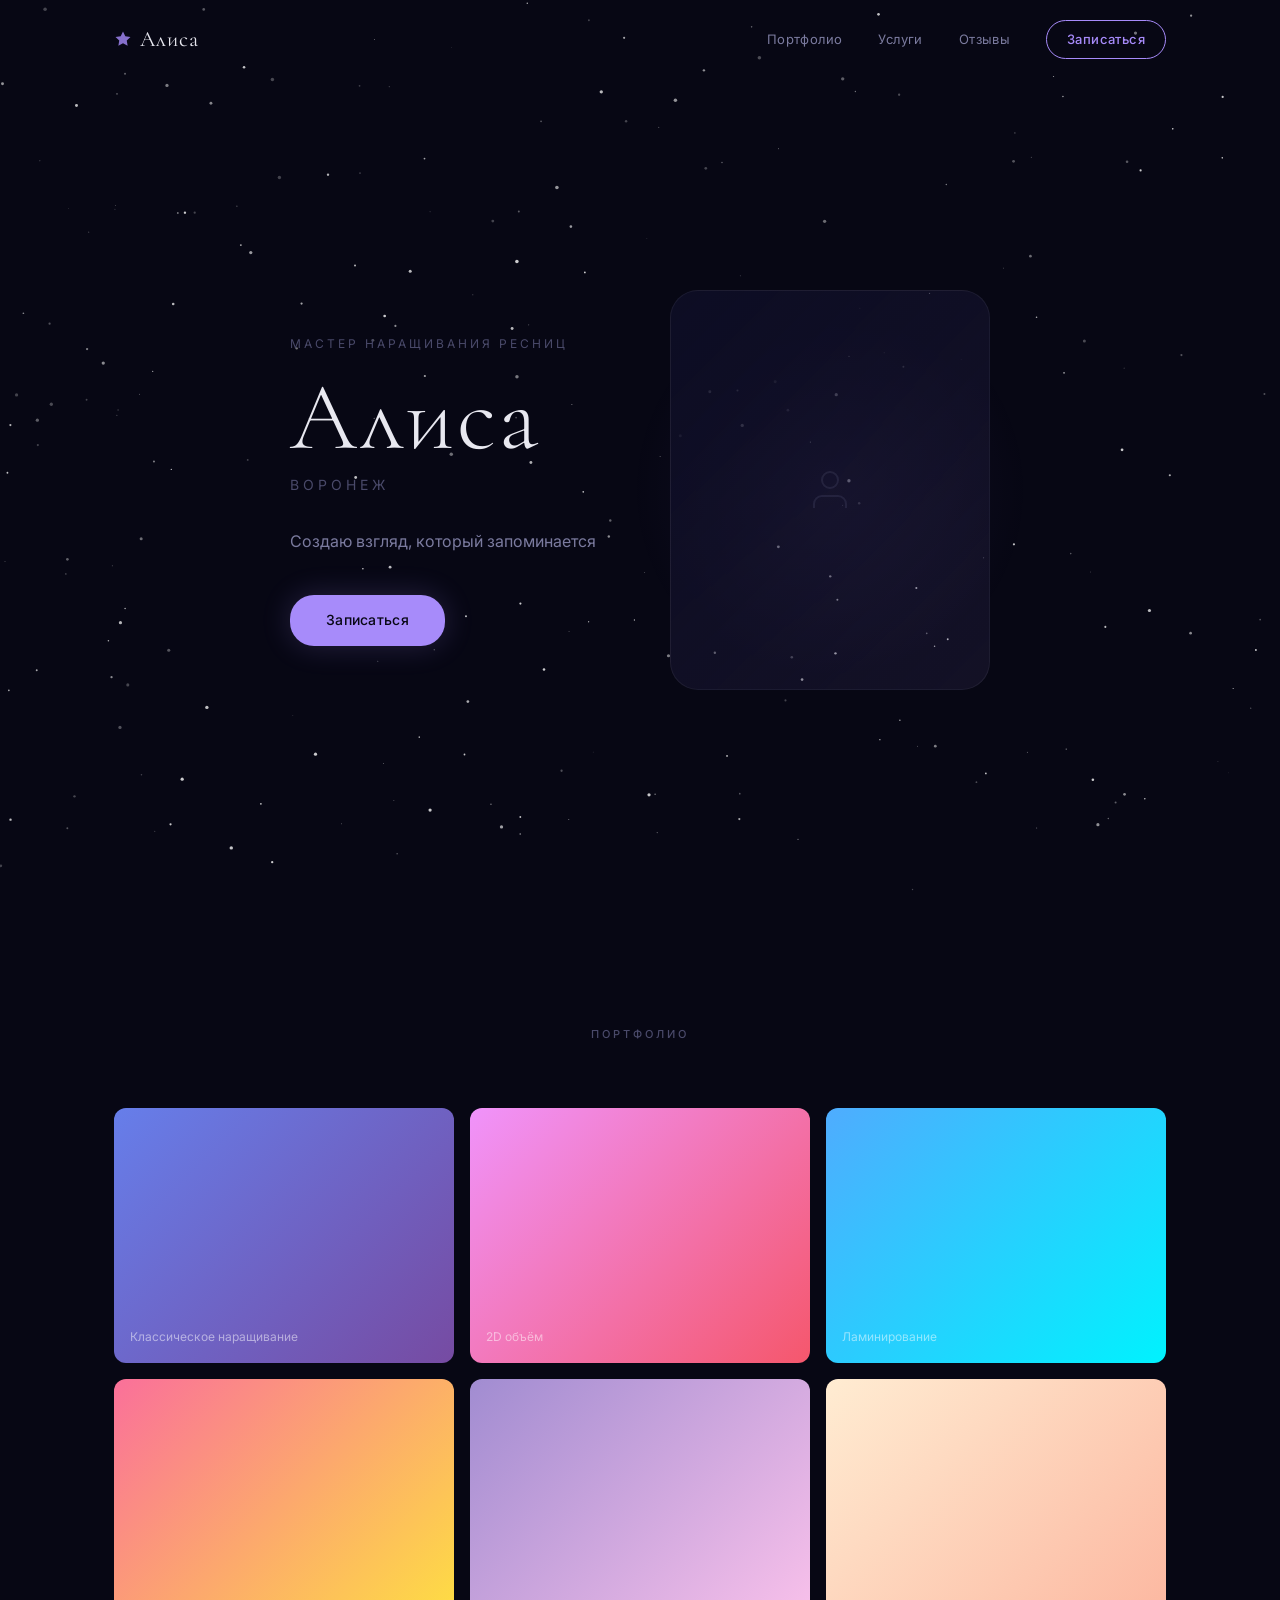
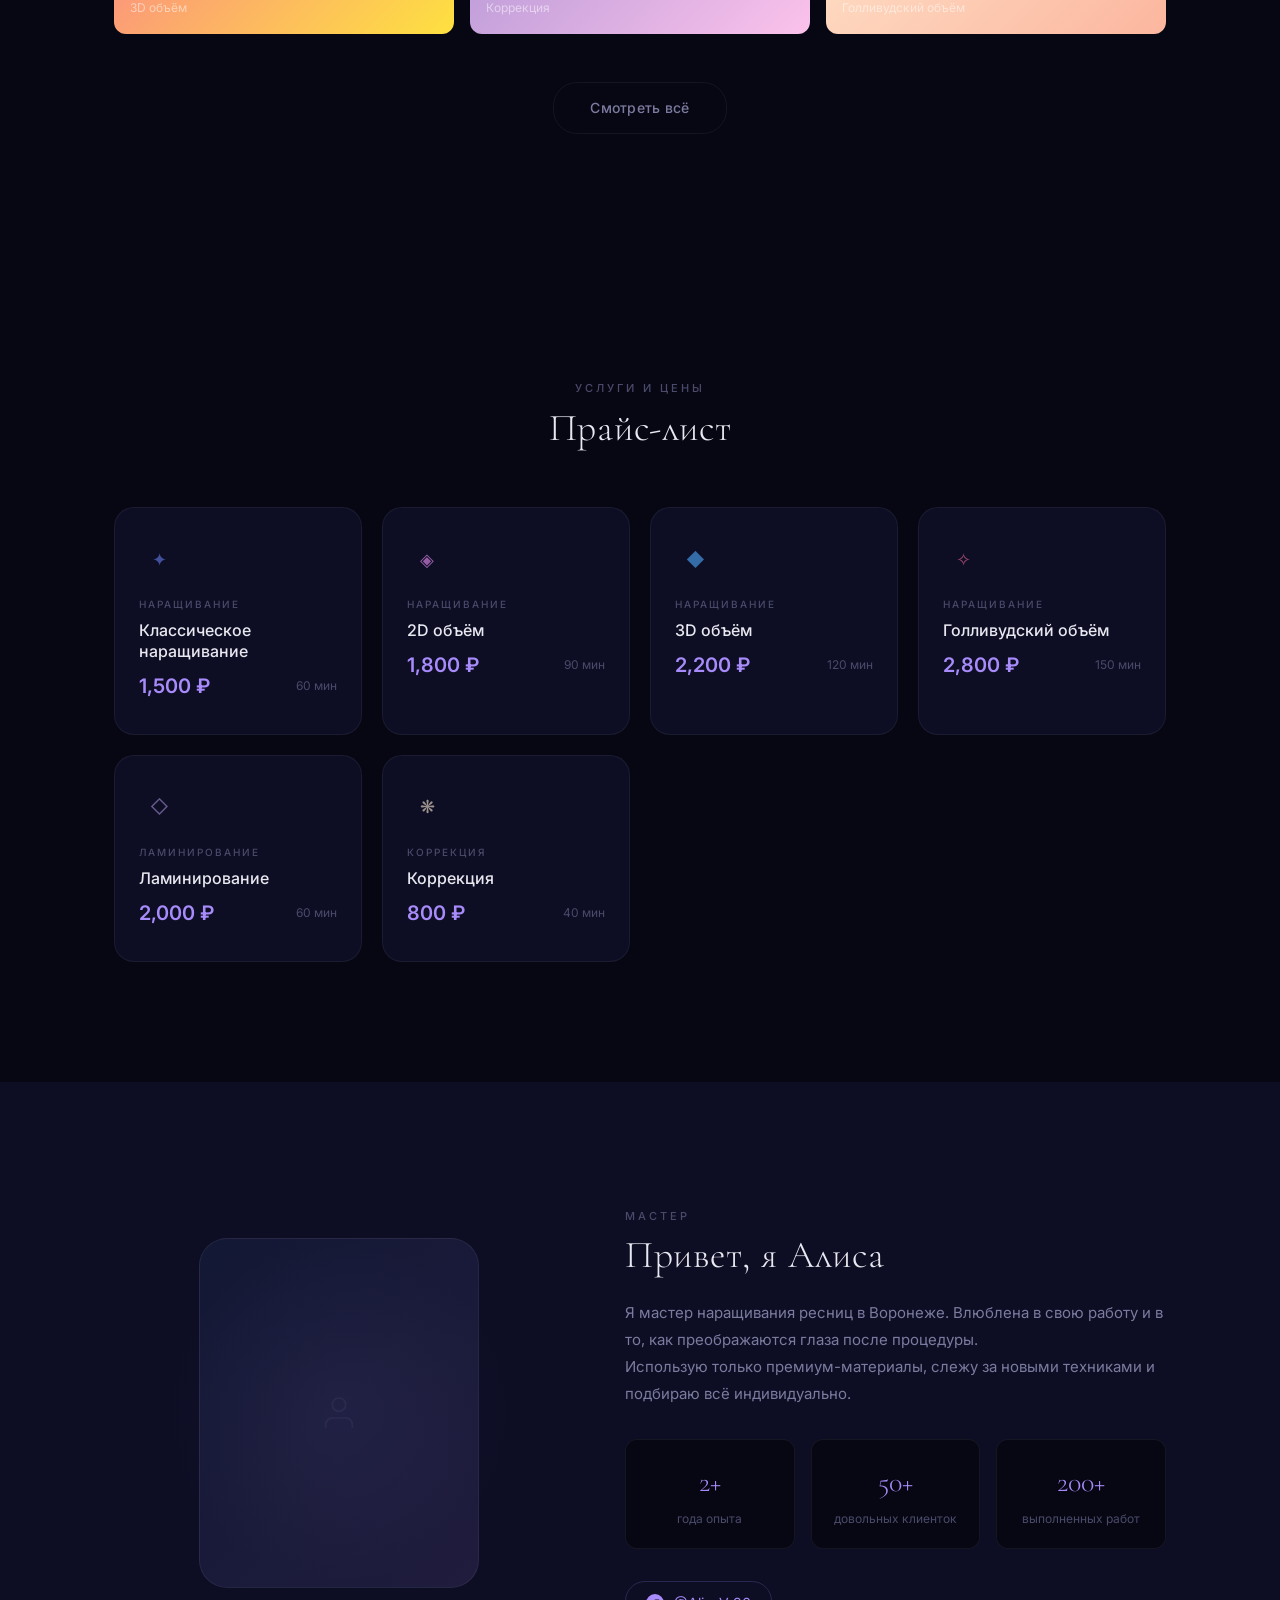
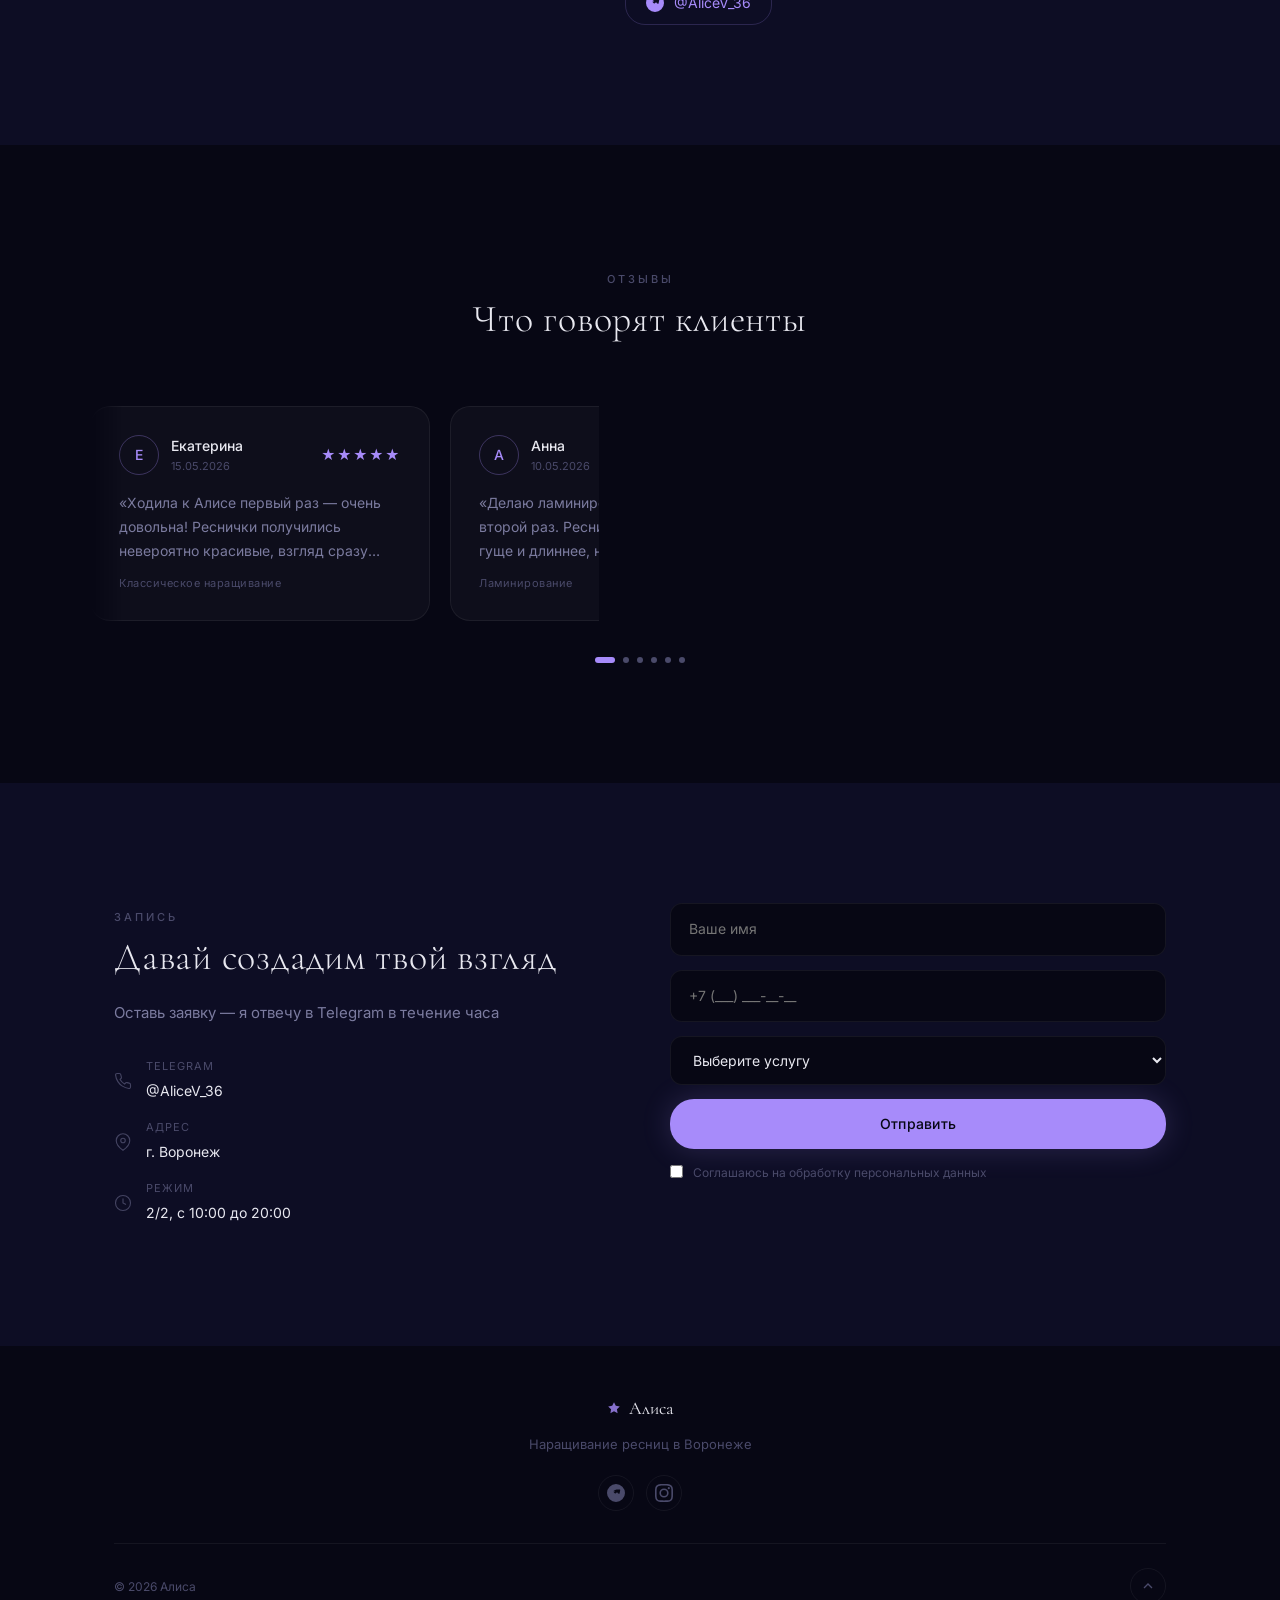
==== commit 0875c4e0: "feat: cosmic redesign — 2 pages, stars canvas, new palette, orbital cards, scroll-snap reviews" ====
--- a/index.html
+++ b/index.html
@@ -4,38 +4,32 @@
   <meta charset="UTF-8">
   <meta name="viewport" content="width=device-width, initial-scale=1.0">
   <meta name="description" content="Наращивание ресниц в Воронеже. Алиса — мастер с опытом. Классика, объём, ламинирование. Запись онлайн.">
-  <meta name="keywords" content="наращивание ресниц Воронеж, мастер ресниц, ламинирование ресниц, Алиса косметолог">
   <title>Алиса | Наращивание ресниц в Воронеже</title>
-
   <meta property="og:title" content="Алиса — мастер наращивания ресниц">
   <meta property="og:description" content="Создаю взгляд, который запоминается. Воронеж.">
   <meta property="og:url" content="https://foxal202.github.io/alice-lash/">
-  <meta property="og:type" content="website">
-
   <link rel="icon" type="image/svg+xml" href="favicon.svg">
   <link rel="alternate icon" href="favicon.ico">
-
   <link rel="stylesheet" href="css/reset.css">
   <link rel="stylesheet" href="css/style.css">
 </head>
 <body>
 
+  <canvas id="starsCanvas"></canvas>
+
   <header class="header" id="header">
     <div class="container">
       <a href="./" class="logo">
-        <svg class="logo-icon" viewBox="0 0 24 24" fill="none" stroke="currentColor" stroke-width="2">
-          <path d="M3 12c0-4.97 4.03-9 9-9s9 4.03 9 9-4.03 9-9 9"/>
-          <path d="M12 3c2.5 3 4 6.5 4 9s-1.5 6-4 9"/>
+        <svg class="logo-star" width="18" height="18" viewBox="0 0 24 24" fill="currentColor">
+          <path d="M12 2l3.09 6.26L22 9.27l-5 4.87 1.18 6.88L12 17.77l-6.18 3.25L7 14.14 2 9.27l6.91-1.01L12 2z"/>
         </svg>
         Алиса
       </a>
       <nav class="nav">
-        <a href="./" class="nav-link">Главная</a>
-        <a href="portfolio.html" class="nav-link">Портфолио</a>
-        <a href="services.html" class="nav-link">Услуги</a>
-        <a href="about.html" class="nav-link">Об авторе</a>
-        <a href="reviews.html" class="nav-link">Отзывы</a>
-        <a href="contacts.html" class="nav-link nav-cta">Записаться</a>
+        <a href="#works" class="nav-link">Портфолио</a>
+        <a href="#services" class="nav-link">Услуги</a>
+        <a href="#reviews" class="nav-link">Отзывы</a>
+        <a href="#booking" class="nav-link nav-cta">Записаться</a>
       </nav>
       <div class="burger">
         <span class="burger-line"></span>
@@ -46,172 +40,123 @@
   </header>
 
   <section class="hero" id="hero">
-    <div class="hero-orb hero-orb-1"></div>
-    <div class="hero-orb hero-orb-2"></div>
     <div class="container">
       <div class="hero-content">
-        <div class="hero-badge reveal">Мастер в Воронеже</div>
-        <h1 class="hero-title reveal">
-          Создаю взгляд,<br>
-          который <span class="typing-text"></span>
-        </h1>
-        <p class="hero-text reveal">
-          Наращивание, ламинирование и коррекция ресниц. 
-          Индивидуальный подход, премиум-материалы и 
-          стойкий результат до 4 недель.
-        </p>
-        <div class="hero-actions reveal">
-          <a href="contacts.html" class="btn btn-accent">Записаться онлайн</a>
-          <a href="portfolio.html" class="btn btn-outline">Смотреть работы</a>
-        </div>
-      </div>
-        <div class="hero-image-wrapper reveal">
-        <div class="hero-image">
-          <svg class="hero-svg" viewBox="0 0 300 400" fill="none" xmlns="http://www.w3.org/2000/svg">
-            <defs>
-              <linearGradient id="lg" x1="0%" y1="0%" x2="100%" y2="100%">
-                <stop offset="0%" stop-color="#b39ddb"/>
-                <stop offset="100%" stop-color="#818cf8"/>
-              </linearGradient>
-              <linearGradient id="gg" x1="0%" y1="0%" x2="100%" y2="100%">
-                <stop offset="0%" stop-color="#D4AF37"/>
-                <stop offset="100%" stop-color="#f5d060"/>
-              </linearGradient>
-            </defs>
-            <path d="M50 200 Q150 160 250 200 Q150 240 50 200" stroke="url(#lg)" stroke-width="2" opacity="0.5"/>
-            <circle cx="150" cy="200" r="28" fill="url(#lg)" opacity="0.12"/>
-            <circle cx="150" cy="200" r="8" fill="url(#gg)" opacity="0.7"/>
-            <g stroke="url(#lg)" stroke-width="2.5" stroke-linecap="round" opacity="0.8">
-              <path d="M235 183 Q245 135 255 105"/>
-              <path d="M218 175 Q228 125 235 90"/>
-              <path d="M198 169 Q203 115 208 80"/>
-              <path d="M178 164 Q180 110 182 75"/>
-              <path d="M158 162 Q158 108 158 72"/>
-              <path d="M65 183 Q55 135 45 105"/>
-              <path d="M82 175 Q72 125 65 90"/>
-              <path d="M102 169 Q97 115 92 80"/>
-              <path d="M122 164 Q120 110 118 75"/>
-            </g>
-            <g stroke="url(#lg)" stroke-width="1.5" stroke-linecap="round" opacity="0.3">
-              <path d="M60 218 Q55 245 50 265"/>
-              <path d="M82 225 Q78 250 75 270"/>
-              <path d="M105 230 Q103 255 102 275"/>
-              <path d="M130 233 Q130 258 130 278"/>
-            </g>
-            <circle cx="245" cy="100" r="2" fill="url(#gg)" opacity="0.5"/>
-            <circle cx="55" cy="100" r="1.5" fill="url(#gg)" opacity="0.35"/>
-            <circle cx="205" cy="75" r="1.5" fill="url(#gg)" opacity="0.4"/>
+        <p class="hero-label">Мастер наращивания ресниц</p>
+        <h1 class="hero-title">Алиса</h1>
+        <p class="hero-subtitle">Воронеж</p>
+        <p class="hero-text">Создаю взгляд, который запоминается</p>
+        <div class="hero-actions">
+          <a href="#booking" class="btn btn-primary">Записаться</a>
+        </div>
+      </div>
+      <div class="hero-photo">
+        <div class="hero-photo-placeholder">
+          <svg width="48" height="48" viewBox="0 0 24 24" fill="none" stroke="currentColor" stroke-width="1">
+            <path d="M20 21v-2a4 4 0 0 0-4-4H8a4 4 0 0 0-4 4v2"/>
+            <circle cx="12" cy="7" r="4"/>
           </svg>
         </div>
       </div>
     </div>
-    <div class="hero-scroll-indicator reveal">
-      <span>Листай</span>
-      <svg width="16" height="24" viewBox="0 0 16 24" fill="none" stroke="currentColor" stroke-width="1.5">
-        <rect x="1" y="1" width="14" height="22" rx="7"/>
-        <circle cx="8" cy="8" r="2" fill="currentColor"/>
-      </svg>
-    </div>
-  </section>
-
-  <section class="section advantages" id="advantages">
-    <div class="container">
-      <div class="text-center reveal">
-        <span class="section-label">Почему я</span>
-        <h2 class="section-title">Работаю с душой и отвечаю за качество</h2>
-        <p class="section-subtitle">Каждая клиентка для меня — личность. Подбираю форму, объём и изгиб индивидуально.</p>
-      </div>
-      <div class="advantages-grid">
-        <div class="advantage-card reveal">
-          <div class="advantage-icon">
-            <svg width="24" height="24" viewBox="0 0 24 24" fill="none" stroke="currentColor" stroke-width="1.5" stroke-linecap="round" stroke-linejoin="round">
-              <path d="M12 22s8-4 8-10V5l-8-3-8 3v7c0 6 8 10 8 10z"/>
+  </section>
+
+  <section class="section works" id="works">
+    <div class="container">
+      <div class="section-header">
+        <span class="section-label">Портфолио</span>
+      </div>
+      <div class="gallery-grid" id="worksGrid"></div>
+      <div class="section-footer">
+        <a href="portfolio.html" class="btn btn-outline">Смотреть всё</a>
+      </div>
+    </div>
+  </section>
+
+  <section class="section services" id="services">
+    <div class="container">
+      <div class="section-header">
+        <span class="section-label">Услуги и цены</span>
+        <h2 class="section-title">Прайс-лист</h2>
+      </div>
+      <div class="services-grid" id="servicesGrid"></div>
+    </div>
+  </section>
+
+  <section class="section about" id="about">
+    <div class="container">
+      <div class="about-grid">
+        <div class="about-photo">
+          <div class="about-photo-placeholder">
+            <svg width="40" height="40" viewBox="0 0 24 24" fill="none" stroke="currentColor" stroke-width="1">
+              <path d="M20 21v-2a4 4 0 0 0-4-4H8a4 4 0 0 0-4 4v2"/>
+              <circle cx="12" cy="7" r="4"/>
             </svg>
           </div>
-          <h3 class="advantage-title">Стерильность и безопасность</h3>
-          <p class="advantage-text">Одноразовые материалы, обработка инструментов после каждого клиента. Ваше здоровье — приоритет.</p>
-        </div>
-        <div class="advantage-card reveal">
-          <div class="advantage-icon">
-            <svg width="24" height="24" viewBox="0 0 24 24" fill="none" stroke="currentColor" stroke-width="1.5" stroke-linecap="round" stroke-linejoin="round">
-              <circle cx="12" cy="12" r="10"/>
-              <circle cx="12" cy="12" r="6"/>
-              <circle cx="12" cy="12" r="2"/>
-            </svg>
-          </div>
-          <h3 class="advantage-title">Индивидуальный подход</h3>
-          <p class="advantage-text">Учитываю форму глаз, тип ресниц и пожелания. Подбираю идеальный вариант именно для вас.</p>
-        </div>
-        <div class="advantage-card reveal">
-          <div class="advantage-icon">
-            <svg width="24" height="24" viewBox="0 0 24 24" fill="none" stroke="currentColor" stroke-width="1.5" stroke-linecap="round" stroke-linejoin="round">
-              <circle cx="12" cy="12" r="10"/>
-              <path d="M12 6v6l4 2"/>
-            </svg>
-          </div>
-          <h3 class="advantage-title">Стойкий результат</h3>
-          <p class="advantage-text">Использую премиум-материалы (корейский клей, гипоаллергенные ресницы). Результат до 3-4 недель.</p>
-        </div>
-      </div>
-    </div>
-  </section>
-
-  <section class="section" id="popular-services">
-    <div class="container">
-      <div class="text-center reveal">
-        <span class="section-label">Услуги</span>
-        <h2 class="section-title">Популярные процедуры</h2>
-        <p class="section-subtitle">Выберите то, что подходит именно вам. Все цены указаны на сайте.</p>
-      </div>
-      <div class="services-grid" id="popularGrid"></div>
-      <div class="text-center section-btn-wrap">
-        <a href="services.html" class="btn btn-outline">Смотреть все услуги</a>
-      </div>
-    </div>
-  </section>
-
-  <section class="section portfolio" id="portfolio-preview">
-    <div class="container">
-      <div class="text-center reveal">
-        <span class="section-label">Портфолио</span>
-        <h2 class="section-title">Мои работы</h2>
-        <p class="section-subtitle">Каждое фото — реальный результат клиентки. Без фильтров и обработки.</p>
-      </div>
-      <div class="gallery-grid" id="previewGallery"></div>
-      <div class="text-center section-btn-wrap">
-        <a href="portfolio.html" class="btn btn-outline">Смотреть всё портфолио</a>
-      </div>
-    </div>
-  </section>
-
-  <section class="section" id="reviews-preview">
-    <div class="container">
-      <div class="text-center reveal">
+        </div>
+        <div class="about-content">
+          <span class="section-label">Мастер</span>
+          <h2 class="section-title">Привет, я Алиса</h2>
+          <p class="about-text" id="aboutText"></p>
+          <div class="about-stats" id="aboutStats"></div>
+          <a href="https://t.me/AliceV_36" class="about-tg" target="_blank" rel="noopener">
+            <svg width="18" height="18" viewBox="0 0 24 24" fill="currentColor"><path d="M11.944 0A12 12 0 0 0 0 12a12 12 0 0 0 12 12 12 12 0 0 0 12-12A12 12 0 0 0 12 0a12 12 0 0 0-.056 0zm4.962 7.224c.1-.002.321.023.465.14a.506.506 0 0 1 .171.325c.016.127.087.496.008 1-.076.484-.561 2.83-.756 3.754-.105.503-.31.668-.513.698-.413.054-.72-.273-1.124-.535-.405-.261-.663-.437-1.06-.694-.717-.463-.252-.719.156-1.135.107-.108.565-.517.565-.517s-2.139 1.398-3.137 2.02c-.31.195-.548.302-.778.277-.38-.04-.742-.242-1.019-.58a11.083 11.083 0 0 1-.613-.744c-.296-.368-.496-.581-.496-.581s.184.06.505.131c.32.07.396.083.591.04.377-.078.941-.305.941-.305s-1.405-.574-2.048-.73c-.315-.077-.245-.315.004-.47.338-.21 1.372-.847 2.11-1.283.703-.415 1.367-.637 1.707-.717.133-.031.396-.082.557-.083z"/></svg>
+            @AliceV_36
+          </a>
+        </div>
+      </div>
+    </div>
+  </section>
+
+  <section class="section reviews" id="reviews">
+    <div class="container">
+      <div class="section-header">
         <span class="section-label">Отзывы</span>
         <h2 class="section-title">Что говорят клиенты</h2>
-        <p class="section-subtitle">Более 50 довольных клиенток. Вот что они говорят.</p>
-      </div>
-      <div class="reviews-carousel reveal">
+      </div>
+      <div class="reviews-scroll" id="reviewsScroll">
         <div class="reviews-track" id="reviewsTrack"></div>
       </div>
-      <div class="carousel-controls" id="carouselDots"></div>
-      <div class="text-center section-btn-wrap reviews-btn-wrap">
-        <a href="reviews.html" class="btn btn-outline">Все отзывы</a>
-      </div>
-    </div>
-  </section>
-
-  <section class="section cta-section" id="cta">
-    <div class="container">
-      <div class="reveal">
-        <span class="section-label">Запись</span>
-        <h2 class="section-title">Готова к новому взгляду?</h2>
-        <p class="section-subtitle section-subtitle-cta">Оставьте заявку — я отвечу в Telegram в течение часа</p>
-        <form class="cta-form" id="ctaForm" action="https://formsubmit.co/alexfox20502@gmail.com" method="POST">
-          <input type="hidden" name="_subject" value="Новая запись к Алисе">
-          <input type="hidden" name="_captcha" value="true">
-          <input type="hidden" name="_next" value="https://foxal202.github.io/alice-lash/">
-          <div class="cta-form-row">
+      <div class="reviews-dots" id="reviewsDots"></div>
+    </div>
+  </section>
+
+  <section class="section booking" id="booking">
+    <div class="container">
+      <div class="booking-grid">
+        <div class="booking-info">
+          <span class="section-label">Запись</span>
+          <h2 class="section-title">Давай создадим твой взгляд</h2>
+          <p class="booking-text">Оставь заявку — я отвечу в Telegram в течение часа</p>
+          <div class="booking-contacts">
+            <div class="booking-contact">
+              <svg width="18" height="18" viewBox="0 0 24 24" fill="none" stroke="currentColor" stroke-width="1.5"><path d="M22 16.92v3a2 2 0 0 1-2.18 2 19.79 19.79 0 0 1-8.63-3.07 19.5 19.5 0 0 1-6-6 19.79 19.79 0 0 1-3.07-8.67A2 2 0 0 1 4.11 2h3a2 2 0 0 1 2 1.72 12.84 12.84 0 0 0 .7 2.81 2 2 0 0 1-.45 2.11L8.09 9.91a16 16 0 0 0 6 6l1.27-1.27a2 2 0 0 1 2.11-.45 12.84 12.84 0 0 0 2.81.7A2 2 0 0 1 22 16.92z"/></svg>
+              <div>
+                <span class="booking-contact-label">Telegram</span>
+                <span class="booking-contact-value">@AliceV_36</span>
+              </div>
+            </div>
+            <div class="booking-contact">
+              <svg width="18" height="18" viewBox="0 0 24 24" fill="none" stroke="currentColor" stroke-width="1.5"><path d="M21 10c0 7-9 13-9 13s-9-6-9-13a9 9 0 0 1 18 0z"/><circle cx="12" cy="10" r="3"/></svg>
+              <div>
+                <span class="booking-contact-label">Адрес</span>
+                <span class="booking-contact-value">г. Воронеж</span>
+              </div>
+            </div>
+            <div class="booking-contact">
+              <svg width="18" height="18" viewBox="0 0 24 24" fill="none" stroke="currentColor" stroke-width="1.5"><circle cx="12" cy="12" r="10"/><path d="M12 6v6l4 2"/></svg>
+              <div>
+                <span class="booking-contact-label">Режим</span>
+                <span class="booking-contact-value">2/2, с 10:00 до 20:00</span>
+              </div>
+            </div>
+          </div>
+        </div>
+        <div class="booking-form-wrap">
+          <form class="booking-form" id="bookingForm" action="https://formsubmit.co/alexfox20502@gmail.com" method="POST">
+            <input type="hidden" name="_subject" value="Новая запись к Алисе">
+            <input type="hidden" name="_captcha" value="true">
+            <input type="hidden" name="_next" value="https://foxal202.github.io/alice-lash/">
             <div class="form-group">
               <input type="text" name="name" class="form-input" placeholder="Ваше имя" required>
               <div class="form-error">Введите имя</div>
@@ -220,22 +165,24 @@
               <input type="tel" name="phone" class="form-input" placeholder="+7 (___) ___-__-__" required>
               <div class="form-error">Введите телефон</div>
             </div>
+            <div class="form-group">
+              <select name="service" class="form-input">
+                <option value="">Выберите услугу</option>
+              </select>
+            </div>
+            <button type="submit" class="btn btn-primary btn-full">Отправить</button>
+            <label class="form-checkbox">
+              <input type="checkbox" name="agreement" required>
+              <span>Соглашаюсь на обработку персональных данных</span>
+            </label>
+          </form>
+          <div class="form-success" id="formSuccess">
+            <div class="form-success-icon">
+              <svg width="48" height="48" viewBox="0 0 24 24" fill="none" stroke="var(--color-accent)" stroke-width="2"><path d="M22 11.08V12a10 10 0 1 1-5.93-9.14"/><polyline points="22 4 12 14.01 9 11.01"/></svg>
+            </div>
+            <div class="form-success-title">Заявка отправлена!</div>
+            <div class="form-success-text">Я свяжусь с вами в Telegram ближайшее время.</div>
           </div>
-          <div class="form-group">
-            <select name="service" class="form-select">
-              <option value="">Выберите услугу</option>
-            </select>
-          </div>
-          <button type="submit" class="btn btn-accent btn-full">Записаться</button>
-          <div class="form-checkbox">
-            <input type="checkbox" name="agreement" required>
-            <span>Соглашаюсь на обработку персональных данных</span>
-          </div>
-        </form>
-        <div class="form-success" id="ctaSuccess">
-          <div class="form-success-icon">✅</div>
-          <div class="form-success-title">Заявка отправлена!</div>
-          <div class="form-success-text">Я свяжусь с вами в Telegram в ближайшее время.</div>
         </div>
       </div>
     </div>
@@ -243,65 +190,44 @@
 
   <footer class="footer">
     <div class="container">
-      <div class="footer-grid">
-        <div>
-          <div class="footer-brand">Алиса</div>
-          <p class="footer-about">Мастер наращивания ресниц в Воронеже. Создаю взгляд, который запоминается. Премиум-материалы, индивидуальный подход.</p>
-          <div class="footer-social">
-            <a href="https://t.me/AliceV_36" target="_blank" rel="noopener" title="Telegram">
-              <svg width="20" height="20" viewBox="0 0 24 24" fill="currentColor"><path d="M11.944 0A12 12 0 0 0 0 12a12 12 0 0 0 12 12 12 12 0 0 0 12-12A12 12 0 0 0 12 0a12 12 0 0 0-.056 0zm4.962 7.224c.1-.002.321.023.465.14a.506.506 0 0 1 .171.325c.016.127.087.496.008 1-.076.484-.561 2.83-.756 3.754-.105.503-.31.668-.513.698-.413.054-.72-.273-1.124-.535-.405-.261-.663-.437-1.06-.694-.717-.463-.252-.719.156-1.135.107-.108.565-.517.565-.517s-2.139 1.398-3.137 2.02c-.31.195-.548.302-.778.277-.38-.04-.742-.242-1.019-.58a11.083 11.083 0 0 1-.613-.744c-.296-.368-.496-.581-.496-.581s.184.06.505.131c.32.07.396.083.591.04.377-.078.941-.305.941-.305s-1.405-.574-2.048-.73c-.315-.077-.245-.315.004-.47.338-.21 1.372-.847 2.11-1.283.703-.415 1.367-.637 1.707-.717.133-.031.396-.082.557-.083z"/></svg>
-            </a>
-            <a href="https://instagram.com/" target="_blank" rel="noopener" title="Instagram">
-              <svg width="20" height="20" viewBox="0 0 24 24" fill="currentColor"><path d="M12 2.163c3.204 0 3.584.012 4.85.07 3.252.148 4.771 1.691 4.919 4.919.058 1.265.069 1.645.069 4.849 0 3.205-.012 3.584-.069 4.849-.149 3.225-1.664 4.771-4.919 4.919-1.266.058-1.644.07-4.85.07-3.204 0-3.584-.012-4.849-.07-3.26-.149-4.771-1.699-4.919-4.92-.058-1.265-.07-1.644-.07-4.849 0-3.204.013-3.583.07-4.849.149-3.227 1.664-4.771 4.919-4.919 1.266-.057 1.645-.069 4.849-.069zM12 0C8.741 0 8.333.014 7.053.072 2.695.272.273 2.69.073 7.052.014 8.333 0 8.741 0 12c0 3.259.014 3.668.072 4.948.2 4.358 2.618 6.78 6.98 6.98C8.333 23.986 8.741 24 12 24c3.259 0 3.668-.014 4.948-.072 4.354-.2 6.782-2.618 6.979-6.98.059-1.28.073-1.689.073-4.948 0-3.259-.014-3.667-.072-4.947-.196-4.354-2.617-6.78-6.979-6.98C15.668.014 15.259 0 12 0zm0 5.838a6.162 6.162 0 1 0 0 12.324 6.162 6.162 0 0 0 0-12.324zM12 16a4 4 0 1 1 0-8 4 4 0 0 1 0 8zm6.406-11.845a1.44 1.44 0 1 0 0 2.881 1.44 1.44 0 0 0 0-2.881z"/></svg>
-            </a>
-          </div>
-        </div>
-        <div>
-          <h4 class="footer-heading">Услуги</h4>
-          <div class="footer-links">
-            <a href="services.html">Наращивание</a>
-            <a href="services.html">Ламинирование</a>
-            <a href="services.html">Коррекция</a>
-            <a href="services.html">Снятие</a>
-          </div>
-        </div>
-        <div>
-          <h4 class="footer-heading">Навигация</h4>
-          <div class="footer-links">
-            <a href="portfolio.html">Портфолио</a>
-            <a href="about.html">Об авторе</a>
-            <a href="reviews.html">Отзывы</a>
-            <a href="contacts.html">Контакты</a>
-          </div>
-        </div>
-        <div>
-          <h4 class="footer-heading">Контакты</h4>
-          <div class="footer-links">
-            <a href="https://t.me/AliceV_36">Telegram</a>
-            <a href="tel:+79000000000">+7 (900) 000-00-00</a>
-            <span style="font-size:14px;color:var(--color-text-muted)">г. Воронеж</span>
-            <span style="font-size:14px;color:var(--color-text-muted)">2/2, с 10:00 до 20:00</span>
-          </div>
+      <div class="footer-content">
+        <div class="footer-brand">
+          <svg class="logo-star" width="14" height="14" viewBox="0 0 24 24" fill="currentColor">
+            <path d="M12 2l3.09 6.26L22 9.27l-5 4.87 1.18 6.88L12 17.77l-6.18 3.25L7 14.14 2 9.27l6.91-1.01L12 2z"/>
+          </svg>
+          Алиса
+        </div>
+        <p class="footer-text">Наращивание ресниц в Воронеже</p>
+        <div class="footer-social">
+          <a href="https://t.me/AliceV_36" target="_blank" rel="noopener" title="Telegram">
+            <svg width="18" height="18" viewBox="0 0 24 24" fill="currentColor"><path d="M11.944 0A12 12 0 0 0 0 12a12 12 0 0 0 12 12 12 12 0 0 0 12-12A12 12 0 0 0 12 0a12 12 0 0 0-.056 0zm4.962 7.224c.1-.002.321.023.465.14a.506.506 0 0 1 .171.325c.016.127.087.496.008 1-.076.484-.561 2.83-.756 3.754-.105.503-.31.668-.513.698-.413.054-.72-.273-1.124-.535-.405-.261-.663-.437-1.06-.694-.717-.463-.252-.719.156-1.135.107-.108.565-.517.565-.517s-2.139 1.398-3.137 2.02c-.31.195-.548.302-.778.277-.38-.04-.742-.242-1.019-.58a11.083 11.083 0 0 1-.613-.744c-.296-.368-.496-.581-.496-.581s.184.06.505.131c.32.07.396.083.591.04.377-.078.941-.305.941-.305s-1.405-.574-2.048-.73c-.315-.077-.245-.315.004-.47.338-.21 1.372-.847 2.11-1.283.703-.415 1.367-.637 1.707-.717.133-.031.396-.082.557-.083z"/></svg>
+          </a>
+          <a href="https://instagram.com/" target="_blank" rel="noopener" title="Instagram">
+            <svg width="18" height="18" viewBox="0 0 24 24" fill="currentColor"><path d="M12 2.163c3.204 0 3.584.012 4.85.07 3.252.148 4.771 1.691 4.919 4.919.058 1.265.069 1.645.069 4.849 0 3.205-.012 3.584-.069 4.849-.149 3.225-1.664 4.771-4.919 4.919-1.266.058-1.644.07-4.85.07-3.204 0-3.584-.012-4.849-.07-3.26-.149-4.771-1.699-4.919-4.92-.058-1.265-.07-1.644-.07-4.849 0-3.204.013-3.583.07-4.849.149-3.227 1.664-4.771 4.919-4.919 1.266-.057 1.645-.069 4.849-.069zM12 0C8.741 0 8.333.014 7.053.072 2.695.272.273 2.69.073 7.052.014 8.333 0 8.741 0 12c0 3.259.014 3.668.072 4.948.2 4.358 2.618 6.78 6.98 6.98C8.333 23.986 8.741 24 12 24c3.259 0 3.668-.014 4.948-.072 4.354-.2 6.782-2.618 6.979-6.98.059-1.28.073-1.689.073-4.948 0-3.259-.014-3.667-.072-4.947-.196-4.354-2.617-6.78-6.979-6.98C15.668.014 15.259 0 12 0zm0 5.838a6.162 6.162 0 1 0 0 12.324 6.162 6.162 0 0 0 0-12.324zM12 16a4 4 0 1 1 0-8 4 4 0 0 1 0 8zm6.406-11.845a1.44 1.44 0 1 0 0 2.881 1.44 1.44 0 0 0 0-2.881z"/></svg>
+          </a>
         </div>
       </div>
       <div class="footer-bottom">
-        <span>&copy; 2026 Алиса. Все права защищены.</span>
-        <span>Наращивание ресниц в Воронеже</span>
+        <span>&copy; 2026 Алиса</span>
+        <button class="footer-top" id="scrollTop" aria-label="Наверх">
+          <svg width="16" height="16" viewBox="0 0 24 24" fill="none" stroke="currentColor" stroke-width="2"><path d="M18 15l-6-6-6 6"/></svg>
+        </button>
       </div>
     </div>
   </footer>
 
   <div class="lightbox" id="lightbox">
-    <button class="lightbox-close">✕</button>
-    <button class="lightbox-nav lightbox-prev">‹</button>
+    <button class="lightbox-close" aria-label="Закрыть">✕</button>
+    <button class="lightbox-prev" aria-label="Назад">‹</button>
     <div class="lightbox-content">
       <img class="lightbox-image" src="" alt="Фото работы">
     </div>
-    <button class="lightbox-nav lightbox-next">›</button>
+    <button class="lightbox-next" aria-label="Вперёд">›</button>
     <div class="lightbox-counter"></div>
   </div>
 
   <script src="js/data.js"></script>
+  <script src="js/stars.js"></script>
   <script src="js/main.js"></script>
 </body>
 </html>
--- a/css/style.css
+++ b/css/style.css
@@ -1,39 +1,36 @@
-@import url('https://fonts.googleapis.com/css2?family=Inter:wght@300;400;500;600;700&family=Playfair+Display:wght@400;500;600;700&display=swap');
+@import url('https://fonts.googleapis.com/css2?family=Cormorant+Garamond:wght@300;400;500;600;700&family=Inter:wght@300;400;500;600&display=swap');
 
 :root {
-  --color-primary: #b39ddb;
-  --color-primary-dark: #9575cd;
-  --color-secondary: #818cf8;
-  --color-accent: #D4AF37;
-  --color-accent-light: #f5d060;
-
-  --color-bg: #0d0d1a;
-  --color-bg-section: #111128;
-  --color-bg-card: #1a1a2e;
-  --color-bg-elevated: #222240;
-
-  --color-text: #e2e8f0;
-  --color-text-muted: #94a3b8;
-
-  --color-border: #2d2d4a;
+  --color-bg: #070714;
+  --color-bg-elevated: #0d0d24;
+  --color-bg-glass: rgba(255, 255, 255, 0.03);
+
+  --color-text: #e8e8f0;
+  --color-text-muted: #7b7b9f;
+  --color-text-dim: #4a4a6a;
+
+  --color-accent: #a78bfa;
+  --color-accent-secondary: #60a5fa;
+  --color-glow: rgba(167, 139, 250, 0.2);
+
+  --color-border: rgba(255, 255, 255, 0.06);
   --color-success: #22c55e;
   --color-error: #ef4444;
-  --color-warning: #f59e0b;
-
-  --font-display: 'Playfair Display', Georgia, serif;
+
+  --font-display: 'Cormorant Garamond', Georgia, serif;
   --font-body: 'Inter', -apple-system, BlinkMacSystemFont, 'Segoe UI', sans-serif;
 
   --radius-sm: 8px;
   --radius-md: 12px;
-  --radius-lg: 16px;
-  --radius-xl: 24px;
-
-  --shadow-sm: 0 2px 8px rgba(0, 0, 0, 0.25);
-  --shadow-md: 0 4px 20px rgba(0, 0, 0, 0.3);
-  --shadow-lg: 0 8px 40px rgba(0, 0, 0, 0.35);
-
-  --transition: 0.3s ease;
-  --transition-slow: 0.5s ease;
+  --radius-lg: 20px;
+  --radius-xl: 28px;
+
+  --shadow-glow: 0 0 40px var(--color-glow);
+  --transition: 0.35s ease;
+}
+
+* {
+  box-sizing: border-box;
 }
 
 body {
@@ -41,52 +38,57 @@
   color: var(--color-text);
   background: var(--color-bg);
   overflow-x: hidden;
+  -webkit-font-smoothing: antialiased;
+}
+
+#starsCanvas {
+  position: fixed;
+  top: 0;
+  left: 0;
+  width: 100%;
+  height: 100%;
+  z-index: 0;
+  pointer-events: none;
 }
 
 .container {
-  max-width: 1200px;
+  max-width: 1100px;
   margin: 0 auto;
-  padding: 0 20px;
+  padding: 0 24px;
+  position: relative;
+  z-index: 1;
 }
 
 .section {
-  padding: 100px 0;
+  padding: 120px 0;
+}
+
+.section-header {
+  text-align: center;
+  margin-bottom: 56px;
 }
 
 .section-label {
   display: inline-block;
-  font-size: 12px;
-  font-weight: 600;
+  font-size: 11px;
+  font-weight: 500;
   letter-spacing: 3px;
   text-transform: uppercase;
-  color: var(--color-primary);
-  margin-bottom: 12px;
+  color: var(--color-text-dim);
+  margin-bottom: 8px;
 }
 
 .section-title {
   font-family: var(--font-display);
-  font-size: 40px;
-  font-weight: 700;
-  margin-bottom: 16px;
-  background: linear-gradient(135deg, var(--color-primary), var(--color-secondary));
-  -webkit-background-clip: text;
-  -webkit-text-fill-color: transparent;
-  background-clip: text;
-}
-
-.section-subtitle {
-  font-size: 18px;
-  color: var(--color-text-muted);
-  max-width: 600px;
-  line-height: 1.7;
-}
-
-.text-center {
+  font-size: 38px;
+  font-weight: 300;
+  color: var(--color-text);
+  letter-spacing: 0.02em;
+}
+
+.section-footer {
   text-align: center;
-}
-
-.text-center .section-subtitle {
-  margin: 0 auto;
+  margin-top: 48px;
 }
 
 /* ===== HEADER ===== */
@@ -95,16 +97,17 @@
   top: 0;
   left: 0;
   right: 0;
-  z-index: 1000;
-  padding: 16px 0;
+  z-index: 100;
+  padding: 20px 0;
   transition: var(--transition);
 }
 
 .header.scrolled {
-  background: rgba(13, 13, 26, 0.95);
-  backdrop-filter: blur(20px);
+  background: rgba(7, 7, 20, 0.85);
+  backdrop-filter: blur(16px);
+  -webkit-backdrop-filter: blur(16px);
   border-bottom: 1px solid var(--color-border);
-  padding: 10px 0;
+  padding: 12px 0;
 }
 
 .header .container {
@@ -115,65 +118,50 @@
 
 .logo {
   font-family: var(--font-display);
-  font-size: 24px;
-  font-weight: 700;
-  color: var(--color-primary);
+  font-size: 22px;
+  font-weight: 400;
+  color: var(--color-text);
   display: flex;
   align-items: center;
   gap: 8px;
-}
-
-.logo-icon {
-  width: 28px;
-  height: 28px;
+  letter-spacing: 0.05em;
+}
+
+.logo-star {
+  color: var(--color-accent);
+  opacity: 0.8;
 }
 
 .nav {
   display: flex;
   align-items: center;
-  gap: 32px;
+  gap: 36px;
 }
 
 .nav-link {
-  font-size: 14px;
+  font-size: 13px;
+  font-weight: 400;
+  color: var(--color-text-muted);
+  transition: var(--transition);
+  letter-spacing: 0.03em;
+}
+
+.nav-link:hover {
+  color: var(--color-text);
+}
+
+.nav-cta {
+  color: var(--color-accent);
   font-weight: 500;
-  color: var(--color-text-muted);
-  transition: var(--transition);
-  position: relative;
-}
-
-.nav-link::after {
-  content: '';
-  position: absolute;
-  bottom: -4px;
-  left: 0;
-  width: 0;
-  height: 2px;
-  background: var(--color-primary);
-  transition: var(--transition);
-}
-
-.nav-link:hover {
-  color: var(--color-primary);
-}
-
-.nav-link:hover::after {
-  width: 100%;
-}
-
-.nav-cta {
-  background: linear-gradient(135deg, var(--color-accent), var(--color-accent-light));
-  color: #1a1a2e;
-  font-weight: 600;
-  font-size: 14px;
-  padding: 10px 24px;
-  border-radius: var(--radius-md);
+  padding: 8px 20px;
+  border: 1px solid var(--color-accent);
+  border-radius: 20px;
   transition: var(--transition);
 }
 
 .nav-cta:hover {
-  transform: translateY(-1px);
-  box-shadow: 0 4px 20px rgba(212, 175, 55, 0.3);
+  background: var(--color-accent);
+  color: var(--color-bg);
 }
 
 .burger {
@@ -182,12 +170,12 @@
   gap: 5px;
   padding: 4px;
   cursor: pointer;
-  z-index: 1001;
+  z-index: 101;
 }
 
 .burger-line {
-  width: 24px;
-  height: 2px;
+  width: 22px;
+  height: 1.5px;
   background: var(--color-text);
   transition: var(--transition);
   border-radius: 2px;
@@ -211,168 +199,94 @@
   display: flex;
   align-items: center;
   position: relative;
-  overflow: hidden;
-  background: linear-gradient(135deg, #0d0d1a 0%, #151530 50%, #1a1a3e 100%);
-}
-
-.hero-orb {
-  position: absolute;
-  border-radius: 50%;
-  filter: blur(80px);
-  opacity: 0.15;
-  pointer-events: none;
-}
-
-.hero-orb-1 {
-  width: 600px;
-  height: 600px;
-  background: var(--color-primary);
-  top: -200px;
-  right: -200px;
-  animation: orbFloat 20s ease-in-out infinite;
-}
-
-.hero-orb-2 {
-  width: 400px;
-  height: 400px;
-  background: var(--color-secondary);
-  bottom: -150px;
-  left: -150px;
-  animation: orbFloat 25s ease-in-out infinite reverse;
-}
-
-@keyframes orbFloat {
-  0%, 100% { transform: translate(0, 0) scale(1); }
-  33% { transform: translate(30px, -30px) scale(1.05); }
-  66% { transform: translate(-20px, 20px) scale(0.95); }
 }
 
 .hero .container {
-  position: relative;
-  z-index: 1;
   display: grid;
   grid-template-columns: 1fr 1fr;
   gap: 60px;
   align-items: center;
+  padding-top: 80px;
 }
 
 .hero-content {
-  padding-top: 80px;
-}
-
-.hero-badge {
-  display: inline-block;
-  padding: 6px 16px;
-  border-radius: 20px;
-  background: rgba(179, 157, 219, 0.1);
-  border: 1px solid rgba(179, 157, 219, 0.2);
-  font-size: 13px;
-  color: var(--color-primary);
-  margin-bottom: 20px;
+  position: relative;
+}
+
+.hero-label {
+  font-size: 12px;
+  font-weight: 400;
+  letter-spacing: 3px;
+  text-transform: uppercase;
+  color: var(--color-text-dim);
+  margin-bottom: 16px;
 }
 
 .hero-title {
   font-family: var(--font-display);
-  font-size: 52px;
-  font-weight: 700;
-  line-height: 1.15;
-  margin-bottom: 20px;
-}
-
-.hero-title .highlight {
-  background: linear-gradient(135deg, var(--color-primary), var(--color-accent));
-  -webkit-background-clip: text;
-  -webkit-text-fill-color: transparent;
-  background-clip: text;
+  font-size: 96px;
+  font-weight: 300;
+  line-height: 1;
+  color: var(--color-text);
+  letter-spacing: 0.03em;
+  margin-bottom: 8px;
+}
+
+.hero-subtitle {
+  font-size: 14px;
+  font-weight: 400;
+  letter-spacing: 4px;
+  text-transform: uppercase;
+  color: var(--color-text-dim);
+  margin-bottom: 32px;
 }
 
 .hero-text {
-  font-size: 18px;
+  font-size: 16px;
   color: var(--color-text-muted);
   line-height: 1.7;
-  margin-bottom: 32px;
-  max-width: 500px;
-}
-
-.hero-actions {
-  display: flex;
-  gap: 16px;
-  flex-wrap: wrap;
-}
-
-.hero-image-wrapper {
-  padding-top: 80px;
-  position: relative;
-}
-
-.hero-image {
+  margin-bottom: 40px;
+  max-width: 380px;
+}
+
+.hero-photo {
+  position: relative;
+  display: flex;
+  justify-content: center;
+  align-items: center;
+}
+
+.hero-photo::before {
+  content: '';
+  position: absolute;
+  width: 400px;
+  height: 400px;
+  border-radius: 50%;
+  background: radial-gradient(circle, rgba(167, 139, 250, 0.08) 0%, transparent 70%);
+  animation: pulseGlow 4s ease-in-out infinite;
+}
+
+@keyframes pulseGlow {
+  0%, 100% { transform: scale(1); opacity: 0.5; }
+  50% { transform: scale(1.1); opacity: 1; }
+}
+
+.hero-photo-placeholder {
+  width: 320px;
+  height: 400px;
   border-radius: var(--radius-xl);
+  background: linear-gradient(135deg, var(--color-bg-elevated), rgba(167, 139, 250, 0.08));
+  border: 1px solid var(--color-border);
+  display: flex;
+  align-items: center;
+  justify-content: center;
+  color: var(--color-text-dim);
+  position: relative;
   overflow: hidden;
-  box-shadow: var(--shadow-lg);
-  aspect-ratio: 3 / 4;
-  background: linear-gradient(135deg, var(--color-bg-card), var(--color-bg-elevated));
-  display: flex;
-  align-items: center;
-  justify-content: center;
-}
-
-.hero-image-placeholder {
-  text-align: center;
-  padding: 40px;
-  color: var(--color-text-muted);
-}
-
-.hero-image-placeholder svg {
-  margin-bottom: 16px;
-  opacity: 0.5;
-}
-
-.hero-image-placeholder span {
-  display: block;
-  font-size: 14px;
-}
-
-.hero-svg {
-  width: 100%;
-  height: 100%;
-  padding: 32px;
-}
-
-.hero-scroll-indicator {
-  position: absolute;
-  bottom: 40px;
-  left: 50%;
-  transform: translateX(-50%);
-  display: flex;
-  flex-direction: column;
-  align-items: center;
-  gap: 8px;
-  color: var(--color-text-muted);
-  font-size: 12px;
-  letter-spacing: 2px;
-  text-transform: uppercase;
-  animation: bounce 2s ease-in-out infinite;
-}
-
-@keyframes bounce {
-  0%, 100% { transform: translateX(-50%) translateY(0); }
-  50% { transform: translateX(-50%) translateY(8px); }
-}
-
-.typing-text {
-  display: inline-block;
-  min-width: 16ch;
-  white-space: nowrap;
-  vertical-align: bottom;
-}
-
-.typing-text::after {
-  content: '|';
-  animation: blink 1s step-end infinite;
-}
-
-@keyframes blink {
-  50% { opacity: 0; }
+}
+
+.hero-photo-placeholder svg {
+  opacity: 0.3;
 }
 
 /* ===== BUTTONS ===== */
@@ -380,55 +294,37 @@
   display: inline-flex;
   align-items: center;
   gap: 8px;
-  padding: 14px 32px;
-  border-radius: var(--radius-md);
-  font-size: 15px;
-  font-weight: 600;
+  padding: 14px 36px;
+  border-radius: 24px;
+  font-size: 14px;
+  font-weight: 500;
   transition: var(--transition);
   border: none;
   cursor: pointer;
+  letter-spacing: 0.02em;
 }
 
 .btn-primary {
-  background: linear-gradient(135deg, var(--color-primary), var(--color-primary-dark));
-  color: #fff;
+  background: var(--color-accent);
+  color: var(--color-bg);
+  box-shadow: 0 0 30px rgba(167, 139, 250, 0.2);
 }
 
 .btn-primary:hover {
+  box-shadow: 0 0 50px rgba(167, 139, 250, 0.35);
   transform: translateY(-2px);
-  box-shadow: 0 8px 30px rgba(179, 157, 219, 0.3);
-}
-
-.btn-accent {
-  background: linear-gradient(135deg, var(--color-accent), var(--color-accent-light));
-  color: #1a1a2e;
-}
-
-.btn-accent:hover {
-  transform: translateY(-2px);
-  box-shadow: 0 8px 30px rgba(212, 175, 55, 0.35);
 }
 
 .btn-outline {
-  border: 2px solid var(--color-primary);
-  color: var(--color-primary);
+  border: 1px solid var(--color-border);
+  color: var(--color-text-muted);
   background: transparent;
 }
 
 .btn-outline:hover {
-  background: rgba(179, 157, 219, 0.1);
-  transform: translateY(-2px);
-}
-
-.btn-sm {
-  padding: 10px 20px;
-  font-size: 13px;
-}
-
-.btn:disabled {
-  opacity: 0.5;
-  cursor: not-allowed;
-  transform: none !important;
+  border-color: var(--color-accent);
+  color: var(--color-accent);
+  background: rgba(167, 139, 250, 0.05);
 }
 
 .btn-full {
@@ -436,257 +332,684 @@
   justify-content: center;
 }
 
-.section-btn-wrap {
-  margin-top: 40px;
-}
-
-.reviews-btn-wrap {
-  margin-top: 32px;
-}
-
-.section-subtitle-cta {
-  margin: 0 auto;
-}
-
-/* ===== ADVANTAGES ===== */
-.advantages {
-  background: var(--color-bg-section);
-}
-
-.advantages-grid {
+/* ===== GALLERY GRID / WORKS ===== */
+.gallery-grid {
   display: grid;
   grid-template-columns: repeat(3, 1fr);
-  gap: 24px;
-  margin-top: 48px;
-}
-
-.advantage-card {
-  background: var(--color-bg-card);
+  gap: 16px;
+}
+
+.gallery-item {
+  border-radius: var(--radius-md);
+  overflow: hidden;
+  aspect-ratio: 4 / 3;
+  cursor: pointer;
+  position: relative;
+  transition: transform var(--transition), box-shadow var(--transition);
+}
+
+.gallery-item:hover {
+  transform: scale(1.02);
+  box-shadow: 0 0 30px var(--color-glow);
+}
+
+.gallery-placeholder {
+  width: 100%;
+  height: 100%;
+  display: flex;
+  align-items: center;
+  justify-content: center;
+  font-size: 13px;
+  color: var(--color-text-dim);
+  position: relative;
+  overflow: hidden;
+}
+
+.gallery-placeholder svg {
+  opacity: 0.3;
+  position: relative;
+  z-index: 1;
+}
+
+.gallery-placeholder-text {
+  position: absolute;
+  bottom: 16px;
+  left: 16px;
+  font-size: 12px;
+  color: rgba(255, 255, 255, 0.5);
+  z-index: 1;
+}
+
+.gallery-item-overlay {
+  position: absolute;
+  inset: 0;
+  background: linear-gradient(to top, rgba(7, 7, 20, 0.8), transparent 60%);
+  opacity: 0;
+  transition: opacity var(--transition);
+  display: flex;
+  flex-direction: column;
+  justify-content: flex-end;
+  padding: 20px;
+}
+
+.gallery-item:hover .gallery-item-overlay {
+  opacity: 1;
+}
+
+.gallery-item-overlay span {
+  font-size: 14px;
+  font-weight: 500;
+  color: #fff;
+}
+
+.gallery-item-overlay small {
+  font-size: 12px;
+  color: rgba(255, 255, 255, 0.5);
+}
+
+/* ===== SERVICES ===== */
+.services-grid {
+  display: grid;
+  grid-template-columns: repeat(4, 1fr);
+  gap: 20px;
+}
+
+.service-card {
+  background: var(--color-bg-elevated);
   border: 1px solid var(--color-border);
   border-radius: var(--radius-lg);
-  padding: 36px 28px;
-  transition: var(--transition);
-}
-
-.advantage-card:hover {
-  border-color: var(--color-primary);
+  padding: 32px 24px;
+  transition: var(--transition);
+  position: relative;
+  overflow: hidden;
+  cursor: pointer;
+}
+
+.service-card::before {
+  content: '';
+  position: absolute;
+  top: 0;
+  left: 0;
+  right: 0;
+  height: 3px;
+  background: var(--gradient, var(--color-accent));
+  opacity: 0;
+  transition: var(--transition);
+}
+
+.service-card:hover {
+  border-color: rgba(167, 139, 250, 0.2);
   transform: translateY(-4px);
-  box-shadow: var(--shadow-md);
-}
-
-.advantage-icon {
-  width: 56px;
-  height: 56px;
+  box-shadow: 0 8px 40px rgba(167, 139, 250, 0.08);
+}
+
+.service-card:hover::before {
+  opacity: 1;
+}
+
+.service-card-icon {
+  width: 40px;
+  height: 40px;
+  border-radius: 50%;
+  margin-bottom: 16px;
+  display: flex;
+  align-items: center;
+  justify-content: center;
+  font-size: 18px;
+  opacity: 0.6;
+}
+
+.service-card-category {
+  font-size: 10px;
+  font-weight: 500;
+  letter-spacing: 2px;
+  text-transform: uppercase;
+  color: var(--color-text-dim);
+  margin-bottom: 8px;
+}
+
+.service-card-title {
+  font-size: 16px;
+  font-weight: 500;
+  margin-bottom: 8px;
+  line-height: 1.3;
+}
+
+.service-card-desc {
+  font-size: 13px;
+  color: var(--color-text-muted);
+  line-height: 1.6;
+  margin-bottom: 16px;
+  display: none;
+}
+
+.service-card.expanded .service-card-desc {
+  display: block;
+}
+
+.service-card-footer {
+  display: flex;
+  align-items: center;
+  justify-content: space-between;
+}
+
+.service-card-price {
+  font-size: 20px;
+  font-weight: 600;
+  color: var(--color-accent);
+}
+
+.service-card-duration {
+  font-size: 12px;
+  color: var(--color-text-dim);
+}
+
+.service-card .btn {
+  margin-top: 16px;
+}
+
+/* ===== ABOUT ===== */
+.about {
+  background: var(--color-bg-elevated);
+  position: relative;
+}
+
+.about-grid {
+  display: grid;
+  grid-template-columns: 1fr 1.2fr;
+  gap: 60px;
+  align-items: center;
+}
+
+.about-photo {
+  display: flex;
+  justify-content: center;
+  position: relative;
+}
+
+.about-photo::before {
+  content: '';
+  position: absolute;
+  width: 350px;
+  height: 350px;
+  border-radius: 50%;
+  background: radial-gradient(circle, rgba(167, 139, 250, 0.06) 0%, transparent 70%);
+}
+
+.about-photo-placeholder {
+  width: 280px;
+  height: 350px;
+  border-radius: var(--radius-xl);
+  background: linear-gradient(135deg, rgba(96, 165, 250, 0.08), rgba(167, 139, 250, 0.12));
+  border: 1px solid var(--color-border);
+  display: flex;
+  align-items: center;
+  justify-content: center;
+  color: var(--color-text-dim);
+  position: relative;
+  overflow: hidden;
+}
+
+.about-photo-placeholder svg {
+  opacity: 0.25;
+}
+
+.about-content .section-title {
+  margin-bottom: 20px;
+}
+
+.about-text {
+  font-size: 15px;
+  color: var(--color-text-muted);
+  line-height: 1.8;
+  margin-bottom: 32px;
+}
+
+.about-stats {
+  display: grid;
+  grid-template-columns: repeat(3, 1fr);
+  gap: 16px;
+  margin-bottom: 32px;
+}
+
+.about-stat {
+  text-align: center;
+  padding: 20px 12px;
+  background: var(--color-bg);
   border-radius: var(--radius-md);
-  background: rgba(179, 157, 219, 0.1);
+  border: 1px solid var(--color-border);
+}
+
+.about-stat-number {
+  font-size: 28px;
+  font-weight: 300;
+  font-family: var(--font-display);
+  color: var(--color-accent);
+}
+
+.about-stat-label {
+  font-size: 12px;
+  color: var(--color-text-dim);
+  margin-top: 4px;
+}
+
+.about-tg {
+  display: inline-flex;
+  align-items: center;
+  gap: 10px;
+  font-size: 14px;
+  color: var(--color-accent);
+  transition: var(--transition);
+  padding: 10px 20px;
+  border: 1px solid rgba(167, 139, 250, 0.2);
+  border-radius: 20px;
+}
+
+.about-tg:hover {
+  background: rgba(167, 139, 250, 0.08);
+  border-color: var(--color-accent);
+}
+
+/* ===== REVIEWS ===== */
+.reviews-scroll {
+  overflow-x: auto;
+  scroll-snap-type: x mandatory;
+  -webkit-overflow-scrolling: touch;
+  margin: 0 -24px;
+  padding: 0 24px;
+  mask-image: linear-gradient(90deg, transparent, #000 3%, #000 97%, transparent);
+  -webkit-mask-image: linear-gradient(90deg, transparent, #000 3%, #000 97%, transparent);
+}
+
+.reviews-scroll::-webkit-scrollbar {
+  display: none;
+}
+
+.reviews-track {
+  display: flex;
+  gap: 20px;
+  padding: 8px 0;
+}
+
+.review-card {
+  min-width: 340px;
+  max-width: 340px;
+  scroll-snap-align: start;
+  background: var(--color-bg-glass);
+  backdrop-filter: blur(12px);
+  -webkit-backdrop-filter: blur(12px);
+  border: 1px solid var(--color-border);
+  border-radius: var(--radius-lg);
+  padding: 28px;
+  flex-shrink: 0;
+}
+
+.review-header {
+  display: flex;
+  align-items: center;
+  gap: 12px;
+  margin-bottom: 16px;
+}
+
+.review-avatar {
+  width: 40px;
+  height: 40px;
+  border-radius: 50%;
+  border: 1px solid rgba(167, 139, 250, 0.3);
   display: flex;
   align-items: center;
   justify-content: center;
-  margin-bottom: 20px;
-  font-size: 24px;
-}
-
-.advantage-title {
-  font-size: 18px;
-  font-weight: 600;
-  margin-bottom: 10px;
-}
-
-.advantage-text {
+  color: var(--color-accent);
+  font-size: 14px;
+  font-weight: 500;
+  flex-shrink: 0;
+}
+
+.review-info {
+  flex: 1;
+}
+
+.review-name {
+  font-size: 14px;
+  font-weight: 500;
+}
+
+.review-date {
+  font-size: 11px;
+  color: var(--color-text-dim);
+}
+
+.review-rating {
+  color: var(--color-accent);
+  font-size: 14px;
+  letter-spacing: 1px;
+}
+
+.review-text {
   font-size: 14px;
   color: var(--color-text-muted);
   line-height: 1.7;
 }
 
-/* ===== SERVICES ===== */
-.services-grid {
+.review-text-expand {
+  display: -webkit-box;
+  -webkit-line-clamp: 3;
+  -webkit-box-orient: vertical;
+  overflow: hidden;
+  cursor: pointer;
+  transition: var(--transition);
+}
+
+.review-text-expand.expanded {
+  -webkit-line-clamp: unset;
+}
+
+.review-service {
+  font-size: 11px;
+  color: var(--color-text-dim);
+  margin-top: 12px;
+  letter-spacing: 0.5px;
+}
+
+.reviews-dots {
+  display: flex;
+  justify-content: center;
+  gap: 8px;
+  margin-top: 28px;
+}
+
+.review-dot {
+  width: 6px;
+  height: 6px;
+  border-radius: 50%;
+  background: var(--color-text-dim);
+  border: none;
+  cursor: pointer;
+  transition: var(--transition);
+  padding: 0;
+}
+
+.review-dot.active {
+  background: var(--color-accent);
+  width: 20px;
+  border-radius: 3px;
+}
+
+/* ===== BOOKING ===== */
+.booking {
+  background: var(--color-bg-elevated);
+}
+
+.booking-grid {
   display: grid;
-  grid-template-columns: repeat(3, 1fr);
-  gap: 24px;
-  margin-top: 48px;
-}
-
-.service-card {
-  background: var(--color-bg-card);
+  grid-template-columns: 1fr 1fr;
+  gap: 60px;
+  align-items: start;
+}
+
+.booking-text {
+  font-size: 15px;
+  color: var(--color-text-muted);
+  line-height: 1.7;
+  margin: 20px 0 32px;
+}
+
+.booking-contacts {
+  display: flex;
+  flex-direction: column;
+  gap: 16px;
+}
+
+.booking-contact {
+  display: flex;
+  align-items: center;
+  gap: 14px;
+  color: var(--color-text-muted);
+}
+
+.booking-contact svg {
+  opacity: 0.5;
+  flex-shrink: 0;
+}
+
+.booking-contact-label {
+  display: block;
+  font-size: 11px;
+  color: var(--color-text-dim);
+  text-transform: uppercase;
+  letter-spacing: 1px;
+  margin-bottom: 2px;
+}
+
+.booking-contact-value {
+  font-size: 14px;
+  color: var(--color-text);
+}
+
+/* ===== FORM ===== */
+.booking-form {
+  display: flex;
+  flex-direction: column;
+  gap: 14px;
+}
+
+.form-group {
+  position: relative;
+}
+
+.form-input {
+  width: 100%;
+  padding: 14px 18px;
+  border-radius: var(--radius-md);
   border: 1px solid var(--color-border);
-  border-radius: var(--radius-lg);
-  overflow: hidden;
-  transition: var(--transition);
-}
-
-.service-card:hover {
-  border-color: var(--color-primary);
-  transform: translateY(-4px);
-  box-shadow: var(--shadow-md);
-}
-
-.service-card-image {
-  height: 220px;
-  background: linear-gradient(135deg, var(--color-bg-elevated), var(--color-bg-card));
-  display: flex;
-  align-items: center;
-  justify-content: center;
-  color: var(--color-text-muted);
+  background: var(--color-bg);
+  color: var(--color-text);
   font-size: 14px;
-  position: relative;
-  overflow: hidden;
-}
-
-.service-card-image .placeholder {
+  transition: var(--transition);
+  outline: none;
+  font-family: var(--font-body);
+}
+
+.form-input:focus {
+  border-color: var(--color-accent);
+  box-shadow: 0 0 0 3px rgba(167, 139, 250, 0.1);
+}
+
+.form-input.error {
+  border-color: var(--color-error);
+}
+
+.form-error {
+  font-size: 11px;
+  color: var(--color-error);
+  margin-top: 4px;
+  display: none;
+}
+
+.form-error.visible {
+  display: block;
+}
+
+.form-checkbox {
+  display: flex;
+  align-items: flex-start;
+  gap: 10px;
+  font-size: 12px;
+  color: var(--color-text-dim);
+  cursor: pointer;
+}
+
+.form-checkbox input[type="checkbox"] {
+  margin-top: 2px;
+  accent-color: var(--color-accent);
+}
+
+.form-success {
   text-align: center;
-}
-
-.service-card-image .placeholder svg {
+  padding: 40px 20px;
+  display: none;
+}
+
+.form-success.visible {
+  display: block;
+  animation: successPop 0.5s ease;
+}
+
+@keyframes successPop {
+  0% { transform: scale(0.9); opacity: 0; }
+  50% { transform: scale(1.05); }
+  100% { transform: scale(1); opacity: 1; }
+}
+
+.form-success-icon {
+  margin-bottom: 16px;
+}
+
+.form-success-title {
+  font-size: 20px;
+  font-weight: 500;
   margin-bottom: 8px;
-  opacity: 0.4;
-}
-
-.service-card-body {
-  padding: 24px;
-}
-
-.service-card-category {
-  font-size: 11px;
-  font-weight: 600;
-  letter-spacing: 2px;
-  text-transform: uppercase;
-  color: var(--color-primary);
-  margin-bottom: 8px;
-}
-
-.service-card-title {
-  font-size: 18px;
-  font-weight: 600;
-  margin-bottom: 8px;
-}
-
-.service-card-desc {
+}
+
+.form-success-text {
   font-size: 14px;
   color: var(--color-text-muted);
-  line-height: 1.6;
-  margin-bottom: 16px;
-}
-
-.service-card-footer {
-  display: flex;
-  align-items: center;
+}
+
+/* ===== FOOTER ===== */
+.footer {
+  padding: 48px 0 24px;
+}
+
+.footer-content {
+  display: flex;
+  flex-direction: column;
+  align-items: center;
+  text-align: center;
+  gap: 12px;
+  margin-bottom: 32px;
+}
+
+.footer-brand {
+  font-family: var(--font-display);
+  font-size: 18px;
+  font-weight: 400;
+  color: var(--color-text);
+  display: flex;
+  align-items: center;
+  gap: 8px;
+}
+
+.footer-text {
+  font-size: 13px;
+  color: var(--color-text-dim);
+}
+
+.footer-social {
+  display: flex;
+  gap: 12px;
+  margin-top: 8px;
+}
+
+.footer-social a {
+  width: 36px;
+  height: 36px;
+  border-radius: 50%;
+  border: 1px solid var(--color-border);
+  display: flex;
+  align-items: center;
+  justify-content: center;
+  color: var(--color-text-dim);
+  transition: var(--transition);
+}
+
+.footer-social a:hover {
+  border-color: var(--color-accent);
+  color: var(--color-accent);
+}
+
+.footer-bottom {
+  padding-top: 24px;
+  border-top: 1px solid var(--color-border);
+  display: flex;
   justify-content: space-between;
-}
-
-.service-card-price {
-  font-size: 22px;
-  font-weight: 700;
+  align-items: center;
+  font-size: 12px;
+  color: var(--color-text-dim);
+}
+
+.footer-top {
+  background: none;
+  border: 1px solid var(--color-border);
+  border-radius: 50%;
+  width: 36px;
+  height: 36px;
+  display: flex;
+  align-items: center;
+  justify-content: center;
+  color: var(--color-text-dim);
+  cursor: pointer;
+  transition: var(--transition);
+}
+
+.footer-top:hover {
+  border-color: var(--color-accent);
   color: var(--color-accent);
 }
 
-.service-card-duration {
-  font-size: 13px;
-  color: var(--color-text-muted);
-}
-
-.service-card .btn {
-  margin-top: 16px;
-  width: 100%;
-  justify-content: center;
-}
-
-/* ===== PORTFOLIO / GALLERY ===== */
-.portfolio {
-  background: var(--color-bg-section);
+/* ===== PAGE HERO (portfolio) ===== */
+.page-hero {
+  padding: 160px 0 60px;
+  text-align: center;
+}
+
+.page-title {
+  font-family: var(--font-display);
+  font-size: 56px;
+  font-weight: 300;
+  color: var(--color-text);
+  margin-top: 4px;
 }
 
 .filter-bar {
   display: flex;
-  gap: 12px;
+  gap: 8px;
   justify-content: center;
   flex-wrap: wrap;
-  margin-bottom: 40px;
+  margin-top: 32px;
 }
 
 .filter-btn {
-  padding: 8px 20px;
+  padding: 8px 18px;
   border-radius: 20px;
   border: 1px solid var(--color-border);
   background: transparent;
   color: var(--color-text-muted);
-  font-size: 14px;
-  transition: var(--transition);
+  font-size: 13px;
+  cursor: pointer;
+  transition: var(--transition);
+  font-family: var(--font-body);
 }
 
 .filter-btn:hover {
-  border-color: var(--color-primary);
-  color: var(--color-primary);
+  border-color: var(--color-accent);
+  color: var(--color-accent);
 }
 
 .filter-btn.active {
-  background: linear-gradient(135deg, var(--color-primary), var(--color-primary-dark));
-  border-color: transparent;
-  color: #fff;
-}
-
-.gallery-grid {
-  display: grid;
-  grid-template-columns: repeat(3, 1fr);
-  gap: 20px;
-}
-
-.gallery-item {
-  border-radius: var(--radius-md);
-  overflow: hidden;
-  aspect-ratio: 4 / 3;
-  background: linear-gradient(135deg, var(--color-bg-elevated), var(--color-bg-card));
-  cursor: pointer;
-  position: relative;
-  transition: var(--transition);
-}
-
-.gallery-item:hover {
-  transform: scale(1.03);
-}
-
-.gallery-item-overlay {
-  position: absolute;
-  inset: 0;
-  background: linear-gradient(to top, rgba(0,0,0,0.7), transparent);
-  opacity: 0;
-  transition: var(--transition);
-  display: flex;
-  flex-direction: column;
-  justify-content: flex-end;
-  padding: 20px;
-}
-
-.gallery-item:hover .gallery-item-overlay {
-  opacity: 1;
-}
-
-.gallery-item-overlay span {
-  color: #fff;
-  font-size: 13px;
-  font-weight: 500;
-}
-
-.gallery-item-overlay small {
-  color: rgba(255,255,255,0.6);
-  font-size: 12px;
-}
-
-.gallery-placeholder {
-  width: 100%;
-  height: 100%;
-  display: flex;
-  align-items: center;
-  justify-content: center;
-  color: var(--color-text-muted);
-  font-size: 14px;
+  background: var(--color-accent);
+  border-color: var(--color-accent);
+  color: var(--color-bg);
 }
 
 /* ===== LIGHTBOX ===== */
 .lightbox {
   position: fixed;
   inset: 0;
-  z-index: 2000;
-  background: rgba(0, 0, 0, 0.95);
+  z-index: 200;
+  background: rgba(7, 7, 20, 0.92);
+  backdrop-filter: blur(8px);
+  -webkit-backdrop-filter: blur(8px);
   display: flex;
   align-items: center;
   justify-content: center;
@@ -704,6 +1027,12 @@
   max-width: 80vw;
   max-height: 80vh;
   position: relative;
+  transform: scale(0.95);
+  transition: transform 0.3s ease;
+}
+
+.lightbox.active .lightbox-content {
+  transform: scale(1);
 }
 
 .lightbox-image {
@@ -711,677 +1040,95 @@
   max-height: 80vh;
   object-fit: contain;
   border-radius: var(--radius-md);
+  box-shadow: 0 0 60px rgba(167, 139, 250, 0.15);
 }
 
 .lightbox-close {
   position: absolute;
-  top: -40px;
-  right: 0;
-  color: rgba(255,255,255,0.6);
-  font-size: 28px;
+  top: 24px;
+  right: 24px;
+  color: var(--color-text-muted);
+  font-size: 24px;
   transition: var(--transition);
   background: none;
   border: none;
   cursor: pointer;
+  z-index: 201;
 }
 
 .lightbox-close:hover {
   color: #fff;
 }
 
-.lightbox-nav {
+.lightbox-prev,
+.lightbox-next {
   position: absolute;
   top: 50%;
   transform: translateY(-50%);
-  color: rgba(255,255,255,0.6);
-  font-size: 36px;
+  color: var(--color-text-muted);
+  font-size: 32px;
   transition: var(--transition);
   background: none;
   border: none;
   cursor: pointer;
-  padding: 8px;
-}
-
-.lightbox-nav:hover {
+  padding: 12px 8px;
+  z-index: 201;
+}
+
+.lightbox-prev:hover,
+.lightbox-next:hover {
   color: #fff;
 }
 
-.lightbox-prev {
-  left: -60px;
-}
-
-.lightbox-next {
-  right: -60px;
-}
+.lightbox-prev { left: 16px; }
+.lightbox-next { right: 16px; }
 
 .lightbox-counter {
   position: absolute;
-  bottom: -36px;
+  bottom: 24px;
   left: 50%;
   transform: translateX(-50%);
-  color: rgba(255,255,255,0.4);
-  font-size: 14px;
-}
-
-/* ===== REVIEWS ===== */
-.reviews-carousel {
-  overflow: hidden;
-  margin-top: 48px;
-  position: relative;
-}
-
-.reviews-track {
-  display: flex;
-  gap: 24px;
-  transition: transform 0.5s ease;
-}
-
-.review-card {
-  min-width: calc(33.333% - 16px);
-  background: var(--color-bg-card);
-  border: 1px solid var(--color-border);
-  border-radius: var(--radius-lg);
-  padding: 28px;
-  flex-shrink: 0;
-}
-
-.review-header {
-  display: flex;
-  align-items: center;
-  gap: 12px;
-  margin-bottom: 16px;
-}
-
-.review-avatar {
-  width: 48px;
-  height: 48px;
-  border-radius: 50%;
-  background: linear-gradient(135deg, var(--color-primary), var(--color-secondary));
-  display: flex;
-  align-items: center;
-  justify-content: center;
-  color: #fff;
-  font-weight: 600;
-  font-size: 18px;
-  flex-shrink: 0;
-}
-
-.review-author {
-  flex: 1;
-}
-
-.review-name {
-  font-size: 15px;
-  font-weight: 600;
-}
-
-.review-date {
-  font-size: 12px;
-  color: var(--color-text-muted);
-}
-
-.review-rating {
-  color: var(--color-accent);
-  font-size: 16px;
-  letter-spacing: 2px;
-}
-
-.review-text {
-  font-size: 14px;
-  color: var(--color-text-muted);
-  line-height: 1.7;
-}
-
-.review-service {
-  font-size: 12px;
-  color: var(--color-primary);
-  margin-top: 12px;
-  font-weight: 500;
-}
-
-.carousel-controls {
-  display: flex;
-  justify-content: center;
-  gap: 12px;
-  margin-top: 32px;
-}
-
-.carousel-dot {
-  width: 10px;
-  height: 10px;
-  border-radius: 50%;
-  background: var(--color-border);
-  transition: var(--transition);
-  border: none;
-  cursor: pointer;
-}
-
-.carousel-dot.active {
-  background: var(--color-primary);
-  width: 28px;
-  border-radius: 5px;
-}
-
-/* ===== CTA SECTION ===== */
-.cta-section {
-  background: linear-gradient(135deg, rgba(179, 157, 219, 0.05), rgba(129, 140, 248, 0.05));
-  text-align: center;
-}
-
-.cta-form {
-  max-width: 500px;
-  margin: 40px auto 0;
-  display: flex;
-  flex-direction: column;
-  gap: 16px;
-}
-
-.cta-form-row {
-  display: grid;
-  grid-template-columns: 1fr 1fr;
-  gap: 16px;
-}
-
-/* ===== FORM STYLES ===== */
-.form-group {
-  position: relative;
-}
-
-.form-input,
-.form-select,
-.form-textarea {
-  width: 100%;
-  padding: 14px 16px;
-  border-radius: var(--radius-md);
-  border: 1px solid var(--color-border);
-  background: var(--color-bg-card);
-  color: var(--color-text);
-  font-size: 15px;
-  transition: var(--transition);
-  outline: none;
-}
-
-.form-input:focus,
-.form-select:focus,
-.form-textarea:focus {
-  border-color: var(--color-primary);
-  box-shadow: 0 0 0 3px rgba(179, 157, 219, 0.15);
-}
-
-.form-input.error,
-.form-select.error,
-.form-textarea.error {
-  border-color: var(--color-error);
-}
-
-.form-error {
-  font-size: 12px;
-  color: var(--color-error);
-  margin-top: 4px;
-  display: none;
-}
-
-.form-error.visible {
-  display: block;
-}
-
-.form-textarea {
-  min-height: 100px;
-  resize: vertical;
-}
-
-.form-checkbox {
-  display: flex;
-  align-items: flex-start;
-  gap: 10px;
+  color: var(--color-text-dim);
   font-size: 13px;
-  color: var(--color-text-muted);
-}
-
-.form-checkbox input[type="checkbox"] {
-  margin-top: 3px;
-  accent-color: var(--color-primary);
-}
-
-.form-success {
-  text-align: center;
-  padding: 40px;
-  display: none;
-}
-
-.form-success.visible {
-  display: block;
-}
-
-.form-success-icon {
-  font-size: 48px;
-  margin-bottom: 16px;
-}
-
-.form-success-title {
-  font-size: 24px;
-  font-weight: 600;
-  margin-bottom: 8px;
-}
-
-.form-success-text {
-  color: var(--color-text-muted);
-}
-
-/* ===== FOOTER ===== */
-.footer {
-  border-top: 1px solid var(--color-border);
-  padding: 60px 0 30px;
-}
-
-.footer-grid {
-  display: grid;
-  grid-template-columns: 2fr 1fr 1fr 1fr;
-  gap: 40px;
-  margin-bottom: 40px;
-}
-
-.footer-brand {
-  font-family: var(--font-display);
-  font-size: 20px;
-  font-weight: 700;
-  color: var(--color-primary);
-  margin-bottom: 12px;
-}
-
-.footer-about {
-  font-size: 14px;
-  color: var(--color-text-muted);
-  line-height: 1.7;
-  max-width: 300px;
-}
-
-.footer-social {
-  display: flex;
-  gap: 12px;
-  margin-top: 20px;
-}
-
-.footer-social a {
-  width: 40px;
-  height: 40px;
-  border-radius: 50%;
-  background: var(--color-bg-card);
-  border: 1px solid var(--color-border);
-  display: flex;
-  align-items: center;
-  justify-content: center;
-  transition: var(--transition);
-  font-size: 18px;
-}
-
-.footer-social a:hover {
-  border-color: var(--color-primary);
-  background: rgba(179, 157, 219, 0.1);
-  transform: translateY(-2px);
-}
-
-.footer-heading {
-  font-size: 14px;
-  font-weight: 600;
-  margin-bottom: 16px;
-  letter-spacing: 1px;
-  text-transform: uppercase;
-}
-
-.footer-links {
-  display: flex;
-  flex-direction: column;
-  gap: 10px;
-}
-
-.footer-links a {
-  font-size: 14px;
-  color: var(--color-text-muted);
-  transition: var(--transition);
-}
-
-.footer-links a:hover {
-  color: var(--color-primary);
-}
-
-.footer-bottom {
-  padding-top: 30px;
-  border-top: 1px solid var(--color-border);
-  display: flex;
-  justify-content: space-between;
-  align-items: center;
-  font-size: 13px;
-  color: var(--color-text-muted);
-}
-
-/* ===== SERVICES PAGE SPECIFIC ===== */
-.price-table {
-  width: 100%;
-  border-collapse: collapse;
-  margin-top: 24px;
-}
-
-.price-table th,
-.price-table td {
-  padding: 16px 20px;
-  text-align: left;
-  border-bottom: 1px solid var(--color-border);
-}
-
-.price-table th {
-  font-size: 12px;
-  font-weight: 600;
-  letter-spacing: 2px;
-  text-transform: uppercase;
-  color: var(--color-text-muted);
-}
-
-.price-table tr {
-  transition: var(--transition);
-}
-
-.price-table tr:hover {
-  background: rgba(179, 157, 219, 0.05);
-}
-
-.price-table .price {
-  font-weight: 700;
-  color: var(--color-accent);
-  font-size: 18px;
-}
-
-.calculator {
-  position: sticky;
-  top: 100px;
-  background: var(--color-bg-card);
-  border: 1px solid var(--color-border);
-  border-radius: var(--radius-lg);
-  padding: 28px;
-}
-
-.calculator-title {
-  font-size: 18px;
-  font-weight: 600;
-  margin-bottom: 20px;
-}
-
-.calculator-list {
-  display: flex;
-  flex-direction: column;
-  gap: 12px;
-  margin-bottom: 20px;
-  min-height: 60px;
-}
-
-.calculator-item {
-  display: flex;
-  justify-content: space-between;
-  align-items: center;
-  font-size: 14px;
-  padding: 8px 12px;
-  background: rgba(179, 157, 219, 0.05);
-  border-radius: var(--radius-sm);
-}
-
-.calculator-item-remove {
-  color: var(--color-error);
-  cursor: pointer;
-  font-size: 16px;
-  transition: var(--transition);
-}
-
-.calculator-item-remove:hover {
-  transform: scale(1.2);
-}
-
-.calculator-total {
-  display: flex;
-  justify-content: space-between;
-  align-items: center;
-  padding-top: 16px;
-  border-top: 1px solid var(--color-border);
-  font-size: 20px;
-  font-weight: 700;
-}
-
-.calculator-total .total-price {
-  color: var(--color-accent);
-}
-
-.calculator-empty {
-  font-size: 14px;
-  color: var(--color-text-muted);
-  text-align: center;
-  padding: 20px;
-}
-
-/* ===== ABOUT PAGE ===== */
-.about-grid {
-  display: grid;
-  grid-template-columns: 1fr 1fr;
-  gap: 60px;
-  align-items: start;
-}
-
-.about-image {
-  border-radius: var(--radius-xl);
-  overflow: hidden;
-  aspect-ratio: 3 / 4;
-  background: linear-gradient(135deg, var(--color-bg-elevated), var(--color-bg-card));
-  display: flex;
-  align-items: center;
-  justify-content: center;
-}
-
-.about-image-placeholder {
-  text-align: center;
-  color: var(--color-text-muted);
-}
-
-.about-image-placeholder svg {
-  opacity: 0.4;
-  margin-bottom: 12px;
-}
-
-.about-text h2 {
-  font-family: var(--font-display);
-  font-size: 36px;
-  margin-bottom: 20px;
-}
-
-.about-text p {
-  font-size: 16px;
-  color: var(--color-text-muted);
-  line-height: 1.8;
-  margin-bottom: 16px;
-}
-
-.about-stats {
-  display: grid;
-  grid-template-columns: repeat(3, 1fr);
-  gap: 20px;
-  margin-top: 32px;
-}
-
-.about-stat {
-  text-align: center;
-  padding: 20px;
-  background: var(--color-bg-card);
-  border-radius: var(--radius-md);
-  border: 1px solid var(--color-border);
-}
-
-.about-stat-number {
-  font-size: 32px;
-  font-weight: 700;
-  background: linear-gradient(135deg, var(--color-primary), var(--color-secondary));
-  -webkit-background-clip: text;
-  -webkit-text-fill-color: transparent;
-  background-clip: text;
-}
-
-.about-stat-label {
-  font-size: 13px;
-  color: var(--color-text-muted);
-  margin-top: 4px;
-}
-
-/* ===== CONTACTS PAGE ===== */
-.contacts-grid {
-  display: grid;
-  grid-template-columns: 1fr 1fr;
-  gap: 40px;
-}
-
-.contacts-info {
-  display: flex;
-  flex-direction: column;
-  gap: 24px;
-}
-
-.contact-item {
-  display: flex;
-  align-items: flex-start;
-  gap: 16px;
-}
-
-.contact-icon {
-  width: 48px;
-  height: 48px;
-  border-radius: var(--radius-md);
-  background: rgba(179, 157, 219, 0.1);
-  display: flex;
-  align-items: center;
-  justify-content: center;
-  font-size: 20px;
-  flex-shrink: 0;
-}
-
-.contact-label {
-  font-size: 12px;
-  font-weight: 600;
-  letter-spacing: 1px;
-  text-transform: uppercase;
-  color: var(--color-text-muted);
-  margin-bottom: 4px;
-}
-
-.contact-value {
-  font-size: 16px;
-}
-
-.contact-value a {
-  color: var(--color-primary);
-  transition: var(--transition);
-}
-
-.contact-value a:hover {
-  color: var(--color-accent);
-}
-
-.contact-map {
-  border-radius: var(--radius-lg);
-  overflow: hidden;
-  margin-top: 24px;
-}
-
-.contact-map iframe {
-  width: 100%;
-  height: 250px;
-  border: none;
-}
-
-/* ===== PAGE HEADER (inner pages) ===== */
-.page-header {
-  padding: 160px 0 60px;
-  text-align: center;
-  background: linear-gradient(135deg, #0d0d1a 0%, #151530 50%, #1a1a3e 100%);
-}
-
-.page-header .section-title {
-  font-size: 48px;
-}
-
-/* ===== REVIEWS GRID (reviews.html) ===== */
-.reviews-grid {
-  display: grid;
-  grid-template-columns: repeat(2, 1fr);
-  gap: 20px;
-}
-
-@media (max-width: 768px) {
-  .reviews-grid {
-    grid-template-columns: 1fr;
-  }
 }
 
 /* ===== ANIMATIONS ===== */
-.reveal {
+.fade-in {
   opacity: 0;
-  transform: translateY(30px);
+  transform: translateY(24px);
   transition: opacity 0.6s ease, transform 0.6s ease;
 }
 
-.reveal.visible {
+.fade-in-left {
+  opacity: 0;
+  transform: translateX(-30px);
+  transition: opacity 0.6s ease, transform 0.6s ease;
+}
+
+.fade-in-right {
+  opacity: 0;
+  transform: translateX(30px);
+  transition: opacity 0.6s ease, transform 0.6s ease;
+}
+
+.fade-in.visible,
+.fade-in-left.visible,
+.fade-in-right.visible {
   opacity: 1;
-  transform: translateY(0);
+  transform: translate(0, 0);
 }
 
 /* ===== RESPONSIVE ===== */
 @media (max-width: 1024px) {
-  .hero .container {
-    grid-template-columns: 1fr;
-    text-align: center;
-  }
-
-  .hero-content {
-    padding-top: 100px;
-  }
-
-  .hero-text {
-    margin: 0 auto 32px;
-  }
-
-  .hero-actions {
-    justify-content: center;
-  }
-
-  .hero-image-wrapper {
-    display: none;
-  }
-
-  .services-grid {
-    grid-template-columns: repeat(2, 1fr);
-  }
-
-  .gallery-grid {
-    grid-template-columns: repeat(2, 1fr);
-  }
-
-  .advantages-grid {
-    grid-template-columns: repeat(2, 1fr);
-  }
-
-  .footer-grid {
-    grid-template-columns: repeat(2, 1fr);
-  }
-
-  .about-grid {
-    grid-template-columns: 1fr;
-  }
-
-  .contacts-grid {
-    grid-template-columns: 1fr;
-  }
-
-  .review-card {
-    min-width: calc(50% - 12px);
-  }
-
-  .lightbox-nav {
-    display: none;
-  }
+  .hero-title { font-size: 72px; }
+
+  .services-grid { grid-template-columns: repeat(2, 1fr); }
+
+  .gallery-grid { grid-template-columns: repeat(2, 1fr); }
+
+  .about-grid { gap: 40px; }
+
+  .booking-grid { gap: 40px; }
 }
 
 @media (max-width: 768px) {
@@ -1389,95 +1136,73 @@
     position: fixed;
     top: 0;
     right: -100%;
-    width: 280px;
+    width: 260px;
     height: 100vh;
-    background: rgba(13, 13, 26, 0.98);
+    background: rgba(7, 7, 20, 0.97);
     backdrop-filter: blur(20px);
+    -webkit-backdrop-filter: blur(20px);
     flex-direction: column;
-    padding: 100px 32px 32px;
-    gap: 24px;
-    transition: var(--transition);
+    padding: 100px 28px 28px;
+    gap: 20px;
+    transition: right 0.35s ease;
     border-left: 1px solid var(--color-border);
   }
 
-  .nav.active {
-    right: 0;
+  .nav.active { right: 0; }
+
+  .nav-link { font-size: 16px; }
+
+  .burger { display: flex; }
+
+  .section { padding: 80px 0; }
+
+  .section-title { font-size: 30px; }
+
+  .hero .container {
+    grid-template-columns: 1fr;
+    text-align: center;
+    gap: 40px;
   }
 
-  .nav-link {
-    font-size: 18px;
-  }
-
-  .burger {
-    display: flex;
-  }
-
-  .section {
-    padding: 60px 0;
-  }
-
-  .section-title {
-    font-size: 30px;
-  }
-
-  .hero-title {
-    font-size: 36px;
-  }
-
-  .services-grid {
-    grid-template-columns: 1fr;
-  }
-
-  .gallery-grid {
-    grid-template-columns: 1fr;
-  }
-
-  .advantages-grid {
-    grid-template-columns: 1fr;
-  }
-
-  .about-stats {
-    grid-template-columns: repeat(2, 1fr);
-  }
-
-  .review-card {
-    min-width: calc(100% - 0px);
-  }
-
-  .cta-form-row {
-    grid-template-columns: 1fr;
-  }
-
-  .footer-grid {
-    grid-template-columns: 1fr;
-  }
-
-  .footer-bottom {
-    flex-direction: column;
-    gap: 8px;
-    text-align: center;
-  }
-
-  .page-header .section-title {
-    font-size: 32px;
-  }
-
-  .calculator {
-    position: static;
-  }
+  .hero-title { font-size: 56px; }
+
+  .hero-text { margin: 0 auto 32px; }
+
+  .hero-actions { justify-content: center; }
+
+  .hero-photo { display: none; }
+
+  .services-grid { grid-template-columns: repeat(2, 1fr); }
+
+  .about-grid { grid-template-columns: 1fr; text-align: center; }
+
+  .about-stats { max-width: 400px; margin: 0 auto 32px; }
+
+  .booking-grid { grid-template-columns: 1fr; }
+
+  .booking-info { text-align: center; }
+
+  .booking-contacts { align-items: center; }
+
+  .review-card { min-width: 280px; max-width: 280px; }
+
+  .page-title { font-size: 38px; }
+
+  .page-hero { padding: 140px 0 40px; }
 }
 
 @media (max-width: 480px) {
-  .hero-title {
-    font-size: 28px;
-  }
-
-  .hero-text {
-    font-size: 16px;
-  }
-
-  .btn {
-    width: 100%;
-    justify-content: center;
-  }
-}
+  .hero-title { font-size: 40px; }
+
+  .hero-text { font-size: 15px; }
+
+  .services-grid { grid-template-columns: 1fr; }
+
+  .gallery-grid { grid-template-columns: 1fr; }
+
+  .section-title { font-size: 26px; }
+
+  .btn { width: 100%; justify-content: center; }
+
+  .review-card { min-width: 260px; max-width: 260px; }
+}
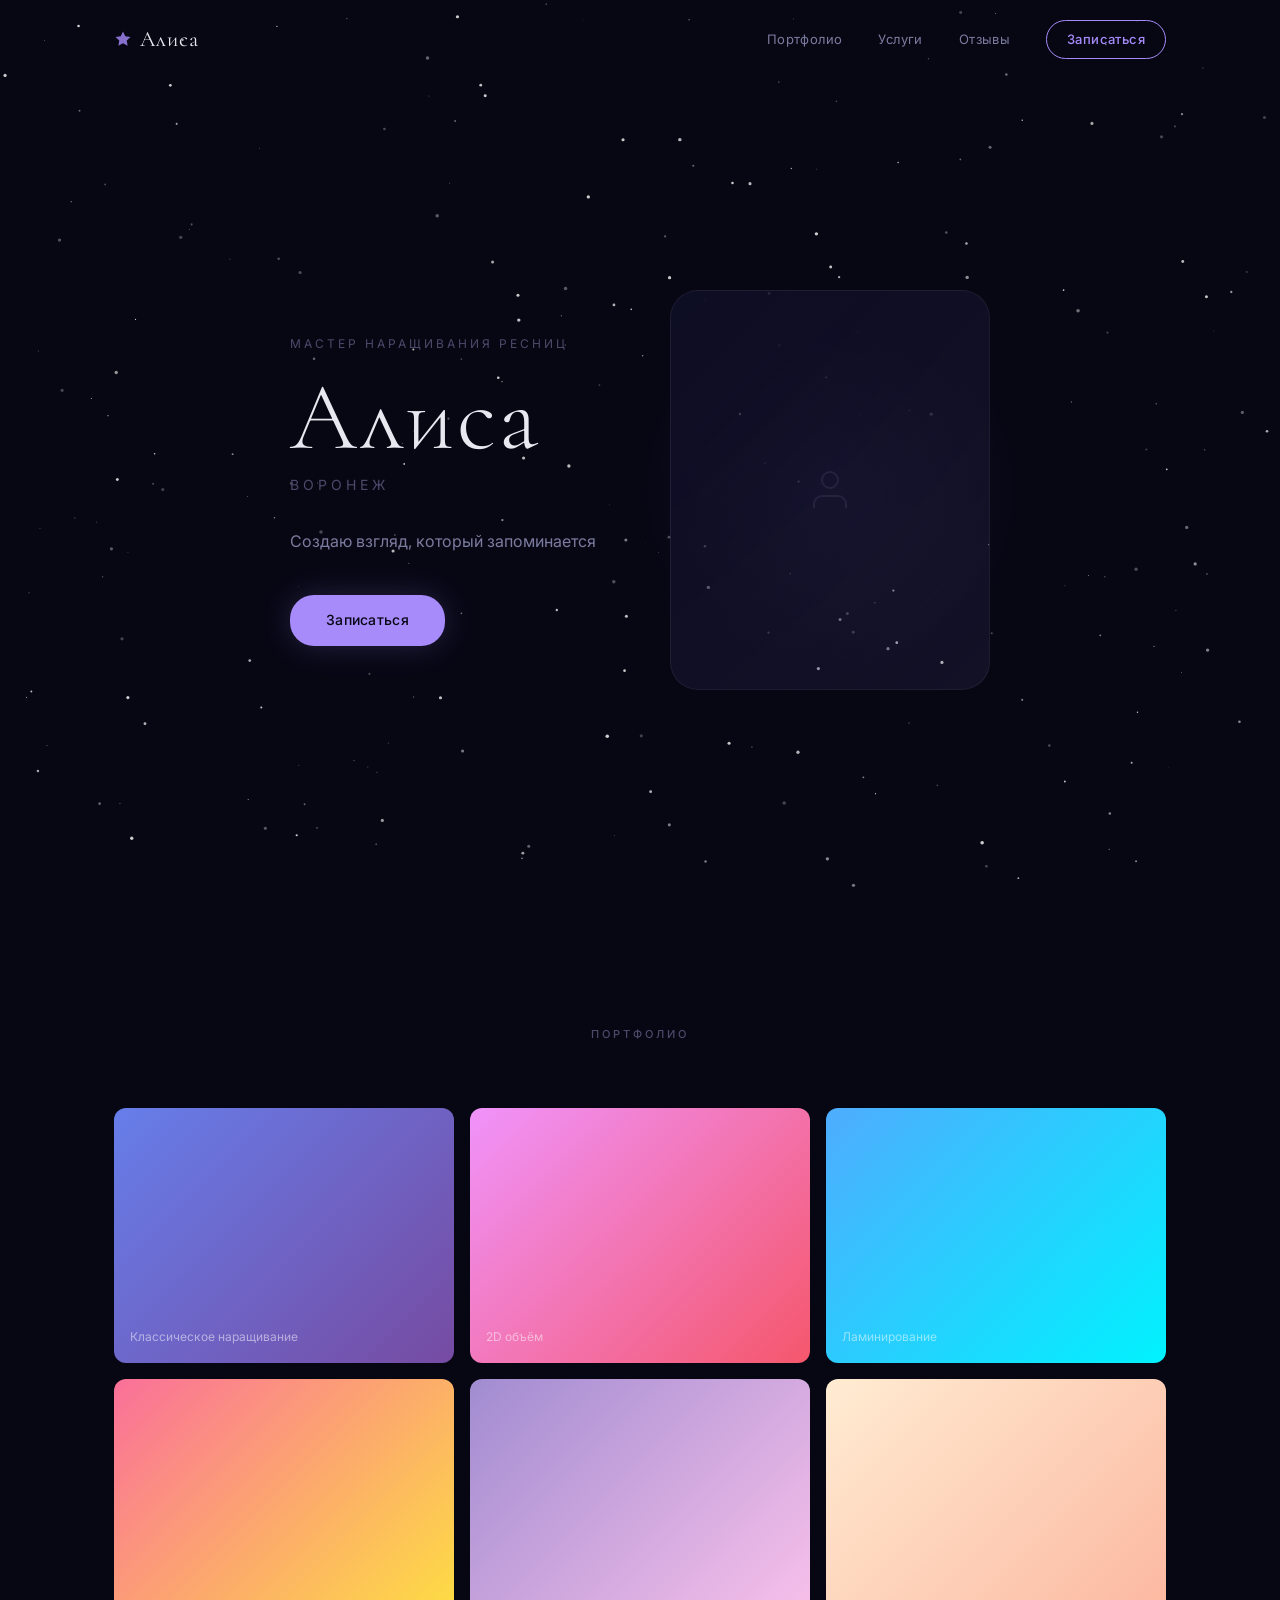
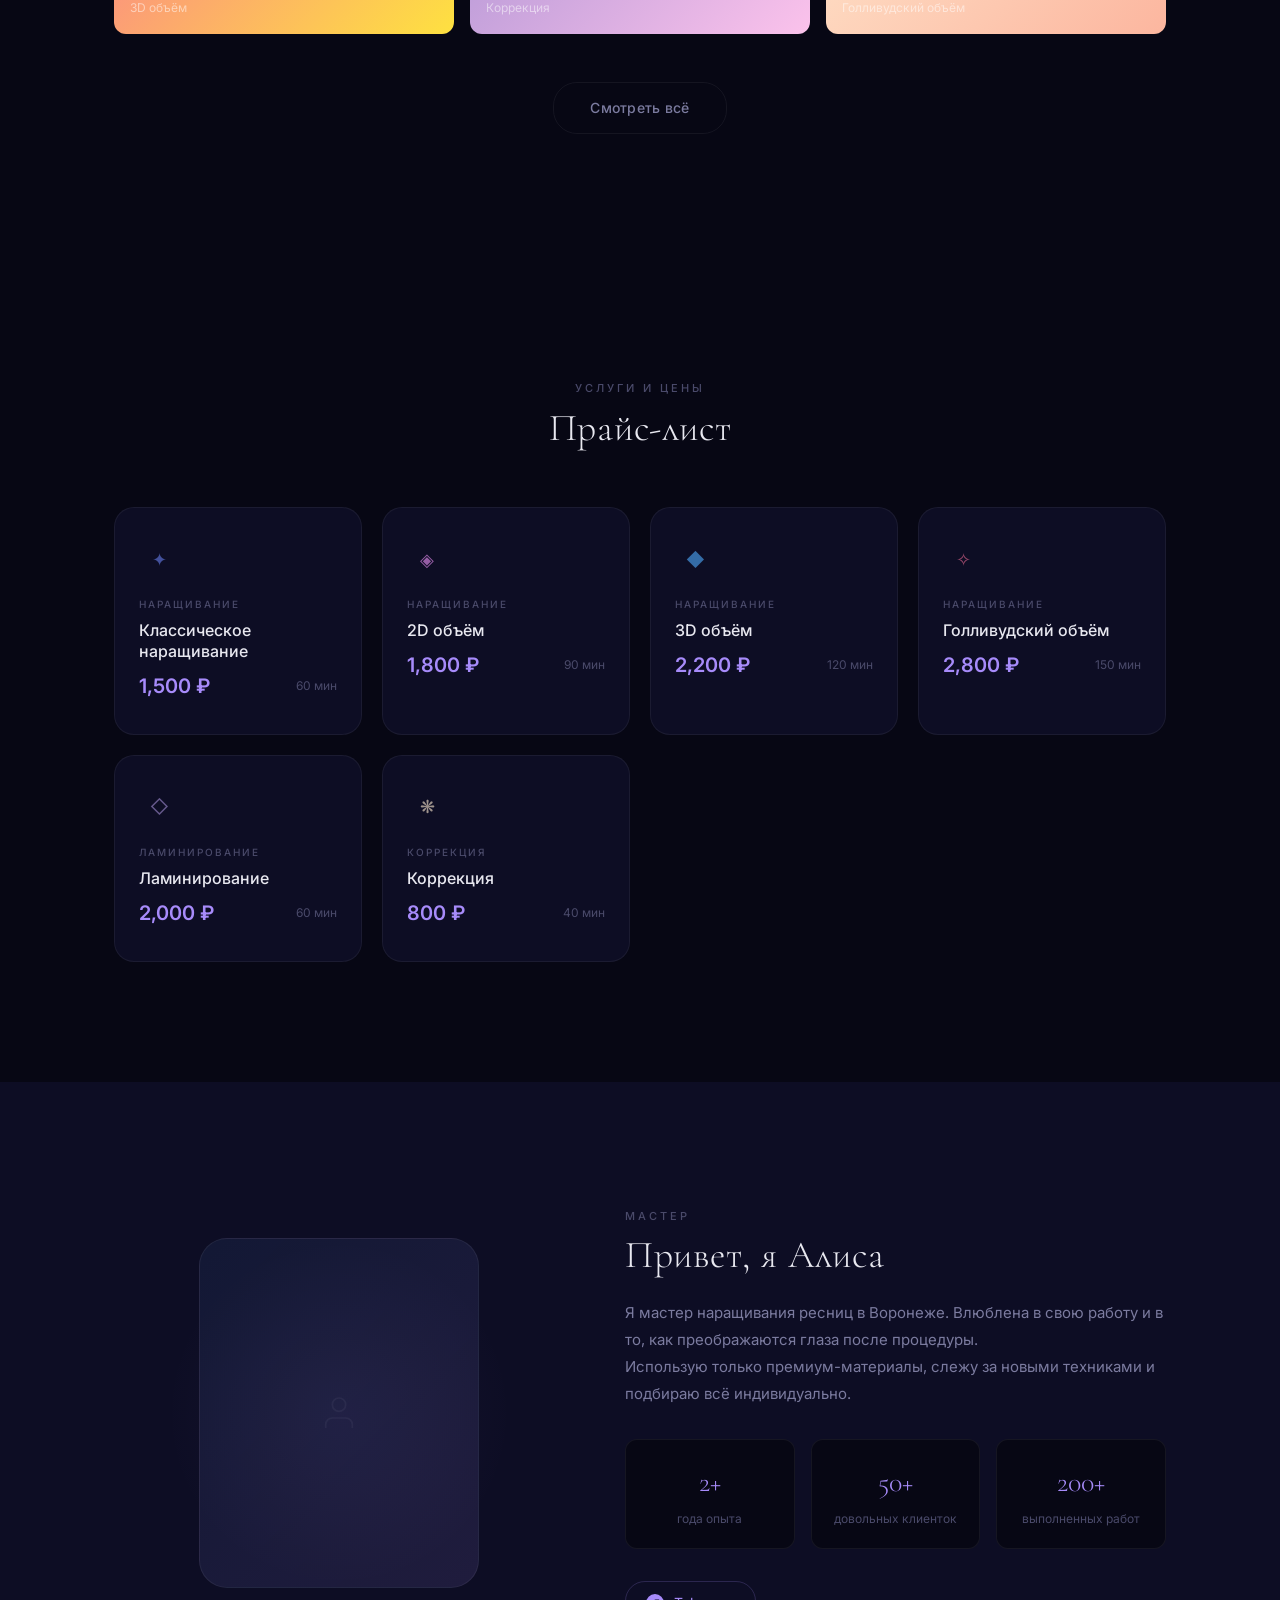
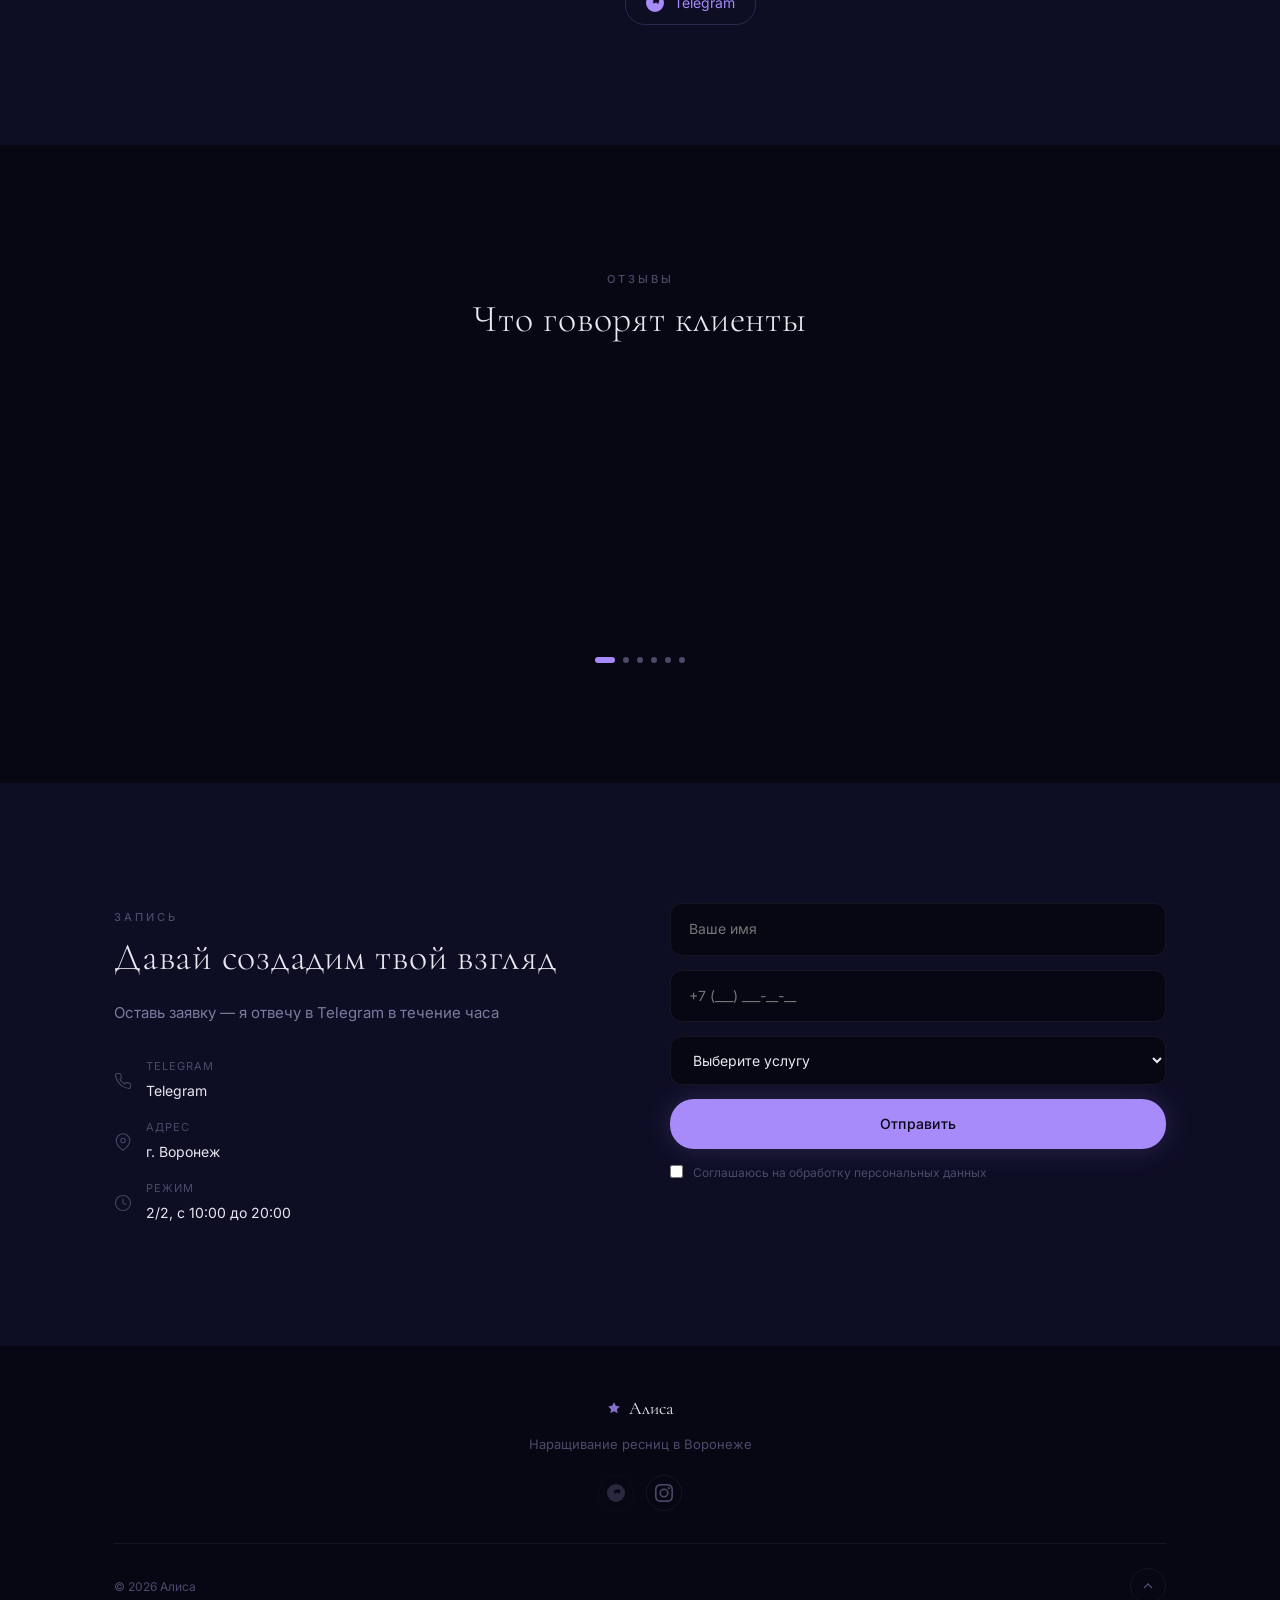
==== commit e3dde7a1: "fix: remove personal TG info from site" ====
--- a/index.html
+++ b/index.html
@@ -99,10 +99,10 @@
           <h2 class="section-title">Привет, я Алиса</h2>
           <p class="about-text" id="aboutText"></p>
           <div class="about-stats" id="aboutStats"></div>
-          <a href="https://t.me/AliceV_36" class="about-tg" target="_blank" rel="noopener">
+          <div class="about-tg">
             <svg width="18" height="18" viewBox="0 0 24 24" fill="currentColor"><path d="M11.944 0A12 12 0 0 0 0 12a12 12 0 0 0 12 12 12 12 0 0 0 12-12A12 12 0 0 0 12 0a12 12 0 0 0-.056 0zm4.962 7.224c.1-.002.321.023.465.14a.506.506 0 0 1 .171.325c.016.127.087.496.008 1-.076.484-.561 2.83-.756 3.754-.105.503-.31.668-.513.698-.413.054-.72-.273-1.124-.535-.405-.261-.663-.437-1.06-.694-.717-.463-.252-.719.156-1.135.107-.108.565-.517.565-.517s-2.139 1.398-3.137 2.02c-.31.195-.548.302-.778.277-.38-.04-.742-.242-1.019-.58a11.083 11.083 0 0 1-.613-.744c-.296-.368-.496-.581-.496-.581s.184.06.505.131c.32.07.396.083.591.04.377-.078.941-.305.941-.305s-1.405-.574-2.048-.73c-.315-.077-.245-.315.004-.47.338-.21 1.372-.847 2.11-1.283.703-.415 1.367-.637 1.707-.717.133-.031.396-.082.557-.083z"/></svg>
-            @AliceV_36
-          </a>
+            Telegram
+          </div>
         </div>
       </div>
     </div>
@@ -133,7 +133,7 @@
               <svg width="18" height="18" viewBox="0 0 24 24" fill="none" stroke="currentColor" stroke-width="1.5"><path d="M22 16.92v3a2 2 0 0 1-2.18 2 19.79 19.79 0 0 1-8.63-3.07 19.5 19.5 0 0 1-6-6 19.79 19.79 0 0 1-3.07-8.67A2 2 0 0 1 4.11 2h3a2 2 0 0 1 2 1.72 12.84 12.84 0 0 0 .7 2.81 2 2 0 0 1-.45 2.11L8.09 9.91a16 16 0 0 0 6 6l1.27-1.27a2 2 0 0 1 2.11-.45 12.84 12.84 0 0 0 2.81.7A2 2 0 0 1 22 16.92z"/></svg>
               <div>
                 <span class="booking-contact-label">Telegram</span>
-                <span class="booking-contact-value">@AliceV_36</span>
+                <span class="booking-contact-value">Telegram</span>
               </div>
             </div>
             <div class="booking-contact">
@@ -199,9 +199,9 @@
         </div>
         <p class="footer-text">Наращивание ресниц в Воронеже</p>
         <div class="footer-social">
-          <a href="https://t.me/AliceV_36" target="_blank" rel="noopener" title="Telegram">
+          <span class="footer-social-placeholder" title="Telegram">
             <svg width="18" height="18" viewBox="0 0 24 24" fill="currentColor"><path d="M11.944 0A12 12 0 0 0 0 12a12 12 0 0 0 12 12 12 12 0 0 0 12-12A12 12 0 0 0 12 0a12 12 0 0 0-.056 0zm4.962 7.224c.1-.002.321.023.465.14a.506.506 0 0 1 .171.325c.016.127.087.496.008 1-.076.484-.561 2.83-.756 3.754-.105.503-.31.668-.513.698-.413.054-.72-.273-1.124-.535-.405-.261-.663-.437-1.06-.694-.717-.463-.252-.719.156-1.135.107-.108.565-.517.565-.517s-2.139 1.398-3.137 2.02c-.31.195-.548.302-.778.277-.38-.04-.742-.242-1.019-.58a11.083 11.083 0 0 1-.613-.744c-.296-.368-.496-.581-.496-.581s.184.06.505.131c.32.07.396.083.591.04.377-.078.941-.305.941-.305s-1.405-.574-2.048-.73c-.315-.077-.245-.315.004-.47.338-.21 1.372-.847 2.11-1.283.703-.415 1.367-.637 1.707-.717.133-.031.396-.082.557-.083z"/></svg>
-          </a>
+          </span>
           <a href="https://instagram.com/" target="_blank" rel="noopener" title="Instagram">
             <svg width="18" height="18" viewBox="0 0 24 24" fill="currentColor"><path d="M12 2.163c3.204 0 3.584.012 4.85.07 3.252.148 4.771 1.691 4.919 4.919.058 1.265.069 1.645.069 4.849 0 3.205-.012 3.584-.069 4.849-.149 3.225-1.664 4.771-4.919 4.919-1.266.058-1.644.07-4.85.07-3.204 0-3.584-.012-4.849-.07-3.26-.149-4.771-1.699-4.919-4.92-.058-1.265-.07-1.644-.07-4.849 0-3.204.013-3.583.07-4.849.149-3.227 1.664-4.771 4.919-4.919 1.266-.057 1.645-.069 4.849-.069zM12 0C8.741 0 8.333.014 7.053.072 2.695.272.273 2.69.073 7.052.014 8.333 0 8.741 0 12c0 3.259.014 3.668.072 4.948.2 4.358 2.618 6.78 6.98 6.98C8.333 23.986 8.741 24 12 24c3.259 0 3.668-.014 4.948-.072 4.354-.2 6.782-2.618 6.979-6.98.059-1.28.073-1.689.073-4.948 0-3.259-.014-3.667-.072-4.947-.196-4.354-2.617-6.78-6.979-6.98C15.668.014 15.259 0 12 0zm0 5.838a6.162 6.162 0 1 0 0 12.324 6.162 6.162 0 0 0 0-12.324zM12 16a4 4 0 1 1 0-8 4 4 0 0 1 0 8zm6.406-11.845a1.44 1.44 0 1 0 0 2.881 1.44 1.44 0 0 0 0-2.881z"/></svg>
           </a>
--- a/css/style.css
+++ b/css/style.css
@@ -926,6 +926,18 @@
 .footer-social a:hover {
   border-color: var(--color-accent);
   color: var(--color-accent);
+}
+
+.footer-social-placeholder {
+  width: 36px;
+  height: 36px;
+  border-radius: 50%;
+  border: 1px solid var(--color-border);
+  display: flex;
+  align-items: center;
+  justify-content: center;
+  color: var(--color-text-dim);
+  opacity: 0.5;
 }
 
 .footer-bottom {
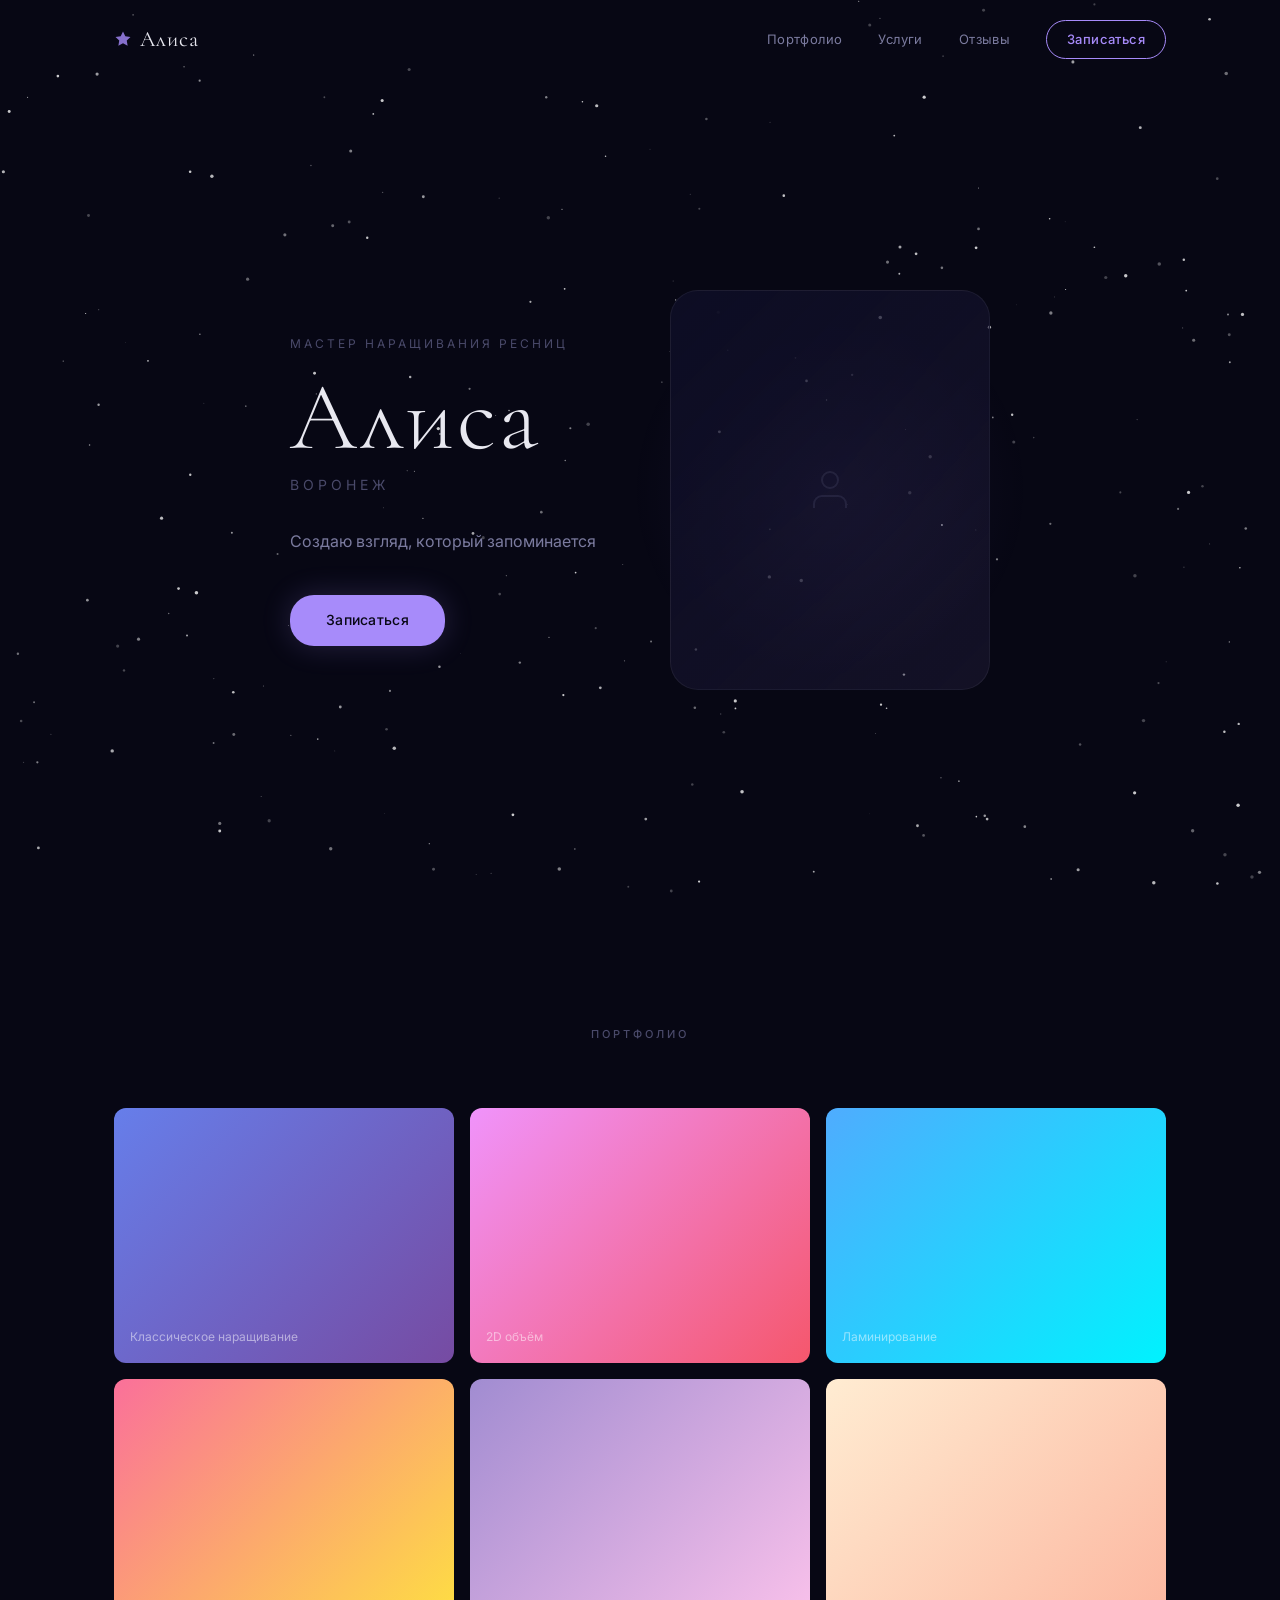
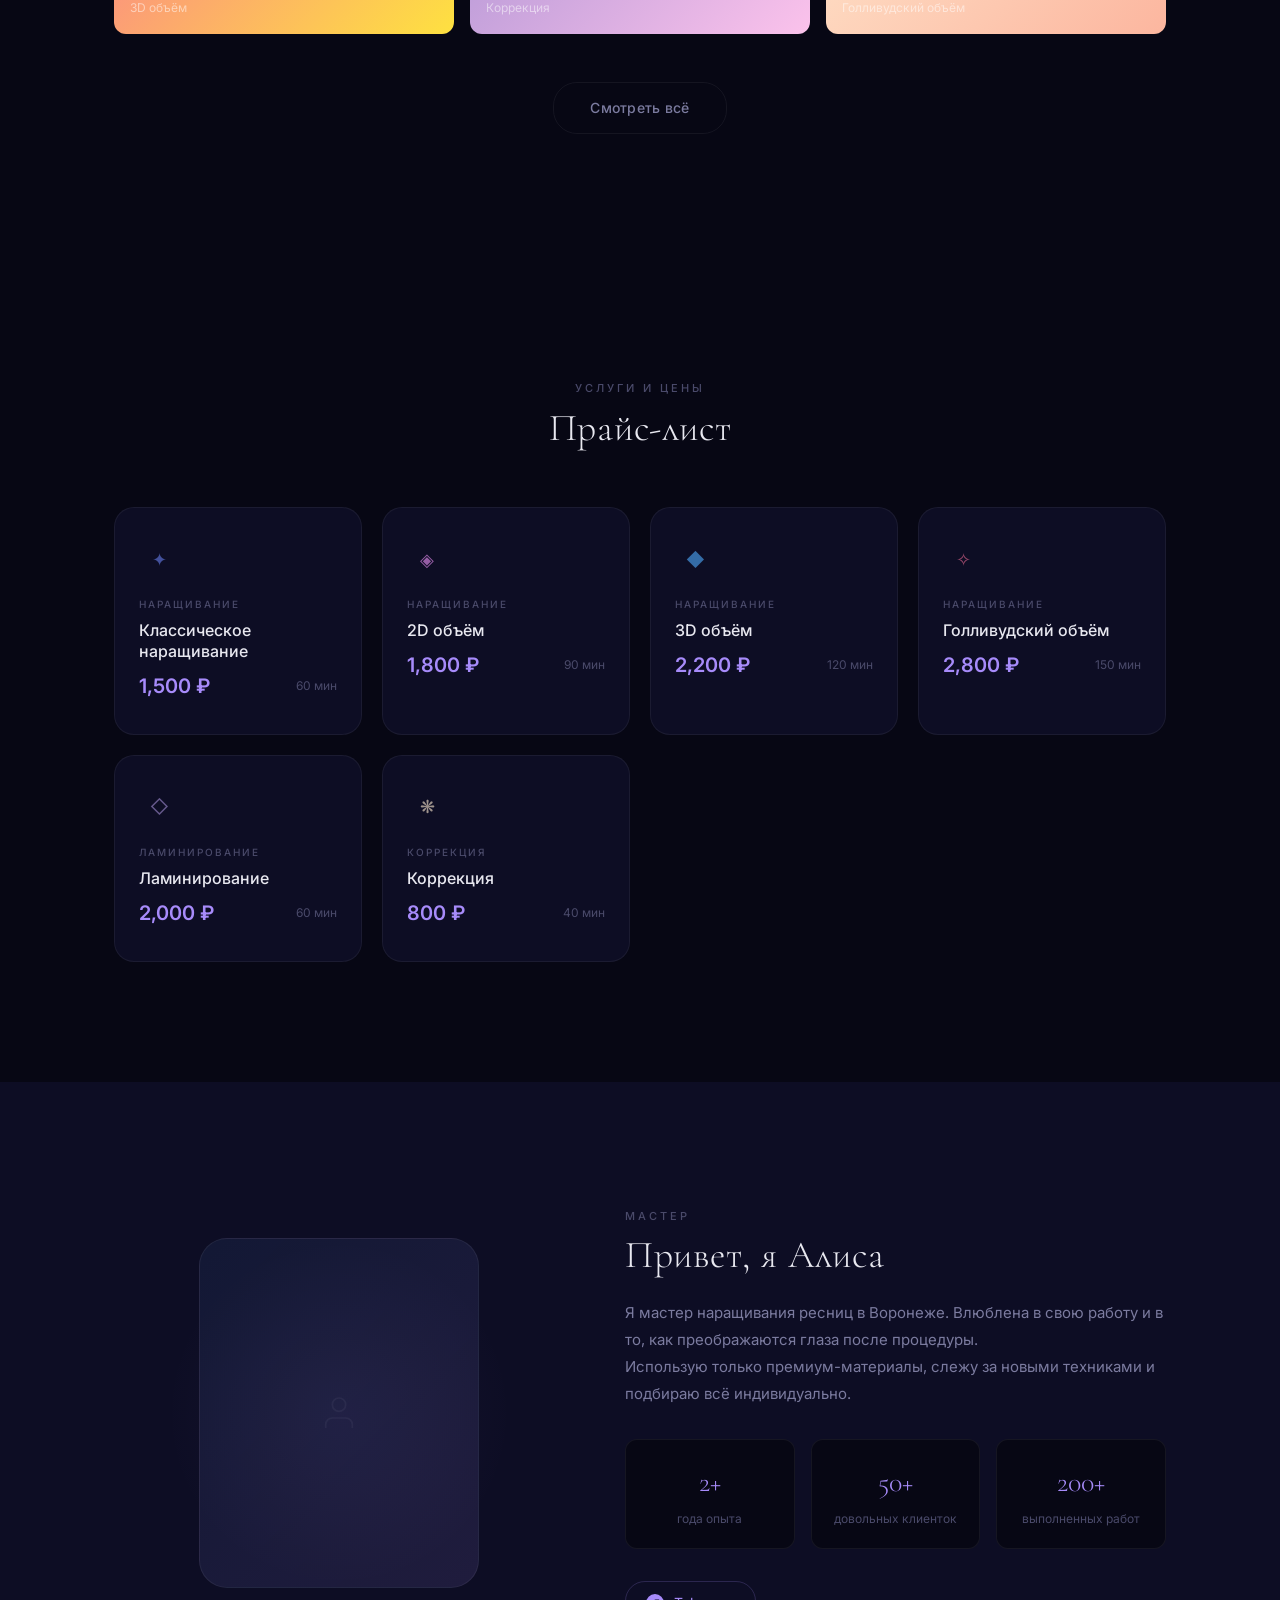
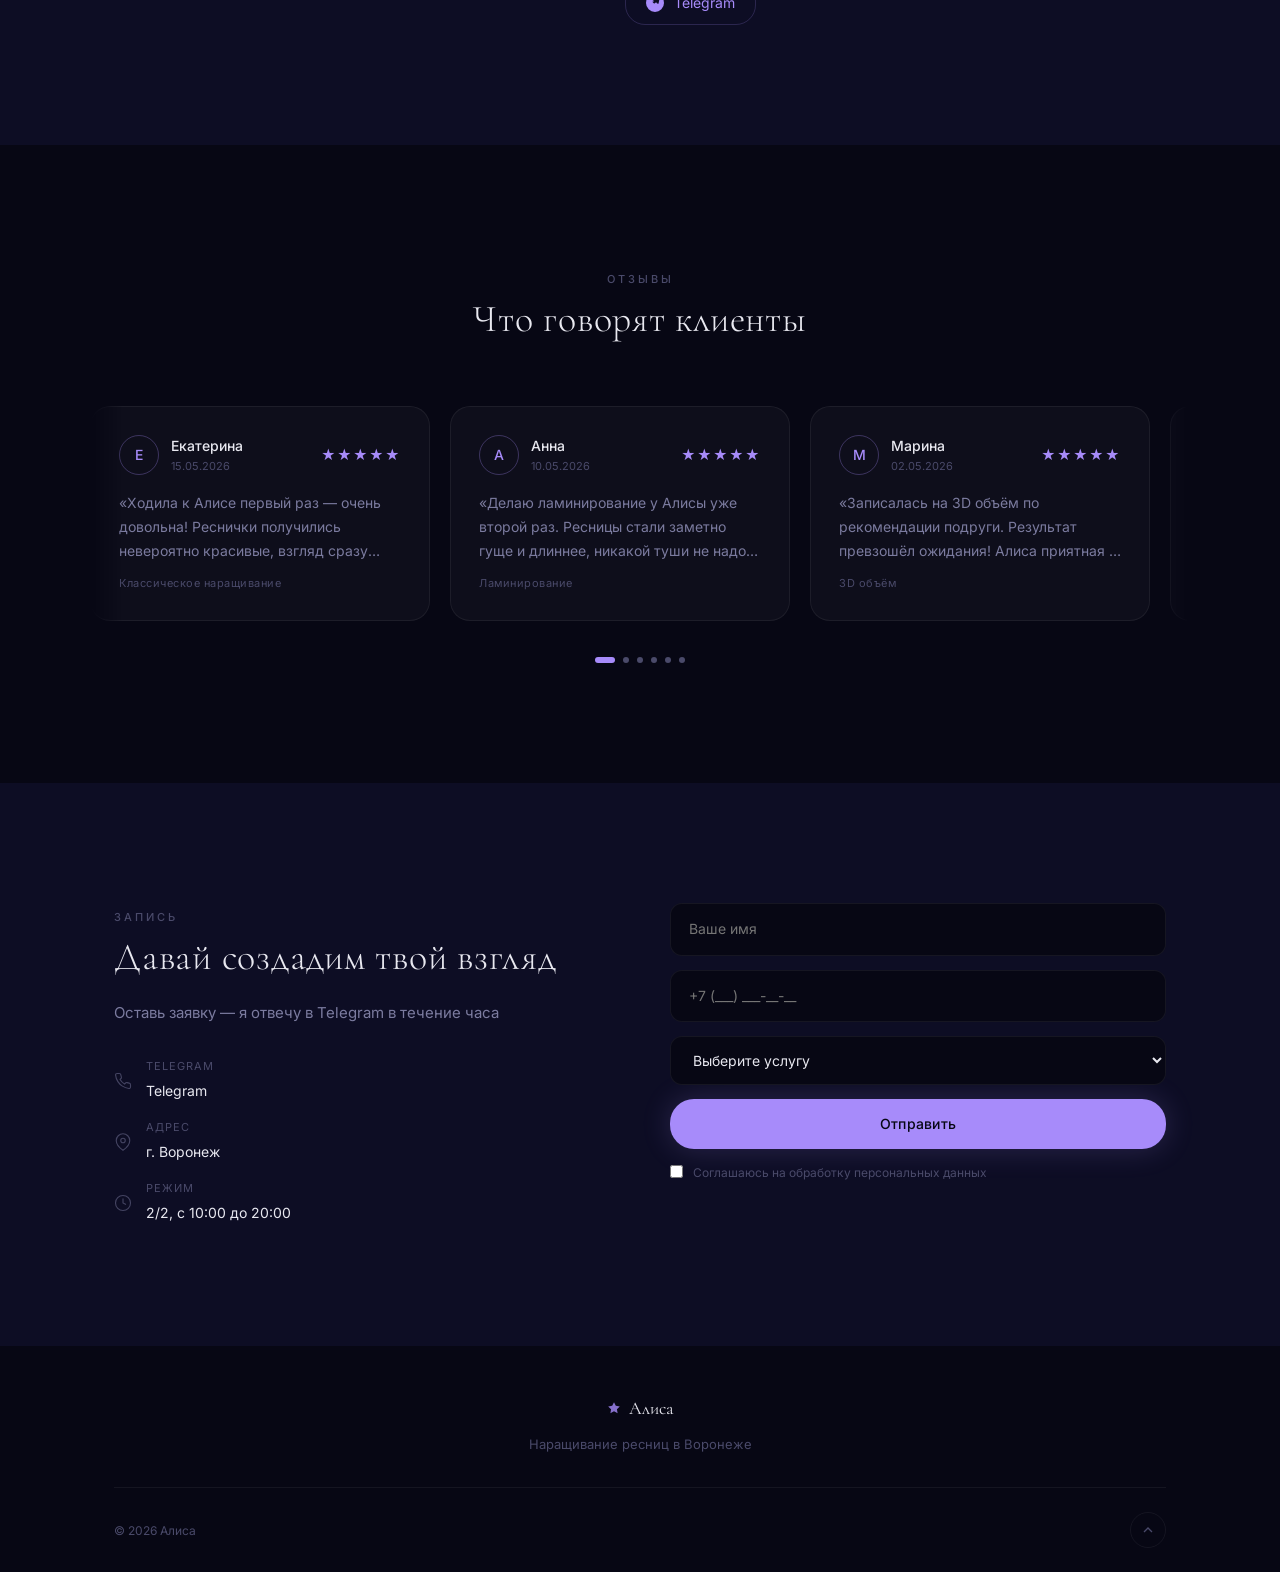
==== commit 5de84c35: "fix: remove social icons from footer" ====
--- a/index.html
+++ b/index.html
@@ -198,14 +198,6 @@
           Алиса
         </div>
         <p class="footer-text">Наращивание ресниц в Воронеже</p>
-        <div class="footer-social">
-          <span class="footer-social-placeholder" title="Telegram">
-            <svg width="18" height="18" viewBox="0 0 24 24" fill="currentColor"><path d="M11.944 0A12 12 0 0 0 0 12a12 12 0 0 0 12 12 12 12 0 0 0 12-12A12 12 0 0 0 12 0a12 12 0 0 0-.056 0zm4.962 7.224c.1-.002.321.023.465.14a.506.506 0 0 1 .171.325c.016.127.087.496.008 1-.076.484-.561 2.83-.756 3.754-.105.503-.31.668-.513.698-.413.054-.72-.273-1.124-.535-.405-.261-.663-.437-1.06-.694-.717-.463-.252-.719.156-1.135.107-.108.565-.517.565-.517s-2.139 1.398-3.137 2.02c-.31.195-.548.302-.778.277-.38-.04-.742-.242-1.019-.58a11.083 11.083 0 0 1-.613-.744c-.296-.368-.496-.581-.496-.581s.184.06.505.131c.32.07.396.083.591.04.377-.078.941-.305.941-.305s-1.405-.574-2.048-.73c-.315-.077-.245-.315.004-.47.338-.21 1.372-.847 2.11-1.283.703-.415 1.367-.637 1.707-.717.133-.031.396-.082.557-.083z"/></svg>
-          </span>
-          <a href="https://instagram.com/" target="_blank" rel="noopener" title="Instagram">
-            <svg width="18" height="18" viewBox="0 0 24 24" fill="currentColor"><path d="M12 2.163c3.204 0 3.584.012 4.85.07 3.252.148 4.771 1.691 4.919 4.919.058 1.265.069 1.645.069 4.849 0 3.205-.012 3.584-.069 4.849-.149 3.225-1.664 4.771-4.919 4.919-1.266.058-1.644.07-4.85.07-3.204 0-3.584-.012-4.849-.07-3.26-.149-4.771-1.699-4.919-4.92-.058-1.265-.07-1.644-.07-4.849 0-3.204.013-3.583.07-4.849.149-3.227 1.664-4.771 4.919-4.919 1.266-.057 1.645-.069 4.849-.069zM12 0C8.741 0 8.333.014 7.053.072 2.695.272.273 2.69.073 7.052.014 8.333 0 8.741 0 12c0 3.259.014 3.668.072 4.948.2 4.358 2.618 6.78 6.98 6.98C8.333 23.986 8.741 24 12 24c3.259 0 3.668-.014 4.948-.072 4.354-.2 6.782-2.618 6.979-6.98.059-1.28.073-1.689.073-4.948 0-3.259-.014-3.667-.072-4.947-.196-4.354-2.617-6.78-6.979-6.98C15.668.014 15.259 0 12 0zm0 5.838a6.162 6.162 0 1 0 0 12.324 6.162 6.162 0 0 0 0-12.324zM12 16a4 4 0 1 1 0-8 4 4 0 0 1 0 8zm6.406-11.845a1.44 1.44 0 1 0 0 2.881 1.44 1.44 0 0 0 0-2.881z"/></svg>
-          </a>
-        </div>
       </div>
       <div class="footer-bottom">
         <span>&copy; 2026 Алиса</span>
--- a/css/style.css
+++ b/css/style.css
@@ -905,40 +905,7 @@
   color: var(--color-text-dim);
 }
 
-.footer-social {
-  display: flex;
-  gap: 12px;
-  margin-top: 8px;
-}
-
-.footer-social a {
-  width: 36px;
-  height: 36px;
-  border-radius: 50%;
-  border: 1px solid var(--color-border);
-  display: flex;
-  align-items: center;
-  justify-content: center;
-  color: var(--color-text-dim);
-  transition: var(--transition);
-}
-
-.footer-social a:hover {
-  border-color: var(--color-accent);
-  color: var(--color-accent);
-}
-
-.footer-social-placeholder {
-  width: 36px;
-  height: 36px;
-  border-radius: 50%;
-  border: 1px solid var(--color-border);
-  display: flex;
-  align-items: center;
-  justify-content: center;
-  color: var(--color-text-dim);
-  opacity: 0.5;
-}
+
 
 .footer-bottom {
   padding-top: 24px;
